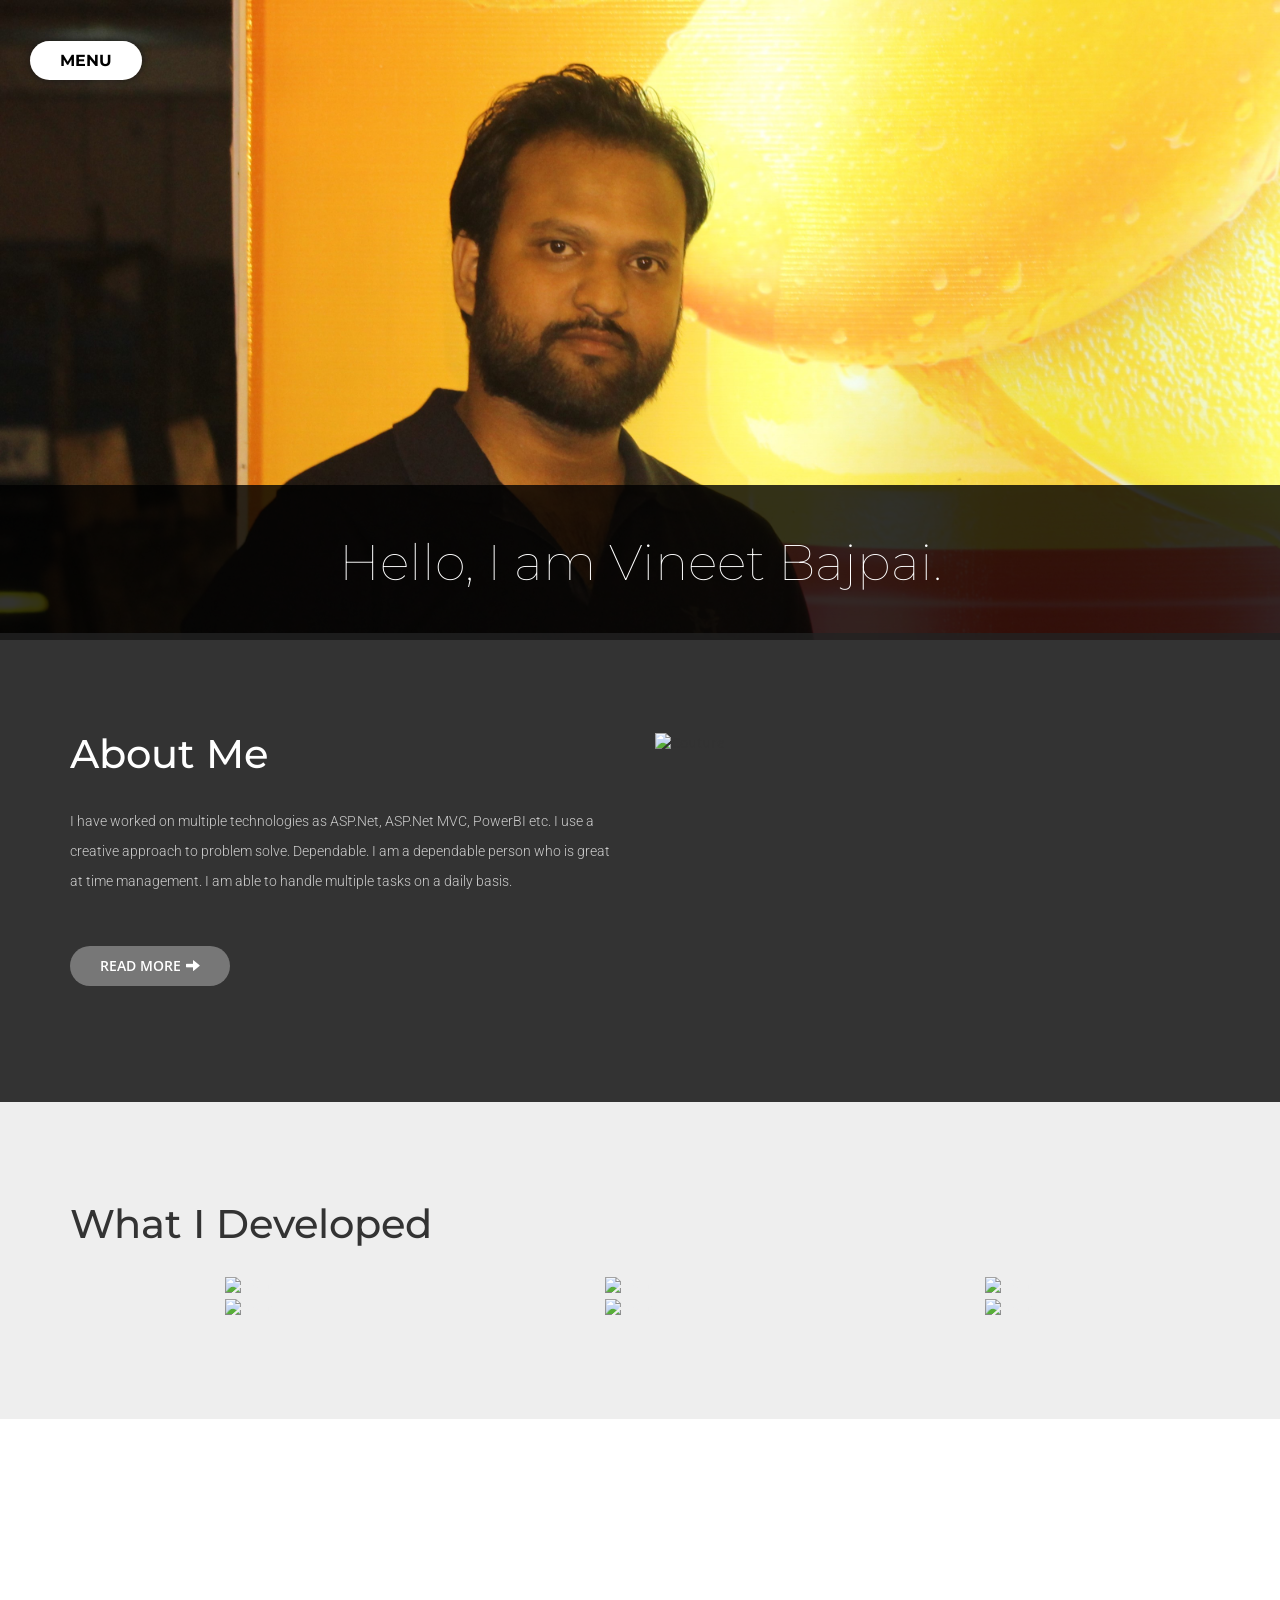
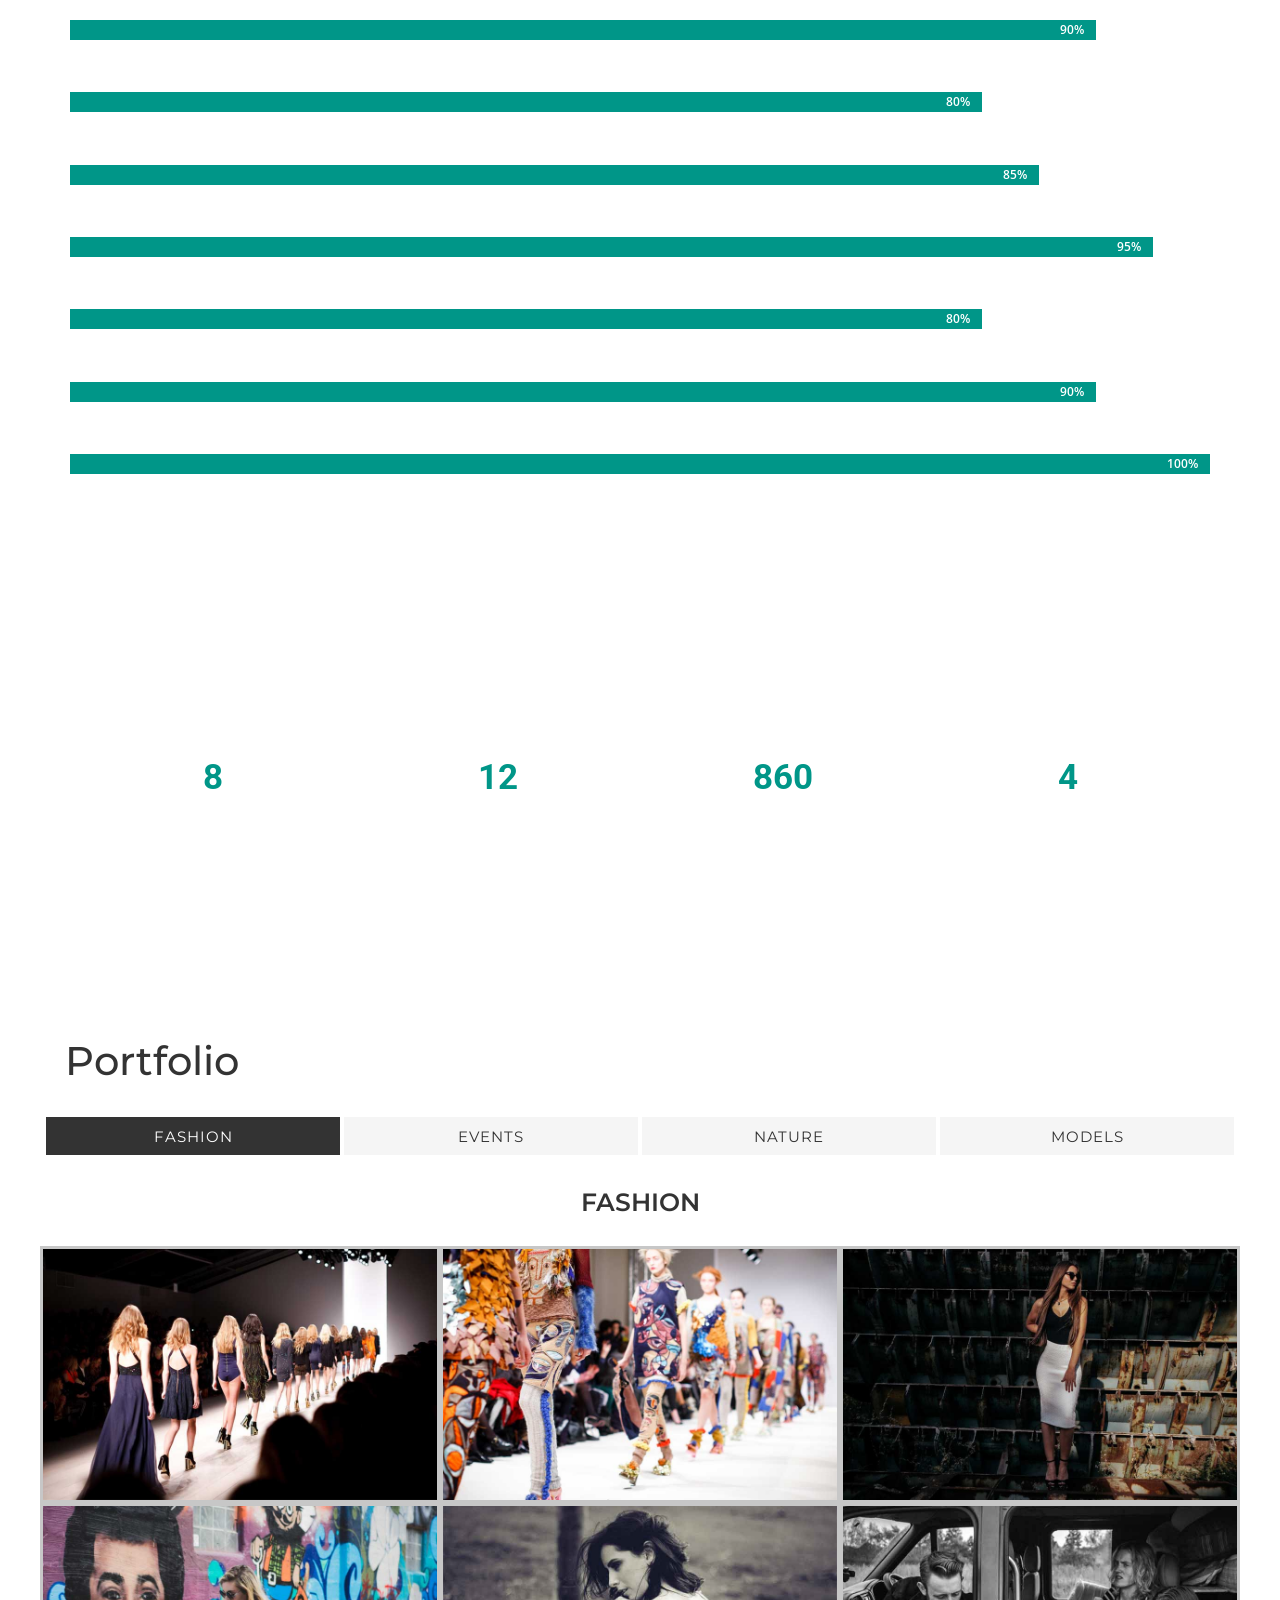
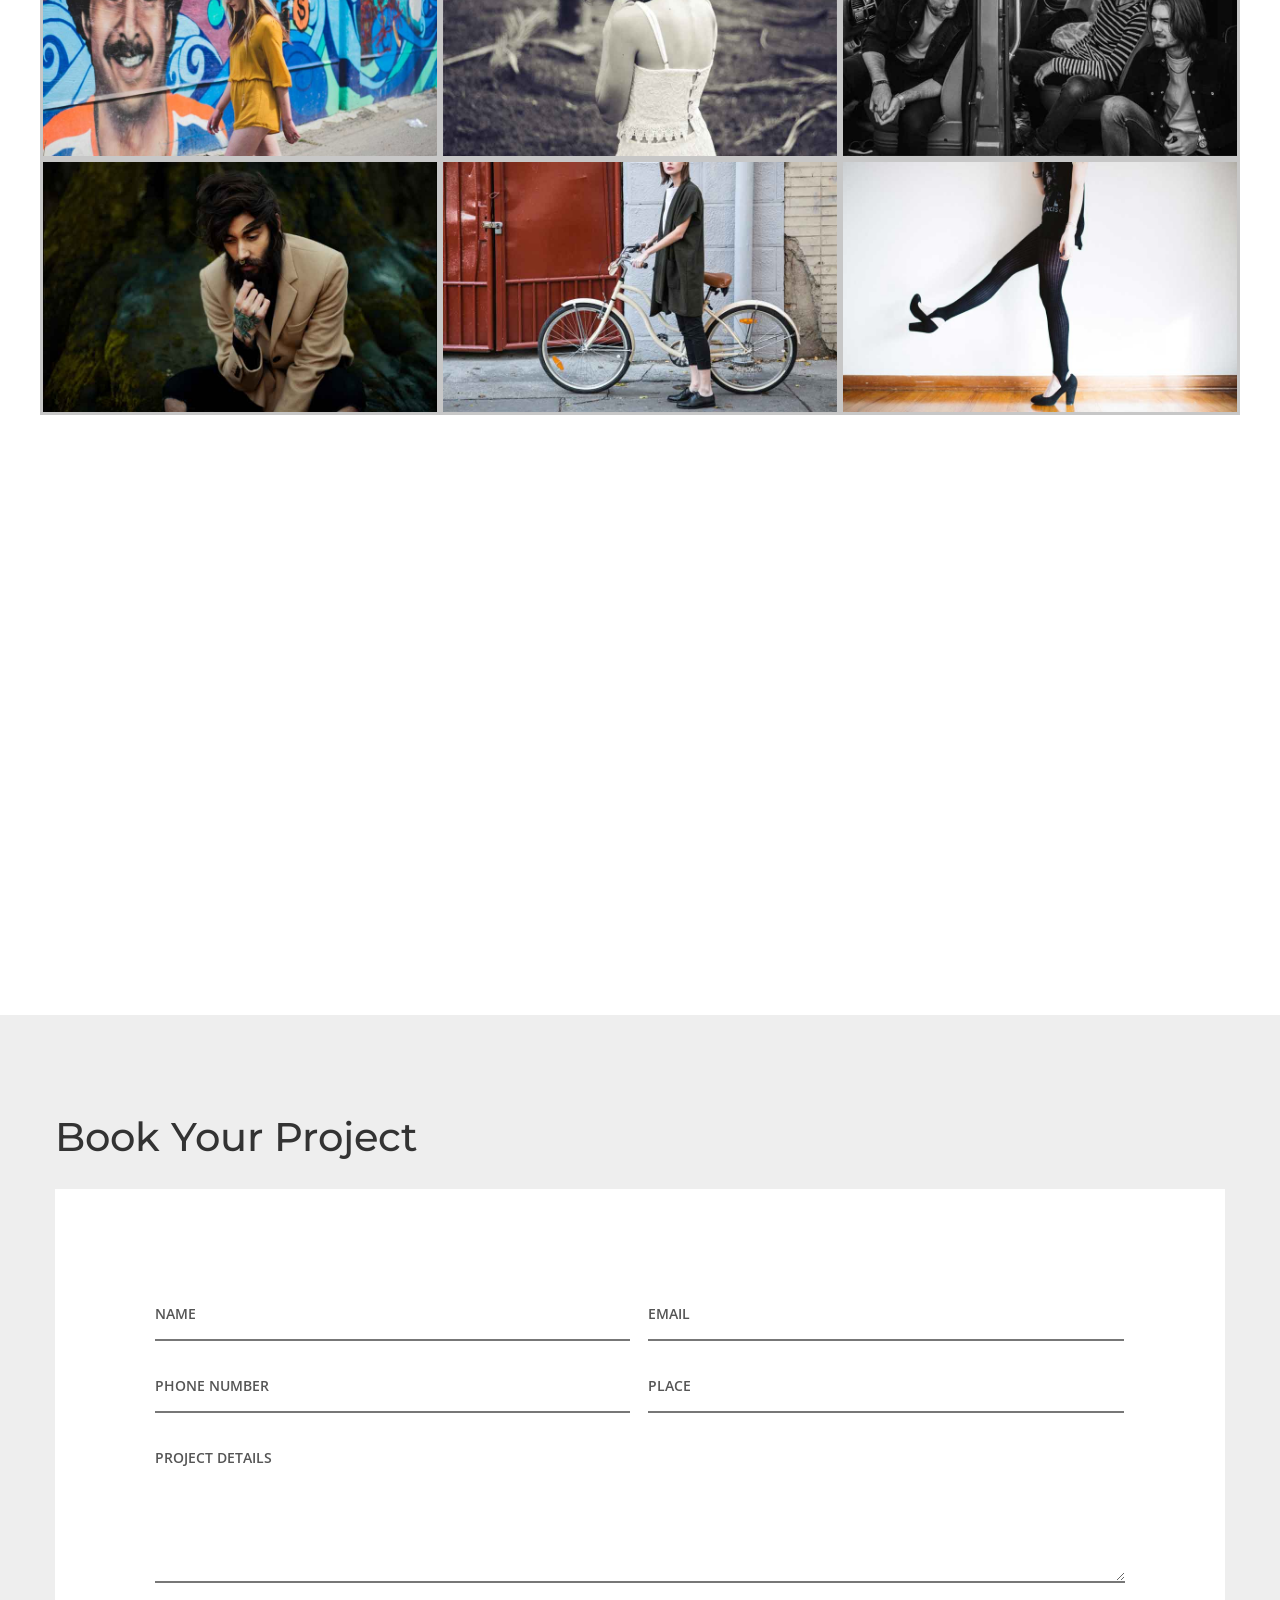
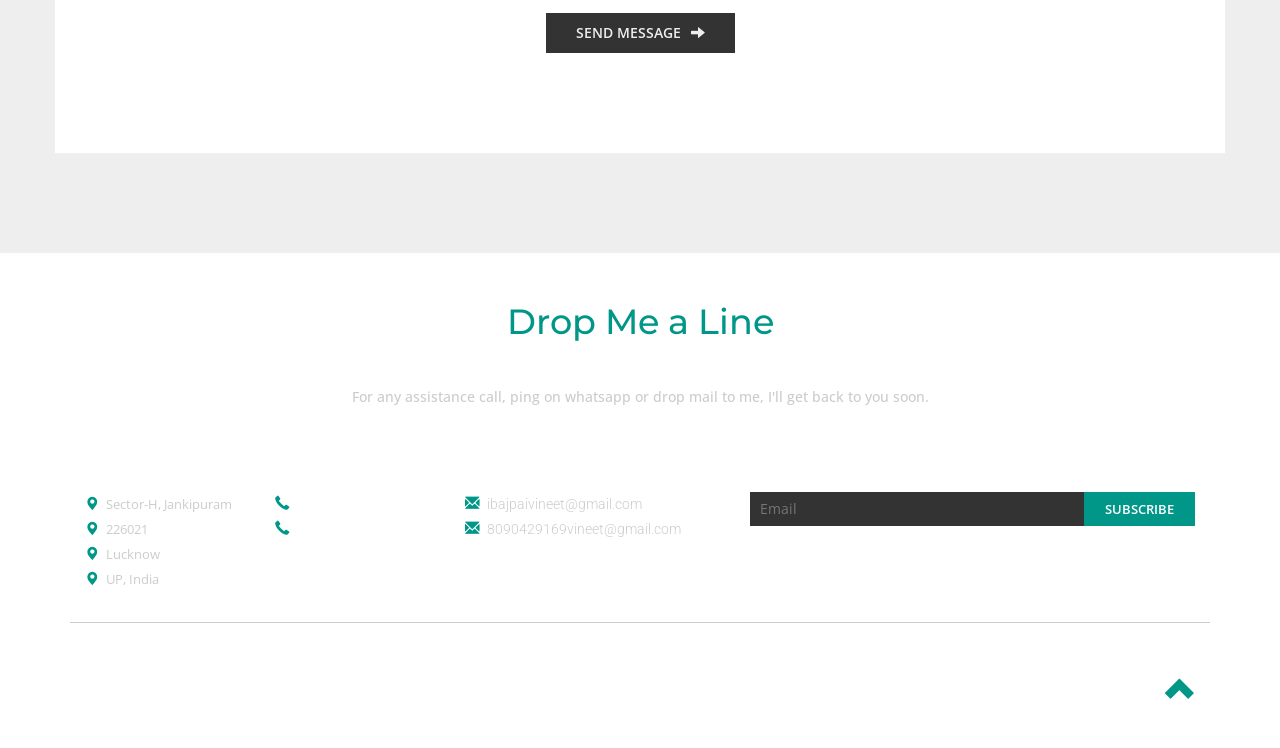
==== web/index.html @ 91900abe "Commit" ====
<!DOCTYPE html>
<html>

<!-- Head -->
<head>

<title>Er. Vineet Bajpai</title>

<!-- Meta-Tags -->
<meta name="viewport" content="width=device-width, initial-scale=1">
<meta http-equiv="Content-Type" content="text/html; charset=utf-8">
<meta name="keywords" content="Photographer Portfolio a Responsive Web Template, Bootstrap Web Templates, Flat Web Templates, Android Compatible Web Template, Smartphone Compatible Web Template, Free Webdesigns for Nokia, Samsung, LG, Sony Ericsson, Motorola Web Design">
<script type="application/x-javascript"> addEventListener("load", function() { setTimeout(hideURLbar, 0); }, false); function hideURLbar(){ window.scrollTo(0,1); } </script>
<!-- //Meta-Tags -->

<!-- Custom-Stylesheet-Links -->
<!-- Bootstrap-CSS -->  <link rel="stylesheet" href="css/bootstrap.min.css" 		 type="text/css" media="all">
<!-- Insex-Page.CSS --> <link rel="stylesheet" href="css/style.css" 				 type="text/css" media="all">
<!-- Slider-CSS --> 	<link rel="stylesheet" href="css/camera.css" id="camera-css" type="text/css" media="all">
<!-- Portfolio-CSS -->	<link rel="stylesheet" href="css/swipebox.css"				 type="text/css" media="all">
<!-- //Custom-Stylesheet-Links -->

<!-- Fonts -->
<link rel="stylesheet" href="//fonts.googleapis.com/css?family=Open+Sans:400,300,600,700"	   type="text/css" media="all">
<link rel="stylesheet" href="//fonts.googleapis.com/css?family=Montserrat:400,700"			   type="text/css" media="all">
<link rel="stylesheet" href="//fonts.googleapis.com/css?family=Roboto:400,100,300,500,700,900" type="text/css" media="all">
<!-- //Fonts -->

<!-- Supportive-JavaScript -->
<script src="js/modernizr.js"></script>
<!-- //Supportive-JavaScript -->

</head>
<!-- //Head -->



<!-- Body -->
<body id="myPage" data-spy="scroll" data-target=".navbar" data-offset="60">



	<!-- Header -->
	<div class="agileheaderw3ls" id="agilehomewthree">

		<!-- Navigation -->
		<section class="cd-section">
			<a class="cd-bouncy-nav-trigger" href="#0">MENU</a>
		</section>
		<div class="cd-bouncy-nav-modal">
			<nav>
				<ul class="cd-bouncy-nav">
					<li><a class="scroll" href="#agilehomewthree">HOME</a></li>
					<li><a class="scroll" href="#agileaboutaitsabout">ABOUT</a></li>
					<li><a class="scroll" href="#w3threespecialityw3ls">WORK</a></li>
					<li><a class="scroll" href="#skills">SKILLS</a></li>
					<li><a class="scroll" href="#portfolio">PORTFOLIO</a></li>
					<li><a class="scroll" href="#contact">CONTACT</a></li>
				</ul>
			</nav>
			<a href="#0" class="cd-close">Close modal</a>
		</div>
		<!-- //Navigation -->

		<!-- Slider -->
		<div class="w3slideraits">
			<div class="camera_wrap w3layouts agileits camera_magenta_skin" id="camera_wrap_2">
				<div data-src="images/slide-1.jpg" class="w3layouts agileits">
					<div class="camera_caption w3layouts agileits fadeFromBottom">
						<h3 class="w3layouts agileits">Hello, I am Vineet Bajpai.</h3>
					</div>
				</div>
				<div class="w3layouts agileits" data-src="images/IMG_0206.jpg">
					<div class="camera_caption w3layouts agileits fadeFromBottom">
						<h3 class="w3layouts agileits">I am a Software Developer</h3>
					</div>
				</div>
				<div data-src="images/IMG_0113.jpg" class="w3layouts agileits">
					<div class="camera_caption w3layouts agileits fadeFromBottom">
						<h3 class="w3layouts agileits">I Code in multiple technologies</h3>
					</div>
				</div>
				<div class="w3layouts agileits" data-src="images/IMG_0212.jpg">
					<div class="camera_caption w3layouts agileits fadeFromBottom">
						<h3 class="w3layouts agileits">I Love Programming</h3>
					</div>
				</div>
				<div data-src="images/IMG_0220.jpg" class="w3layouts agileits">
					<div class="camera_caption w3layouts agileits fadeFromBottom">
						<h3 class="w3layouts agileits">Check Out My <a class="scroll" href="#portfolio">Portfolio</a> Below</h3>
					</div>
				</div>
			</div>
		</div>
		<!-- //Slider -->

	</div>
	<!-- //Header -->



	<!-- About -->
	<div class="agileaboutaitsabout" id="agileaboutaitsabout">
		<div class="agileaboutaits">
			<div class="container">

				<div class="col-md-6 col-sm-6 agileaboutaits-grid agileaboutaits-info">
					<h1>About Me</h1>
					<P> I have worked on multiple technologies as ASP.Net, ASP.Net MVC, PowerBI etc. I use a creative approach to problem solve.
Dependable. I am a dependable person who is great at time management. I am able to handle multiple tasks on a daily basis.</P>
					<button class="btn btn-primary" data-toggle="modal" data-target="#myModal">READ MORE<span class="glyphicon glyphicon-arrow-right" aria-hidden="true"></span></button>
				</div>

				<div class="col-md-6 col-sm-6 agileaboutaits-grid agileaboutaits-image">
					<div class="agileaboutaits-image-1">
						<img src="images/IMG_0212.jpg" alt="Couture">
					</div>
					<!-- <div class="agileaboutaits-image-2">
						<img src="images/about-2.jpg" alt="Couture">
					</div> -->
					<div class="clearfix"></div>
				</div>
				<div class="clearfix"></div>

				<!-- Tooltip -->
				<div class="tooltip-content">

					<div class="modal fade features-modal" id="myModal" tabindex="-1" role="dialog" aria-hidden="true">
						<div class="modal-dialog modal-lg">
							<div class="modal-content">
								<div class="modal-header">
									<button type="button" class="close" data-dismiss="modal" aria-hidden="true">&times;</button>
									<h4 class="modal-title">Vineet Bajpai</h4>
								</div>
								<div class="modal-body">
									<img src="images/about-1.jpg" alt="Hitech Info">
									<p>Contrary to popular belief, Lorem Ipsum is not simply random text. It has roots in a piece of classical Latin literature from 45 BC, making it over 2000 years old. Richard McClintock, a Latin professor at Hampden-Sydney College in Virginia, looked up one of the more obscure Latin words, consectetur, from a Lorem Ipsum passage, and going through the cites of the word in classical literature, discovered the undoubtable source.</p>
								</div>
							</div>
						</div>
					</div>

				</div>
				<!-- //Tooltip -->

			</div>
		</div>
	</div>
	<!-- //About -->



	<!-- Speciality -->
	<div class="w3threespecialityw3ls" id="w3threespecialityw3ls">
		<div class="container">

			<h2>What I Developed</h2>
			<div class="grid cs-style-3">
				<div class="col-md-4 col-sm-4 w3threespecialityw3ls-grid grid1">
					<figure>
						<div class="w3threespecialityw3ls-info">
							<img src="images/special-1.png" alt="Couture" style="height:180px;">
						</div>
						<figcaption>
							<h3>College Projects</h3>
						</figcaption>
					</figure>
				</div>
				<div class="col-md-4 col-sm-4 w3threespecialityw3ls-grid grid2">
					<figure>
						<div class="w3threespecialityw3ls-info">
							<img src="images/special-2.png" alt="Couture" style="height:180px;">
						</div>
						<figcaption>
							<h3>NGO Projects</h3>
						</figcaption>
					</figure>
				</div>
				<div class="col-md-4 col-sm-4 w3threespecialityw3ls-grid grid3">
					<figure>
						<div class="w3threespecialityw3ls-info">
							<img src="images/special-3.png" alt="Couture" style="height:180px;">
						</div>
						<figcaption>
							<h3>Event planner Website</h3>
						</figcaption>
					</figure>
				</div>
				<div class="col-md-4 col-sm-4 w3threespecialityw3ls-grid grid4">
					<figure>
						<div class="w3threespecialityw3ls-info">
							<img src="images/powerbi.png" alt="Couture" style="height:180px;">
						</div>
						<figcaption>
							<h3>Data Analytics</h3>
						</figcaption>
					</figure>
				</div>
				<div class="col-md-4 col-sm-4 w3threespecialityw3ls-grid grid5">
					<figure>
						<div class="w3threespecialityw3ls-info">
							<img src="images/special-5.png" alt="Couture" style="height:180px;">
						</div>
						<figcaption>
							<h3>College Management</h3>
						</figcaption>
					</figure>
				</div>
				<div class="col-md-4 col-sm-4 w3threespecialityw3ls-grid grid6">
					<figure>
						<div class="w3threespecialityw3ls-info">
							<img src="images/special-6.png" alt="Couture" style="height:180px;">
						</div>
						<figcaption>
							<h3>College Management</h3>
						</figcaption>
					</figure>
				</div>
				<div class="clearfix"></div>
			</div>
			<div class="clearfix"></div>

		</div>
	</div>
	<!-- //Speciality -->

	<!-- Progressive-Effects -->
	<div class="progressive-effects" id="skills">
		<div class="container">

			<!-- Skills -->
			<div id="about-us" class="parallax">
				<h3>Skills</h3>

				<div class="our-skills wow fadeInDown" data-wow-duration="1000ms" data-wow-delay="300ms">
					<div class="single-skill wow fadeInDown" data-wow-duration="1000ms" data-wow-delay="300ms">
						<p class="lead">ASP.Net</p>
						<div class="progress">
							<div class="progress-bar progress-bar-primary six-sec-ease-in-out" role="progressbar" aria-valuetransitiongoal="90">90%</div>
						</div>
					</div>
					<div class="single-skill wow fadeInDown" data-wow-duration="1000ms" data-wow-delay="400ms">
						<p class="lead">ASP.Net MVC</p>
						<div class="progress">
							<div class="progress-bar progress-bar-primary six-sec-ease-in-out" role="progressbar" aria-valuetransitiongoal="80">80%</div>
						</div>
					</div>
					<div class="single-skill wow fadeInDown" data-wow-duration="1000ms" data-wow-delay="500ms">
						<p class="lead">SQL Server</p>
						<div class="progress">
							<div class="progress-bar progress-bar-primary six-sec-ease-in-out" role="progressbar" aria-valuetransitiongoal="85">85%</div>
						</div>
					</div>
					<div class="single-skill wow fadeInDown" data-wow-duration="1000ms" data-wow-delay="600ms">
						<p class="lead">Python</p>
						<div class="progress">
							<div class="progress-bar progress-bar-primary six-sec-ease-in-out" role="progressbar" aria-valuetransitiongoal="95">95%</div>
						</div>
					</div>
					<div class="single-skill wow fadeInDown" data-wow-duration="1000ms" data-wow-delay="600ms">
						<p class="lead">PowerBI</p>
						<div class="progress">
							<div class="progress-bar progress-bar-primary six-sec-ease-in-out" role="progressbar" aria-valuetransitiongoal="80">80%</div>
						</div>
					</div>
					<div class="single-skill wow fadeInDown" data-wow-duration="1000ms" data-wow-delay="600ms">
						<p class="lead">jQuery & JavaScript</p>
						<div class="progress">
							<div class="progress-bar progress-bar-primary six-sec-ease-in-out" role="progressbar" aria-valuetransitiongoal="90">90%</div>
						</div>
					</div>
					<div class="single-skill wow fadeInDown" data-wow-duration="1000ms" data-wow-delay="600ms">
						<p class="lead">HTML, CSS & Bootstrap</p>
						<div class="progress">
							<div class="progress-bar progress-bar-primary six-sec-ease-in-out" role="progressbar" aria-valuetransitiongoal="100">100%</div>
						</div>
					</div>
				</div>
			</div>
			<!-- //Skills -->

			<!-- Stats -->
			<div class="stats">
				<h3>Stats</h3>

				<div class="stats-info">
					<div class="col-md-3 col-sm-3 stats-grid stats-grid-1">
						<div class="stats-img">
							<img src="images/s1.png" alt="Corsa Racer">
						</div>
						<div class='numscroller counter numscroller-big-bottom' data-slno='1' data-min='0' data-max='10' data-delay='.5' data-increment=4>10</div>
						<p>Happy Clients</p>
					</div>
					<div class="col-md-3 col-sm-3 stats-grid stats-grid-2">
						<div class="stats-img">
							<img src="images/s2.png" alt="Corsa Racer">
						</div>
						<div class='numscroller counter numscroller-big-bottom' data-slno='1' data-min='0' data-max='15' data-delay='8' data-increment="1">15</div>
						<p>Projects</p>
					</div>
					<div class="col-md-3 col-sm-3 stats-grid stats-grid-3">
						<div class="stats-img">
							<img src="images/s3.png" alt="Corsa Racer">
						</div>
						<div class='numscroller counter numscroller-big-bottom' data-slno='1' data-min='0' data-max='1000' data-delay='.5' data-increment="11">1000</div>
						<p>Followers</p>
					</div>
					<div class="col-md-3 col-sm-3 stats-grid stats-grid-4">
						<div class="stats-img">
							<img src="images/s4.png" alt="Corsa Racer">
						</div>
						<div class='numscroller counter numscroller-big-bottom' data-slno='1' data-min='0' data-max='5' data-delay='8' data-increment="1">5</div>
						<p>Awards</p>
					</div>
					<div class="clearfix"></div>
				</div>

			</div>
			<!-- //Stats -->

		</div>
	</div>
	<!-- //Progressive-Effects -->



	<!-- Portfolio -->
	<div class="portfolio" id="portfolio">
		<h3>Portfolio</h3>

		<div class="tabs tabs-style-bar">
			<nav>
				<ul>
					<li><a href="#section-bar-1" class="icon icon-box"><span>FASHION</span></a></li>
					<li><a href="#section-bar-2" class="icon icon-display"><span>EVENTS</span></a></li>
					<li><a href="#section-bar-3" class="icon icon-upload"><span>NATURE</span></a></li>
					<li><a href="#section-bar-4" class="icon icon-tools"><span>MODELS</span></a></li>
				</ul>
			</nav>

			<div class="content-wrap">

				<!-- Tab-1 -->
				<section id="section-bar-1" class="agileits w3layouts">
					<h4>FASHION</h4>
					<div class="gallery-grids">
						<div class="col-md-4 col-sm-4 gallery-top">
							<a href="images/fashion-1.jpg" class="swipebox">
								<figure class="effect-bubba">
									<img src="images/fashion-1.jpg" alt="" class="img-responsive">
									<figcaption>
										<h4>Photography</h4>
									</figcaption>
								</figure>
							</a>
						</div>
						<div class="col-md-4 col-sm-4 gallery-top">
							<a href="images/fashion-2.jpg" class="swipebox">
								<figure class="effect-bubba">
									<img src="images/fashion-2.jpg" alt="" class="img-responsive">
									<figcaption>
										<h4>Photography</h4>
									</figcaption>
								</figure>
							</a>
						</div>
						<div class="col-md-4 col-sm-4 gallery-top">
							<a href="images/fashion-3.jpg" class="swipebox">
								<figure class="effect-bubba">
									<img src="images/fashion-3.jpg" alt="" class="img-responsive">
									<figcaption>
										<h4>Photography</h4>
									</figcaption>
								</figure>
							</a>
						</div>
						<div class="col-md-4 col-sm-4 gallery-top">
							<a href="images/fashion-4.jpg" class="swipebox">
								<figure class="effect-bubba">
									<img src="images/fashion-4.jpg" alt="" class="img-responsive">
									<figcaption>
										<h4>Photography</h4>
									</figcaption>
								</figure>
							</a>
						</div>
						<div class="col-md-4 col-sm-4 gallery-top">
							<a href="images/fashion-5.jpg" class="swipebox">
								<figure class="effect-bubba">
									<img src="images/fashion-5.jpg" alt="" class="img-responsive">
									<figcaption>
										<h4>Photography</h4>
									</figcaption>
								</figure>
							</a>
						</div>
						<div class="col-md-4 col-sm-4 gallery-top">
							<a href="images/fashion-6.jpg" class="swipebox">
								<figure class="effect-bubba">
									<img src="images/fashion-6.jpg" alt="" class="img-responsive">
									<figcaption>
										<h4>Photography</h4>
									</figcaption>
								</figure>
							</a>
						</div>
						<div class="col-md-4 col-sm-4 gallery-top">
							<a href="images/fashion-7.jpg" class="swipebox">
								<figure class="effect-bubba">
									<img src="images/fashion-7.jpg" alt="" class="img-responsive">
									<figcaption>
										<h4>Photography</h4>
									</figcaption>
								</figure>
							</a>
						</div>
						<div class="col-md-4 col-sm-4 gallery-top">
							<a href="images/fashion-8.jpg" class="swipebox">
								<figure class="effect-bubba">
									<img src="images/fashion-8.jpg" alt="" class="img-responsive">
									<figcaption>
										<h4>Photography</h4>
									</figcaption>
								</figure>
							</a>
						</div>
						<div class="col-md-4 col-sm-4 gallery-top">
							<a href="images/fashion-9.jpg" class="swipebox">
								<figure class="effect-bubba">
									<img src="images/fashion-9.jpg" alt="" class="img-responsive">
									<figcaption>
										<h4>Photography</h4>
									</figcaption>
								</figure>
							</a>
						</div>
						<div class="clearfix"></div>
					</div>
				</section>
				<!-- //Tab-1 -->

				<!-- Tab-2 -->
				<section id="section-bar-2" class="agileits w3layouts">
					<h4>EVENTS</h4>
					<div class="gallery-grids">
						<div class="col-md-4 col-sm-4 gallery-top">
							<a href="images/event-1.jpg" class="swipebox">
								<figure class="effect-bubba">
									<img src="images/event-1.jpg" alt="" class="img-responsive">
									<figcaption>
										<h4>Photography</h4>
									</figcaption>
								</figure>
							</a>
						</div>
						<div class="col-md-4 col-sm-4 gallery-top">
							<a href="images/event-2.jpg" class="swipebox">
								<figure class="effect-bubba">
									<img src="images/event-2.jpg" alt="" class="img-responsive">
									<figcaption>
										<h4>Photography</h4>
									</figcaption>
								</figure>
							</a>
						</div>
						<div class="col-md-4 col-sm-4 gallery-top">
							<a href="images/event-3.jpg" class="swipebox">
								<figure class="effect-bubba">
									<img src="images/event-3.jpg" alt="" class="img-responsive">
									<figcaption>
										<h4>Photography</h4>
									</figcaption>
								</figure>
							</a>
						</div>
						<div class="col-md-4 col-sm-4 gallery-top">
							<a href="images/event-4.jpg" class="swipebox">
								<figure class="effect-bubba">
									<img src="images/event-4.jpg" alt="" class="img-responsive">
									<figcaption>
										<h4>Photography</h4>
									</figcaption>
								</figure>
							</a>
						</div>
						<div class="col-md-4 col-sm-4 gallery-top">
							<a href="images/event-5.jpg" class="swipebox">
								<figure class="effect-bubba">
									<img src="images/event-5.jpg" alt="" class="img-responsive">
									<figcaption>
										<h4>Photography</h4>
									</figcaption>
								</figure>
							</a>
						</div>
						<div class="col-md-4 col-sm-4 gallery-top">
							<a href="images/event-6.jpg" class="swipebox">
								<figure class="effect-bubba">
									<img src="images/event-6.jpg" alt="" class="img-responsive">
									<figcaption>
										<h4>Photography</h4>
									</figcaption>
								</figure>
							</a>
						</div>
						<div class="col-md-4 col-sm-4 gallery-top">
							<a href="images/event-7.jpg" class="swipebox">
								<figure class="effect-bubba">
									<img src="images/event-7.jpg" alt="" class="img-responsive">
									<figcaption>
										<h4>Photography</h4>
									</figcaption>
								</figure>
							</a>
						</div>
						<div class="col-md-4 col-sm-4 gallery-top">
							<a href="images/event-8.jpg" class="swipebox">
								<figure class="effect-bubba">
									<img src="images/event-8.jpg" alt="" class="img-responsive">
									<figcaption>
										<h4>Photography</h4>
									</figcaption>
								</figure>
							</a>
						</div>
						<div class="col-md-4 col-sm-4 gallery-top">
							<a href="images/event-9.jpg" class="swipebox">
								<figure class="effect-bubba">
									<img src="images/event-9.jpg" alt="" class="img-responsive">
									<figcaption>
										<h4>Photography</h4>
									</figcaption>
								</figure>
							</a>
						</div>
						<div class="clearfix"></div>
					</div>
				</section>
				<!-- //Tab-2 -->

				<!-- Tab-3 -->
				<section id="section-bar-3" class="agileits w3layouts">
					<h4>NATURE</h4>
					<div class="gallery-grids">
						<div class="col-md-4 col-sm-4 gallery-top">
							<a href="images/nature-1.jpg" class="swipebox">
								<figure class="effect-bubba">
									<img src="images/nature-1.jpg" alt="" class="img-responsive">
									<figcaption>
										<h4>Photography</h4>
									</figcaption>
								</figure>
							</a>
						</div>
						<div class="col-md-4 col-sm-4 gallery-top">
							<a href="images/nature-2.jpg" class="swipebox">
								<figure class="effect-bubba">
									<img src="images/nature-2.jpg" alt="" class="img-responsive">
									<figcaption>
										<h4>Photography</h4>
									</figcaption>
								</figure>
							</a>
						</div>
						<div class="col-md-4 col-sm-4 gallery-top">
							<a href="images/nature-3.jpg" class="swipebox">
								<figure class="effect-bubba">
									<img src="images/nature-3.jpg" alt="" class="img-responsive">
									<figcaption>
										<h4>Photography</h4>
									</figcaption>
								</figure>
							</a>
						</div>
						<div class="col-md-4 col-sm-4 gallery-top">
							<a href="images/nature-4.jpg" class="swipebox">
								<figure class="effect-bubba">
									<img src="images/nature-4.jpg" alt="" class="img-responsive">
									<figcaption>
										<h4>Photography</h4>
									</figcaption>
								</figure>
							</a>
						</div>
						<div class="col-md-4 col-sm-4 gallery-top">
							<a href="images/nature-5.jpg" class="swipebox">
								<figure class="effect-bubba">
									<img src="images/nature-5.jpg" alt="" class="img-responsive">
									<figcaption>
										<h4>Photography</h4>
									</figcaption>
								</figure>
							</a>
						</div>
						<div class="col-md-4 col-sm-4 gallery-top">
								<a href="images/nature-6.jpg" class="swipebox">
									<figure class="effect-bubba">
										<img src="images/nature-6.jpg" alt="" class="img-responsive">
										<figcaption>
											<h4>Photography</h4>
										</figcaption>
									</figure>
								</a>
						</div>
						<div class="col-md-4 col-sm-4 gallery-top">
							<a href="images/nature-7.jpg" class="swipebox">
								<figure class="effect-bubba">
									<img src="images/nature-7.jpg" alt="" class="img-responsive">
									<figcaption>
										<h4>Photography</h4>
									</figcaption>
								</figure>
							</a>
						</div>
						<div class="col-md-4 col-sm-4 gallery-top">
							<a href="images/nature-8.jpg" class="swipebox">
								<figure class="effect-bubba">
									<img src="images/nature-8.jpg" alt="" class="img-responsive">
									<figcaption>
										<h4>Photography</h4>
									</figcaption>
								</figure>
							</a>
						</div>
						<div class="col-md-4 col-sm-4 gallery-top">
							<a href="images/nature-9.jpg" class="swipebox">
								<figure class="effect-bubba">
									<img src="images/nature-9.jpg" alt="" class="img-responsive">
									<figcaption>
										<h4>Photography</h4>
									</figcaption>
								</figure>
							</a>
						</div>
						<div class="clearfix"></div>
					</div>
				</section>
				<!-- //Tab-3 -->

				<!-- Tab-4 -->
				<section id="section-bar-4" class="agileits w3layouts">
					<h4>MODELS</h4>
					<div class="gallery-grids">
						<div class="col-md-4 col-sm-4 gallery-top">
							<a href="images/model-1.jpg" class="swipebox">
								<figure class="effect-bubba">
									<img src="images/model-1.jpg" alt="" class="img-responsive">
									<figcaption>
										<h4>Photography</h4>
									</figcaption>
								</figure>
							</a>
						</div>
						<div class="col-md-4 col-sm-4 gallery-top">
							<a href="images/model-2.jpg" class="swipebox">
								<figure class="effect-bubba">
									<img src="images/model-2.jpg" alt="" class="img-responsive">
									<figcaption>
										<h4>Photography</h4>
									</figcaption>
								</figure>
							</a>
						</div>
						<div class="col-md-4 col-sm-4 gallery-top">
							<a href="images/model-3.jpg" class="swipebox">
								<figure class="effect-bubba">
									<img src="images/model-3.jpg" alt="" class="img-responsive">
									<figcaption>
										<h4>Photography</h4>
									</figcaption>
								</figure>
							</a>
						</div>
						<div class="col-md-4 col-sm-4 gallery-top">
							<a href="images/model-4.jpg" class="swipebox">
								<figure class="effect-bubba">
									<img src="images/model-4.jpg" alt="" class="img-responsive">
									<figcaption>
										<h4>Photography</h4>
									</figcaption>
								</figure>
							</a>
						</div>
						<div class="col-md-4 col-sm-4 gallery-top">
							<a href="images/model-5.jpg" class="swipebox">
								<figure class="effect-bubba">
									<img src="images/model-5.jpg" alt="" class="img-responsive">
									<figcaption>
										<h4>Photography</h4>
									</figcaption>
								</figure>
							</a>
						</div>
						<div class="col-md-4 col-sm-4 gallery-top">
							<a href="images/model-6.jpg" class="swipebox">
								<figure class="effect-bubba">
									<img src="images/model-6.jpg" alt="" class="img-responsive">
									<figcaption>
										<h4>Photography</h4>
									</figcaption>
								</figure>
							</a>
						</div>
						<div class="col-md-4 col-sm-4 gallery-top">
							<a href="images/model-7.jpg" class="swipebox">
								<figure class="effect-bubba">
									<img src="images/model-7.jpg" alt="" class="img-responsive">
									<figcaption>
										<h4>Photography</h4>
									</figcaption>
								</figure>
							</a>
						</div>
						<div class="col-md-4 col-sm-4 gallery-top">
							<a href="images/model-8.jpg" class="swipebox">
								<figure class="effect-bubba">
									<img src="images/model-8.jpg" alt="" class="img-responsive">
									<figcaption>
										<h4>Photography</h4>
									</figcaption>
								</figure>
							</a>
						</div>
						<div class="col-md-4 col-sm-4 gallery-top">
							<a href="images/model-9.jpg" class="swipebox">
								<figure class="effect-bubba">
									<img src="images/model-9.jpg" alt="" class="img-responsive">
									<figcaption>
										<h4>Photography</h4>
									</figcaption>
								</figure>
							</a>
						</div>
						<div class="clearfix"></div>
					</div>
				</section>
				<!-- //Tab-4 -->
				
			</div><!-- //Content -->
		</div><!-- //Tabs -->
	</div>
	
	
	<!-- //Portfolio -->



	<!-- Map -->
		<div id="map"></div>
	<!-- //Map -->



	<!-- Booking -->
	<div class="w3layoutsbooking" id="contact">
		<div class="container">

			<h3>Book Your Project</h3>

			<div class="booking-form-aits">
				<form action="#" method="post">
					<input type="text" class="margin-right" Name="Name" placeholder="NAME" required="">
					<input type="email" Name="Email" placeholder="EMAIL" required="">
					<input type="text" class="margin-right" Name="Phone Number" placeholder="PHONE NUMBER" required="">
					<input type="text" Name="Place" placeholder="PLACE" required="">
					<textarea name="Message" placeholder="PROJECT DETAILS" required=""></textarea>
					<div class="send-button agileits w3layouts">
						<button class="btn btn-primary">SEND MESSAGE<span class="glyphicon glyphicon-arrow-right" aria-hidden="true"></span></button>
					</div>
				</form>
			</div>

		</div>
	</div>
	<!-- //Booking -->



	<!-- Footer -->
	<div class="footer">
		<div class="container">

			<h3>Drop Me a Line</h3>
			<h5>For any assistance call, ping on whatsapp or drop mail to me, I'll get back to you soon.</h5>

			<div class="footer-grids">

				<div class="col-md-2 col-sm-3 footer-grid footer-grid-1 address">
					<h4>Address</h4>
					<address>
						<ul>
							<li><span class="glyphicon glyphicon-map-marker" aria-hidden="true"></span> Sector-H, Jankipuram</li>
							<li><span class="glyphicon glyphicon-map-marker" aria-hidden="true"></span> 226021</li>
							<li><span class="glyphicon glyphicon-map-marker" aria-hidden="true"></span> Lucknow</li>
							<li><span class="glyphicon glyphicon-map-marker" aria-hidden="true"></span> UP, India</li>
						</ul>
					</address>
				</div>

				<div class="col-md-2 col-sm-2 footer-grid footer-grid-2 phone">
					<h4>Phone</h4>
					<p><span class="glyphicon glyphicon-earphone" aria-hidden="true"></span> +91 8090429169</p>
					<p><span class="glyphicon glyphicon-earphone" aria-hidden="true"></span> +91 8799599990</p>
				</div>

				<div class="col-md-3 col-sm-2 footer-grid footer-grid-3 email">
					<h4>Email</h4>
					<p><span class="glyphicon glyphicon-envelope" aria-hidden="true"></span> <a href="mailto:ibajpaivineet@gmail.com">ibajpaivineet@gmail.com</a></p>
					<p><span class="glyphicon glyphicon-envelope" aria-hidden="true"></span> <a href="mailto:8090429169vineet@gmail.com">8090429169vineet@gmail.com</a></p>
				</div>

				<!-- Newsletter -->
				<div class="col-md-5 col-sm-5 footer-grid footer-grid-4 newsletter">
					<h4>Newsletter</h4>
					<form action="#" method="post">
						<input type="text" placeholder="Email" name="Email" required="">
						<input type="submit" value="SUBSCRIBE">
					</form>
				</div>
				<!-- //Newsletter -->
				<div class="clearfix"></div>
				
			</div>

			<!-- Copyright -->
			<div class="copyright">
				<p>&copy; 2019 Vineet Bajpai. All Rights Reserved | Design by <a href="http://webwalker.co.in/" target="_blank"> WebWalker </a><a href="#agilehomewthree" class="to-top scroll" title="To Top"><span class="glyphicon glyphicon-chevron-up"></span></a></p>
			</div>
			<!-- //Copyright -->

		</div>
	</div>
	<!-- //Footer -->



	<!-- Custom-JavaScript-File-Links -->

		<!-- Default-JavaScript -->   <script type="text/javascript" src="js/jquery.min.js"></script>
		<!-- Bootstrap-JavaScript --> <script type="text/javascript" src="js/bootstrap.min.js"></script>

		<!-- Slider-JavaScript-Files -->
			<script type="text/javascript" src="js/jquery.easing.1.3.js"></script>
			<script type="text/javascript" src="js/jquery.mobile.customized.min.js"></script>
			<script type="text/javascript" src="js/camera.js"></script>
			<script>
				jQuery(function(){
					jQuery('#camera_wrap_2').camera({
						loader: 'bar',
						speed: 1000,
						pagination: false,
						thumbnails: false,
					});
				});
			</script>
		<!-- //Slider-JavaScript-Files -->

		<!-- Navigation-JavaScript -->
			<script src="js/nav.js"></script>
		<!-- //Navigation-JavaScript -->

		<!-- Progressive-Effects-Animation-JavaScript -->
			<script type="text/javascript" src="js/jquery.inview.min.js"></script>
			<script type="text/javascript" src="js/wow.min.js"></script>
			<script type="text/javascript" src="js/mousescroll.js"></script>
			<script type="text/javascript" src="js/main.js"></script>
		<!-- //Progressive-Effects-Animation-JavaScript -->

		<!-- Stats-Number-Scroller-Animation-JavaScript -->
			<script src="js/waypoints.min.js"></script> 
			<script src="js/counterup.min.js"></script> 
			<script>
				jQuery(document).ready(function( $ ) {
					$('.counter').counterUp({
						delay: 10,
						time: 1000
					});
				});
			</script>
		<!-- //Stats-Number-Scroller-Animation-JavaScript -->

		<!-- Gallery-Tab-JavaScript -->
			<script src="js/cbpFWTabs.js"></script>
			<script>
				(function() {
					[].slice.call( document.querySelectorAll( '.tabs' ) ).forEach( function( el ) {
						new CBPFWTabs( el );
					});
				})();
			</script>
		<!-- //Gallery-Tab-JavaScript -->

		<!-- Swipe-Box-JavaScript -->
			<script src="js/jquery.swipebox.min.js"></script> 
				<script type="text/javascript">
					jQuery(function($) {
						$(".swipebox").swipebox();
					});
			</script>
		<!-- //Swipe-Box-JavaScript -->

		<!-- Map-JavaScript -->
			<script type="text/javascript" src="https://maps.googleapis.com/maps/api/js"></script>        
			<script type="text/javascript">
				google.maps.event.addDomListener(window, 'load', init);
				function init() {
					var mapOptions = {
						zoom: 11,
						center: new google.maps.LatLng(40.6700, -73.9400),
						styles: [{"featureType":"all","elementType":"labels.text.fill","stylers":[{"saturation":36},{"color":"#000000"},{"lightness":40}]},{"featureType":"all","elementType":"labels.text.stroke","stylers":[{"visibility":"on"},{"color":"#000000"},{"lightness":16}]},{"featureType":"all","elementType":"labels.icon","stylers":[{"visibility":"off"}]},{"featureType":"administrative","elementType":"geometry.fill","stylers":[{"color":"#000000"},{"lightness":20}]},{"featureType":"administrative","elementType":"geometry.stroke","stylers":[{"color":"#000000"},{"lightness":17},{"weight":1.2}]},{"featureType":"landscape","elementType":"geometry","stylers":[{"color":"#000000"},{"lightness":20}]},{"featureType":"poi","elementType":"geometry","stylers":[{"color":"#000000"},{"lightness":21}]},{"featureType":"road.highway","elementType":"geometry.fill","stylers":[{"color":"#000000"},{"lightness":17}]},{"featureType":"road.highway","elementType":"geometry.stroke","stylers":[{"color":"#000000"},{"lightness":29},{"weight":0.2}]},{"featureType":"road.arterial","elementType":"geometry","stylers":[{"color":"#000000"},{"lightness":18}]},{"featureType":"road.local","elementType":"geometry","stylers":[{"color":"#000000"},{"lightness":16}]},{"featureType":"transit","elementType":"geometry","stylers":[{"color":"#000000"},{"lightness":19}]},{"featureType":"water","elementType":"geometry","stylers":[{"color":"#000000"},{"lightness":17}]}]
					};
					var mapElement = document.getElementById('map');
					var map = new google.maps.Map(mapElement, mapOptions);
					var marker = new google.maps.Marker({
						position: new google.maps.LatLng(40.6700, -73.9400),
						map: map,
					});
				}
			</script>
		<!-- //Map-JavaScript -->

		<!-- Smooth-Scrolling-JavaScript -->
			<script type="text/javascript" src="js/move-top.js"></script>
			<script type="text/javascript" src="js/easing.js"></script>
			<script type="text/javascript">
					jQuery(document).ready(function($) {
						$(".scroll, .navbar li a, .footer li a").click(function(event){
							$('html,body').animate({scrollTop:$(this.hash).offset().top},1000);
						});
					});
			</script>
		<!-- //Smooth-Scrolling-JavaScript -->

	<!-- //Custom-JavaScript-File-Links -->



</body>
<!-- //Body -->



</html>
---- web/css/style.css ----
/*--
	Author: W3Layouts
	Author URL: http://w3layouts.com
	License: Creative Commons Attribution 3.0 Unported
	License URL: http://creativecommons.org/licenses/by/3.0/
--*/



/*-- Reset-Code --*/

body {
	padding: 0;
	margin: 0;
	background: #FFF;
	font-family: 'Open Sans', sans-serif;
}

body a {
	transition: 0.5s all;
	-webkit-transition: 0.5s all;
	-moz-transition: 0.5s all;
	-o-transition: 0.5s all;
	-ms-transition: 0.5s all;
	text-decoration: none;
}

body a:hover {
	text-decoration: none;
}

body a:focus, a:hover {
	text-decoration: none;
}

input[type="button"], input[type="submit"], button.btn, button.btn:hover {
	transition: 0.5s all;
	-webkit-transition: 0.5s all;
	-moz-transition: 0.5s all;
	-o-transition: 0.5s all;
	-ms-transition: 0.5s all;
}

h1, h2, h3, h4, h5, h6 {
	margin: 0;
	padding: 0;
	text-align: center;
	font-family: 'Montserrat', sans-serif;
}

p {
	margin: 0;
	font-family: 'Roboto', sans-serif;
	font-weight: 300;
	font-size: 14px;
}

ul {
	margin: 0;
	padding: 0;
}

label {
	margin: 0;
}

img {
	width: 100%;
}

a:focus, a:hover {
	text-decoration: none;
	outline: none;
}

/*-- //Reset-Code --*/





/*-- Index-Page-Styling --*/



/*-- Header --*/

.agileheaderw3ls {
	padding-bottom: 800px;
}

/*-- //Header --*/



/*-- Slider --*/

.camera_caption h3 {
	font-weight: 100;
	/*--w3layouts--*/
	/*--agileits--*/
	font-size: 50px;
}

.camera_caption h3 a {
	color: #009688;
}

/*-- //Slider --*/



/*-- Navigation --*/

section.cd-section {
	position: fixed;
	z-index: 99999;
	margin-top: 50px;
	margin-left: 30px;
}

.cd-bouncy-nav-trigger {
	background: #FFF;
	color: #000;
	padding: 10px 30px;
	font-family: 'Montserrat', sans-serif;
	font-size: 16px;
	font-weight: bold;
	border-radius: 10em;
	box-shadow: inset 0 1px 0 rgba(255, 255, 255, 0.3), 0 0 10px #171718;
}

.no-touch .cd-bouncy-nav-trigger:hover {
	background: #009688;
	color: #FFF;
}

.cd-bouncy-nav-modal {
	position: fixed;
	z-index: 1;
	top: 0;
	left: 0;
	width: 100%;
	height: 100%;
	background-color: rgba(36, 35, 37, 0.9);
	opacity: 0;
	visibility: hidden;
	-webkit-transition: opacity 0.3s 0.6s, visibility 0s 0.9s;
	-moz-transition: opacity 0.3s 0.6s, visibility 0s 0.9s;
	/*--w3layouts--*/
	/*--agileits--*/
	transition: opacity 0.3s 0.6s, visibility 0s 0.9s;
}

.cd-bouncy-nav-modal.fade-in {
	visibility: visible;
	opacity: 1;
	-webkit-transition: opacity 0.1s 0s, visibility 0s 0s;
	-moz-transition: opacity 0.1s 0s, visibility 0s 0s;
	transition: opacity 0.1s 0s, visibility 0s 0s;
}

.cd-bouncy-nav-modal .cd-close {
	display: block;
	position: fixed;
	top: 20px;
	right: 5%;
	width: 44px;
	height: 44px;
	overflow: hidden;
	text-indent: 100%;
	white-space: nowrap;
	background: url("../images/cd-icon-close.svg") no-repeat center center;
	-webkit-transform: scale(0) translateZ(0);
	-moz-transform: scale(0) translateZ(0);
	-ms-transform: scale(0) translateZ(0);
	-o-transform: scale(0) translateZ(0);
	transform: scale(0) translateZ(0);
	-webkit-transition: -webkit-transform 0.3s 0s, visibility 0s 0.3s;
	-moz-transition: -moz-transform 0.3s 0s, visibility 0s 0.3s;
	transition: transform 0.3s 0s, visibility 0s 0.3s;
}

.cd-bouncy-nav-modal.fade-in .cd-close {
	-webkit-transform: scale(1);
	-moz-transform: scale(1);
	-ms-transform: scale(1);
	-o-transform: scale(1);
	transform: scale(1);
	/*--w3layouts--*/
	/*--agileits--*/
	-webkit-transition: -webkit-transform 0.3s 0s, visibility 0.3s 0s;
	-moz-transition: -moz-transform 0.3s 0s, visibility 0.3s 0s;
	transition: transform 0.3s 0s, visibility 0.3s 0s;
}

@media only screen and (min-width: 1170px) {
	.cd-bouncy-nav-modal .cd-close {
		top: 60px;
	}
}

.cd-bouncy-nav {
	position: absolute;
	left: 50%;
	top: 50vh;
	-webkit-transform: translateX(-50%) translateY(-50%);
	-moz-transform: translateX(-50%) translateY(-50%);
	-ms-transform: translateX(-50%) translateY(-50%);
	-o-transform: translateX(-50%) translateY(-50%);
	transform: translateX(-50%) translateY(-50%);
	width: 90%;
	max-width: 300px;
}

.cd-bouncy-nav li {
	width: 50%;
	float: left;
	-webkit-transform: translateZ(0);
	-moz-transform: translateZ(0);
	-ms-transform: translateZ(0);
	-o-transform: translateZ(0);
	transform: translateZ(0);
	/*--w3layouts--*/
	/*--agileits--*/
	-webkit-transform: translateY(100vh);
	-moz-transform: translateY(100vh);
	-ms-transform: translateY(100vh);
	-o-transform: translateY(100vh);
	transform: translateY(100vh);
	text-align: center;
}

.is-visible .cd-bouncy-nav li {
	-webkit-transform: translateY(0);
	-moz-transform: translateY(0);
	-ms-transform: translateY(0);
	-o-transform: translateY(0);
	transform: translateY(0);
}

.fade-in .cd-bouncy-nav li {
	-webkit-animation: cd-move-in 0.4s;
	-moz-animation: cd-move-in 0.4s;
	animation: cd-move-in 0.4s;
}

.fade-out .cd-bouncy-nav li {
	-webkit-animation: cd-move-out 0.4s;
	-moz-animation: cd-move-out 0.4s;
	animation: cd-move-out 0.4s;
}

.fade-in .cd-bouncy-nav li, .fade-out .cd-bouncy-nav li {
	-webkit-animation-fill-mode: forwards;
	-moz-animation-fill-mode: forwards;
	animation-fill-mode: forwards;
	    list-style: none;
}

.fade-in .cd-bouncy-nav li:nth-of-type(2), .fade-out .cd-bouncy-nav li:nth-of-type(2) {
	-webkit-animation-delay: 0.1s;
	-moz-animation-delay: 0.1s;
	animation-delay: 0.1s;
	/*--w3layouts--*/
	/*--agileits--*/
}

.fade-in .cd-bouncy-nav li:nth-of-type(3), .fade-out .cd-bouncy-nav li:nth-of-type(3) {
	-webkit-animation-delay: 0.15s;
	-moz-animation-delay: 0.15s;
	animation-delay: 0.15s;
}

.fade-in .cd-bouncy-nav li:nth-of-type(4), .fade-out .cd-bouncy-nav li:nth-of-type(4) {
	-webkit-animation-delay: 0.25s;
	-moz-animation-delay: 0.25s;
	animation-delay: 0.25s;
}

.fade-in .cd-bouncy-nav li:nth-of-type(5), .fade-out .cd-bouncy-nav li:nth-of-type(5) {
	-webkit-animation-delay: 0.3s;
	-moz-animation-delay: 0.3s;
	animation-delay: 0.3s;
}

.fade-in .cd-bouncy-nav li:nth-of-type(6), .fade-out .cd-bouncy-nav li:nth-of-type(6) {
	-webkit-animation-delay: 0.4s;
	-moz-animation-delay: 0.4s;
	animation-delay: 0.4s;
}

.cd-bouncy-nav a {
	display: inline-block;
	min-width: 80px;
	position: relative;
	padding: 90px 20px 0;
	color: #ffffff;
	font-family: 'Montserrat', sans-serif;
	font-size: 16px;
}

.cd-bouncy-nav a::before {
	content: '';
	display: block;
	position: absolute;
	top: 0;
	left: 50%;
	right: auto;
	/*--w3layouts--*/
	/*--agileits--*/
	-webkit-transform: translateX(-50%);
	-moz-transform: translateX(-50%);
	-ms-transform: translateX(-50%);
	-o-transform: translateX(-50%);
	transform: translateX(-50%);
	height: 80px;
	width: 80px;
	border-radius: 50%;
	background-color: #555;
	background-image: url("../images/cd-category-icons.svg");
	background-repeat: no-repeat;
	background-position: 0 0;
	transition: 0.5s all;
	-webkit-transition: 0.5s all;
	-moz-transition: 0.5s all;
	-o-transition: 0.5s all;
	-ms-transition: 0.5s all;
}

.no-touch .cd-bouncy-nav a:hover::before {
	background-color: #333;
	transition: 0.5s all;
	-webkit-transition: 0.5s all;
	-moz-transition: 0.5s all;
	-o-transition: 0.5s all;
	-ms-transition: 0.5s all;
}

.cd-bouncy-nav li:nth-of-type(2) a::before {
	background-position: -80px 0;
}

.cd-bouncy-nav li:nth-of-type(3) a::before {
	background-position: -160px 0;
}

.cd-bouncy-nav li:nth-of-type(4) a::before {
	background-position: -240px 0;
}

.cd-bouncy-nav li:nth-of-type(5) a::before {
	background-position: -320px 0;
}

.cd-bouncy-nav li:nth-of-type(6) a::before {
	background-position: -400px 0;
}

@media only screen and (min-width: 768px) {
	.cd-bouncy-nav {
		max-width: 450px;
	}
	.cd-bouncy-nav li {
		width: 33.33%;
		/*--w3layouts--*/
		/*--agileits--*/
		float: left;
	}
	.fade-in .cd-bouncy-nav li:nth-of-type(1), .fade-out .cd-bouncy-nav li:nth-of-type(1) {
		-webkit-animation-delay: 0.1s;
		-moz-animation-delay: 0.1s;
		animation-delay: 0.1s;
	}
	.fade-in .cd-bouncy-nav li:nth-of-type(2), .fade-out .cd-bouncy-nav li:nth-of-type(2) {
		-webkit-animation-delay: 0s;
		-moz-animation-delay: 0s;
		animation-delay: 0s;
	}
	.fade-in .cd-bouncy-nav li:nth-of-type(4), .fade-out .cd-bouncy-nav li:nth-of-type(4) {
		-webkit-animation-delay: 0.3s;
		-moz-animation-delay: 0.3s;
		animation-delay: 0.3s;
	}
	.fade-in .cd-bouncy-nav li:nth-of-type(5), .fade-out .cd-bouncy-nav li:nth-of-type(5) {
		-webkit-animation-delay: 0.25s;
		-moz-animation-delay: 0.25s;
		animation-delay: 0.25s;
	}
	.cd-bouncy-nav a {
		margin-bottom: 50px;
	}
}

@-webkit-keyframes cd-move-in {
	0% {
		-webkit-transform: translateY(100vh);
	}
	65% {
		-webkit-transform: translateY(-1.5vh);
	}
	100% {
		-webkit-transform: translateY(0vh);
	}
}

@-moz-keyframes cd-move-in {
	0% {
		-moz-transform: translateY(100vh);
	}
	65% {
		-moz-transform: translateY(-1.5vh);
	}
	100% {
		-moz-transform: translateY(0vh);
	}
}

@keyframes cd-move-in {
	0% {
		-webkit-transform: translateY(100vh);
		-moz-transform: translateY(100vh);
		/*--w3layouts--*/
		/*--agileits--*/
		-ms-transform: translateY(100vh);
		-o-transform: translateY(100vh);
		transform: translateY(100vh);
	}
	65% {
		-webkit-transform: translateY(-1.5vh);
		-moz-transform: translateY(-1.5vh);
		-ms-transform: translateY(-1.5vh);
		-o-transform: translateY(-1.5vh);
		transform: translateY(-1.5vh);
	}
	100% {
		-webkit-transform: translateY(0vh);
		-moz-transform: translateY(0vh);
		-ms-transform: translateY(0vh);
		-o-transform: translateY(0vh);
		transform: translateY(0vh);
	}
}

@-webkit-keyframes cd-move-out {
	0% {
		-webkit-transform: translateY(0vh);
	}
	100% {
		-webkit-transform: translateY(-100vh);
	}
}

@-moz-keyframes cd-move-out {
	0% {
		-moz-transform: translateY(0vh);
	}
	100% {
		-moz-transform: translateY(-100vh);
	}
}

@keyframes cd-move-out {
	0% {
		-webkit-transform: translateY(0vh);
		-moz-transform: translateY(0vh);
		-ms-transform: translateY(0vh);
		-o-transform: translateY(0vh);
		transform: translateY(0vh);
	}
	100% {
		-webkit-transform: translateY(-100vh);
		-moz-transform: translateY(-100vh);
		-ms-transform: translateY(-100vh);
		-o-transform: translateY(-100vh);
		transform: translateY(-100vh);
	}
}

/*-- //Navigation --*/



/*-- About --*/

.agileaboutaitsabout {
	padding: 100px 0;
	/*--w3layouts--*/
	/*--agileits--*/
	background-color: #333;
}

.agileaboutaits-info {
	padding-left: 0;
}

.agileaboutaits-image-1 {
	width: 75%;
	position: relative;
	float: left;
	height:270px;
}

.agileaboutaits-image-2 {
	width: 45%;
	position: absolute;
	top: 0%;
	right: 0;
	height:270px;
}

.agileaboutaits h1 {
	text-align: left;
	color: #FFF;
	margin-bottom: 30px;
	font-size: 40px;
}

.agileaboutaits p {
	line-height: 30px;
	color: #CCC;
	margin-bottom: 50px;
}

.agileaboutaits button.btn {
	padding: 10px 30px;
	background-color: #777;
	color: #FFF;
	/*--w3layouts--*/
	/*--agileits--*/
	border-radius: 30px;
	font-weight: 600;
	border: none;
	outline: none;
}

.agileaboutaits button.btn:hover {
	background-color: #009688;
	color: #FFF;
}

.agileaboutaits button.btn .glyphicon {
	margin-left: 5px;
}

.modal-title {
	font-size: 30px;
}

.modal-body p {
	margin: 25px 0 10px;
	color: #000;
}

/*-- //About --*/



/*-- Speciality --*/

.w3threespecialityw3ls {
	background-color: #EEE;
	padding: 100px 0;
}

.w3threespecialityw3ls h2 {
	text-align: left;
	margin-bottom: 30px;
	font-size: 40px;
}

.grid {
	margin: 0 auto;
	list-style: none;
	text-align: center;
}

.w3threespecialityw3ls-grid {
	padding: 0;
	text-align: left;
}

.w3threespecialityw3ls .grid figure {
	margin: 0;
	position: relative;
}

.w3threespecialityw3ls .grid figure .w3threespecialityw3ls-info {
	max-width: 100%;
	display: block;
	position: relative;
}

.grid figcaption {
	position: absolute;
	top: 0;
	left: 0;
	padding: 40px 0;
	/*--w3layouts--*/
	/*--agileits--*/
	color: #EEE;
	text-align: center;
}

.w3threespecialityw3ls figcaption {
	background-color: #1e1e1e;
}

.grid figcaption h3 {
	margin: 0;
	padding: 0;
	color: #fff;
}

.grid figcaption span:before {
	content: 'by ';
}

.cs-style-3 figure {
	overflow: hidden;
}

.cs-style-3 figure .w3threespecialityw3ls-info {
	-webkit-transition: -webkit-transform 0.4s;
	-moz-transition: -moz-transform 0.4s;
	transition: transform 0.4s;
}

.no-touch .cs-style-3 figure:hover .w3threespecialityw3ls-info, .cs-style-3 figure.cs-hover .w3threespecialityw3ls-info {
	-webkit-transform: translateY(-50px);
	-moz-transform: translateY(-50px);
	-ms-transform: translateY(-50px);
	/*--w3layouts--*/
	/*--agileits--*/
	transform: translateY(-50px);
}

.cs-style-3 figcaption {
	height: 100px;
	width: 100%;
	top: auto;
	bottom: 0;
	opacity: 0;
	-webkit-transform: translateY(100%);
	-moz-transform: translateY(100%);
	-ms-transform: translateY(100%);
	transform: translateY(100%);
	-webkit-transition: -webkit-transform 0.4s, opacity 0.1s 0.3s;
	-moz-transition: -moz-transform 0.4s, opacity 0.1s 0.3s;
	transition: transform 0.4s, opacity 0.1s 0.3s;
}

.no-touch .cs-style-3 figure:hover figcaption, .cs-style-3 figure.cs-hover figcaption {
	opacity: 1;
	-webkit-transform: translateY(0px);
	-moz-transform: translateY(0px);
	-ms-transform: translateY(0px);
	transform: translateY(0px);
	-webkit-transition: -webkit-transform 0.4s, opacity 0.1s;
	-moz-transition: -moz-transform 0.4s, opacity 0.1s;
	transition: transform 0.4s, opacity 0.1s;
}

.w3threespecialityw3ls-info {
	text-align: center;
	color: #EEE;
	height: 100%;
}

.w3threespecialityw3ls-info h3 {
	margin-top: 20px;
	color: #009688;
}

/*-- //Speciality --*/



/*-- Progressive-Effects --*/

.progressive-effects {
	background: url("../images/progress.jpg");
	background-repeat: no-repeat;
	background-attachment: fixed;
	background-position: center;
	background-size: cover;
	/*--w3layouts--*/
	/*--agileits--*/
	-webkit-background-size: cover;
	-moz-background-size: cover;
	-o-background-size: cover;
	padding: 100px 0;
}

#skills h3 {
	text-align: left;
	margin-bottom: 30px;
	font-size: 40px;
	color: #FFF;
}

	/*-- Progress-Bar --*/

	#about-us .lead {
		font-family: 'Montserrat', sans-serif;
		font-size: 16px;
		margin-bottom: 5px;
		text-align: left;
		color: #FFF;
	}

	.progress{
		height: 20px;
		background-color: #fff;
		border-radius: 0;
		box-shadow: none;
		-webkit-box-shadow: none;
		margin-bottom: 25px;
	}

	.progress-bar{
		box-shadow: none;
		-webkit-box-shadow: none;
		text-align: right;
		padding-right: 12px;
		background-color: #009688;
		font-size: 12px;
		/*--w3layouts--*/
		/*--agileits--*/
		font-weight: 600;
	}

	.progress .progress-bar.six-sec-ease-in-out {
		-webkit-transition: width 2s ease-in-out;
		transition: width 2s ease-in-out;
	}

	/*-- //Progress-Bar --*/

	/*-- Stats --*/

	.stats {
		padding-top: 50px;
	}

	.stats-info {
		text-align: center;
	}

	.stats-img img {
		width: 100px;
	}

	.stats-img {
		margin-bottom: 30px;
	}

	.numscroller {
		font-family: 'Roboto', sans-serif;
		font-size: 35px;
		font-weight: 700;
		color: #009688;
		margin-bottom: 10px;
	}

	.stats-info p {
		font-family: 'Montserrat', sans-serif;
		font-size: 18px;
		color: #FFF;
	}

	/*-- //Stats --*/

/*-- Progressive-Effects --*/



/*-- Portfolio --*/

.portfolio {
	padding: 100px 0;
}

.portfolio h3 {
	text-align: left;
	margin-bottom: 30px;
	font-size: 40px;
	margin-left: 345px;
}

	/*-- Tabs --*/

	.tabs {
		position: relative;
		overflow: hidden;
		margin: 0 auto;
		width: 100%;
	}

	.tabs nav {
		text-align: center;
	}

	.tabs nav ul {
		position: relative;
		display: -ms-flexbox;
		display: -webkit-flex;
		display: -moz-flex;
		display: -ms-flex;
		display: flex;
		margin: 0 auto;
		padding: 0;
		max-width: 1200px;
		/*--w3layouts--*/
		/*--agileits--*/
		list-style: none;
		-ms-box-orient: horizontal;
		-ms-box-pack: center;
		-webkit-flex-flow: row wrap;
		-moz-flex-flow: row wrap;
		-ms-flex-flow: row wrap;
		flex-flow: row wrap;
		-webkit-justify-content: center;
		-moz-justify-content: center;
		-ms-justify-content: center;
		justify-content: center;
	}

	.tabs nav ul li {
		position: relative;
		z-index: 1;
		display: block;
		margin: 0;
		text-align: center;
		-webkit-flex: 1;
		-moz-flex: 1;
		-ms-flex: 1;
		flex: 1;
	}

	.tabs nav a {
		position: relative;
		display: block;
		overflow: hidden;
		text-overflow: ellipsis;
		white-space: nowrap;
		line-height: 2.5;
	}

	.tabs nav a span {
		vertical-align: middle;
		font-size: 0.75em;
	}

	.tabs nav li.tab-current a {
		color: #74777b;
	}

	.tabs nav a:focus {
		outline: none;
	}

	.portfolio h4 {
		margin: 30px 0;
		font-size: 25px;
		font-weight: 600;
	}

		/*-- Tabs-Content --*/

		.content-wrap {
			position: relative;
		}

		.content-wrap section {
			display: none;
			margin: 0 auto;
			padding: 0;
			max-width: 1200px;
			text-align: center;
		}

		.content-wrap section.content-current {
			display: block;
		}

		.content-wrap section p {
			margin: 0;
			padding: 0.75em 0;
			color: rgba(40,44,42,0.05);
			font-weight: 900;
			/*--w3layouts--*/
			/*--agileits--*/
			font-size: 4em;
			line-height: 1;
		}

		/*-- //Tabs-Content --*/

		/*-- Fallback --*/

		.no-js .content-wrap section {
			display: block;
			padding-bottom: 2em;
			border-bottom: 1px solid rgba(255,255,255,0.6);
		}
		
		.no-flexbox nav ul {
			display: block;
		}
		
		.no-flexbox nav ul li {
			min-width: 15%;
			display: inline-block;
		}
		
		/*-- //Fallback --*/

		/*-- Tabs-Styling --*/

		.tabs-style-bar nav ul {
			border: 4px solid transparent;
		}

		.tabs-style-bar nav ul li a {
			margin: 0 2px;
			background-color: #F5F5F5;
			color: #333;
			transition: background-color 0.2s, color 0.2s;
		}

		.tabs-style-bar nav ul li a:hover, .tabs-style-bar nav ul li a:focus {
			color: #000;
		}

		.tabs-style-bar nav ul li a span {
			font-family: 'Montserrat', sans-serif;
			letter-spacing: 1px;
			/*--w3layouts--*/
			/*--agileits--*/
			font-size: 15px;
		}

		.tabs-style-bar nav ul li.tab-current a {
			background: #333;
			color: #fff;
		}

		/*-- //Tabs-Styling --*/

		/*-- Tab-Images --*/

		.gallery-top {
			padding: 0;
		}

		.gallery-grids figure {
			position: relative;
			float: left;
			overflow: hidden;
			text-align: center;
			width: 100%;
		}

		.gallery-grids figure.effect-bubba:hover {
			background-color: #000;
		}

		.gallery-grids figure img {
			position: relative;
			display: block;
			width: 100%;
			border: 3px solid #C7C7C7;
		}

		.gallery-bottom {
			margin: 2.5em 0;
		}

		.gallery-grids figure figcaption {
			padding: 2em;
			color: #fff;
			/*--w3layouts--*/
			/*--agileits--*/
			-webkit-backface-visibility: hidden;
			-moz-backface-visibility: hidden;
			-o-backface-visibility: hidden;
			-ms-backface-visibility: hidden;
			backface-visibility: hidden;
		}

		.gallery-grids figure figcaption::before, .gallery-grids figure figcaption::after {
			pointer-events: none;
		}

		.gallery-grids figure figcaption{
			position: absolute;
			top: 0;
			left: 0;
			width: 100%;
			height: 100%;
		}

		figure.effect-bubba:hover img {
			opacity: 0.3;
		}

		figure.effect-bubba figcaption::before, figure.effect-bubba figcaption::after {
			position: absolute;
			top: 30px;
			right: 30px;
			bottom: 30px;
			left: 30px;
			content: '';
			opacity: 0;
			-webkit-transition: opacity 0.35s,-webkit-transform 0.35s;
			-moz-transition: opacity 0.35s, -moz-transform 0.35s;
			-o-transition: opacity 0.35s, -o-transform 0.35s;
			-ms-transition: opacity 0.35s, -ms-transform 0.35s;
			transition: opacity 0.35s, transform 0.35s;
		}

		figure.effect-bubba figcaption::before {
			border-top: 1px solid #fff;
			border-bottom: 1px solid #fff;
			-webkit-transform: scale(0,1);
			-moz-transform: scale(0,1); 
			-o-transform: scale(0,1);
			-ms-transform: scale(0,1);
			transform: scale(0,1);
		}

		figure.effect-bubba figcaption::after {
			border-right: 1px solid #fff;
			border-left: 1px solid #fff;
			-webkit-transform: scale(1,0);
			-moz-transform: scale(1,0);
			-o-transform: scale(1,0);
			-ms-transform: scale(1,0);
			transform: scale(1,0);
		}

		figure.effect-bubba h4 {
			padding-top: 11%;
			-webkit-transition: transform 0.35s;
			-moz-transition: transform 0.35s;
			-o-transition: -o-transform 0.35s;
			-ms-transition: -ms-transform 0.35s;
			transition: transform 0.35s;
			/*--w3layouts--*/
			/*--agileits--*/
			-webkit-transform: translate3d(0,-20px,0);
			-moz-transform: translate3d(0,-20px,0);
			-o-transform: translate3d(0,-20px,0);
			-ms-transform: translate3d(0,-20px,0);
			transform: translate3d(0,-20px,0);
			opacity:0;
		}

		.gallery-top figure.effect-bubba h4{
			padding-top: 18%;
		}

		figure.effect-bubba:hover figcaption::before, figure.effect-bubba:hover figcaption::after {
			opacity: 1;
			-webkit-transform: scale(1);
			-moz-transform: scale(1);
			-o-transform: scale(1);
			-ms-transform: scale(1);
			transform: scale(1);
		}

		figure.effect-bubba:hover h4 {
			opacity: 1;
			-webkit-transform: translate3d(0,0,0);
			-moz-transform: translate3d(0,0,0);
			-o-transform: translate3d(0,0,0);
			-ms-transform: translate3d(0,0,0);
			transform: translate3d(0,0,0);
		}
		/*-- //Tab-Images --*/

	/*-- //Tabs --*/

/*-- //Portfolio --*/



/*-- Map --*/

#map {
	width: 100%;
	height: 500px;
}

/*-- //Map --*/



/*-- Booking --*/

.w3layoutsbooking {
	padding: 100px 0;
	background-color: #EEE;
}

.w3layoutsbooking h3 {
	text-align: left;
	margin-bottom: 30px;
	font-size: 40px;
}

.w3layoutsbooking .container {
	padding: 0;
}

.booking-form-aits {
	background-color: #FFF;
	padding: 100px;
}

.booking-form-aits input[type="text"], .booking-form-aits input[type="email"], .booking-form-aits textarea {
	width: 49%;
	float: left;
	padding: 15px 0;
	margin-bottom: 20px;
	border: none;
	/*--w3layouts--*/
	/*--agileits--*/
	color: #000;
	border-bottom: 2px solid #777;
	font-weight: 600;
	outline: none;
}

input.margin-right {
	margin-right: 18px;
}

.booking-form-aits textarea {
	width: 100%;
	height: 150px;
	margin-bottom: 30px;
}

.send-button button.btn {
	font-weight: 600;
	color: #EEE;
	padding: 10px 30px;
	border: none;
	outline: none;
	background-color: #333;
	border-radius: 0;
}

.send-button button.btn:hover {
	color: #FFF;
	background-color: #000;
}

.send-button button.btn .glyphicon {
	margin-left: 10px;
}

.booking-form-aits ::-webkit-input-placeholder {
	color: #555;
}

.booking-form-aits ::-moz-placeholder {
	color: #555;
}

.booking-form-aits ::-moz-placeholder {
	color: #555;
}

.booking-form-aits ::-ms-input-placeholder {
	color: #555;
}

.send-button.agileits.w3layouts {
	text-align: center;
}

/*-- //Booking --*/



/*-- Footer --*/

.footer {
	background: url("../images/footer.jpg");
	background-repeat: no-repeat;
	background-attachment: fixed;
	background-position: center;
	background-size: cover;
	-webkit-background-size: cover;
	-moz-background-size: cover;
	-o-background-size: cover;
	color: #FFF;
	padding-top: 50px;
}

.footer h3 {
	color: #009688;
	font-size: 35px;
	margin-bottom: 40px;
}

.footer-grids {
	margin: 40px 0 30px;
}

.footer h5 {
	width: 65%;
	margin: 0 auto;
	/*--w3layouts--*/
	/*--agileits--*/
	line-height: 30px;
	color: #CCC;
	font-family: 'Open Sans', sans-serif;
}

.footer-grid {
	text-align: left;
}

.footer h4 {
	font-size: 18px;
	text-align: left;
	margin-bottom: 20px;
}

address {
	margin-bottom: 0;
}

.address ul li {
	text-align: left;
	display: block;
	font-size: 13px;
	line-height: 25px;
	color: #CCC;
}

.footer-grid-1 p {
	font-size: 13px;
	line-height: 25px;
	color: #CCC;
}

.footer span.glyphicon {
	font-weight: bold;
	margin-right: 5px;
	color: #009688;
}

.email a {
	color: #CCC;
}

.email a:hover {
	color: #1a5651;
}

.newsletter input[type="text"] {
	width: 75%;
	padding: 7px 10px;
	border: none;
	outline: none;
	background-color: #333;
	color: #FFF;
	margin-bottom: 10px;
}

.newsletter input[type="submit"] {
	background-color: #009688;
	border: none;
	outline: none;
	padding: 8px 21px;
	float: right;
	/*--w3layouts--*/
	/*--agileits--*/
	font-weight: 600;
	font-size: 13px;
}

.newsletter input[type="submit"]:hover {
	background-color: #1a5651;
}

.footer-grids p {
	line-height: 25px;
}

.copyright {
	padding: 50px 10px;
	text-align: center;
	border-top: 1px solid #CCC;
	color: #FFF;
}

.copyright p {
	line-height: 25px;
}

.copyright a {
	font-family: 'Montserrat', sans-serif;
	color: #FFF;
	font-weight: 600;
}

.copyright a:hover {
	color: #009688;
}

a.to-top {
	float: right;
	font-size: 30px;
}

/*-- //Footer --*/



/*-- Text-Selection-Background-Color --*/

	/*-- Works on common browsers --*/
	::selection {
		background-color: #1e1e1e;
		color: #fff;
	}

	/*-- Mozilla based browsers --*/
	::-moz-selection {
		background-color: #1e1e1e;
		color: #fff;
	}

	/*-- For Other Browsers --*/
	::-o-selection {
		background-color: #1e1e1e;
		color: #fff;
	}

	::-ms-selection {
		background-color: #1e1e1e;
		color: #fff;
	}

	/*-- For Webkit --*/
	::-webkit-selection {
		background-color: #1e1e1e;
		color: #fff;
	}

/*-- //Text-Selection-Background-Color --*/



/*-- //Index-Page-Styling --*/










/*-- Responsive-Code --*/





@media screen and (max-width: 1920px) {
	.agileheaderw3ls {
		padding-bottom: 952px;
	}
}

@media screen and (max-width: 1680px) {
	.agileheaderw3ls {
		padding-bottom: 832px;
	}
	.portfolio h3 {
		margin-left: 225px;
	}
}

@media screen and (max-width: 1600px) {
	.agileheaderw3ls {
		padding-bottom: 792px;
	}
	.portfolio h3 {
		margin-left: 185px;
	}
}

@media screen and (max-width: 1440px) {
	.agileheaderw3ls {
		padding-bottom: 712px;
	}
	.portfolio h3 {
		margin-left: 105px;
	}
}

@media screen and (max-width: 1366px) {
	.agileheaderw3ls {
		padding-bottom: 675px;
	}
	.portfolio h3 {
		margin-left: 65px;
	}
}

@media screen and (max-width: 1280px) {
	.agileheaderw3ls {
		padding-bottom: 632px;
	}
}

@media screen and (max-width: 1080px) {
	.agileheaderw3ls {
		padding-bottom: 532px;
	}
	.gallery-top figure.effect-bubba h4 {
		padding-top: 15%;
	}
	.booking-form-aits input[type="text"], .booking-form-aits input[type="email"] {
		width: 48.8%;
	}
	.footer-grid {
		width: 20%;
	}
	.newsletter {
		width: 40%;
	}
	.footer-grids p {
		font-size: 13px;
	}
	.newsletter input[type="text"] {
		width: 67%;
	}
}

@media screen and (max-width: 1024px) {
	.agileheaderw3ls {
		padding-bottom: 504px;
	}
	.camera_caption > div {
		padding: 35px 20px;
	}
	.camera_caption h3 {
		font-size: 40px;
	}
	.agileaboutaitsabout, .w3threespecialityw3ls, .progressive-effects, .portfolio, .w3layoutsbooking {
		padding: 75px 0;
	}
	.agileaboutaits h1 {
		margin-bottom: 15px;
	}
	.agileaboutaits p {
		font-size: 14px;
		line-height: 25px;
		margin-bottom: 20px;
	}
	.grid figcaption h3 {
		font-size: 22px;
	}
	.stats-img {
		margin-bottom: 20px;
	}
	.stats-img img {
		width: 80px;
	}
	.numscroller {
		margin-bottom: 5px;
	}
	.portfolio h3, .w3layoutsbooking h3 {
		margin-left: 15px;
	}
	.gallery-top figure.effect-bubba h4 {
		padding-top: 14%;
	}
	#map {
		height: 400px;
	}
	.booking-form-aits {
		padding: 50px;
	}
	.booking-form-aits input[type="text"], .booking-form-aits input[type="email"] {
		width: 48.9%;
	}
}

@media screen and (max-width: 991px) {
	.agileheaderw3ls {
		padding-bottom: 487px;
	}
	.container {
		width: 100%;
	}
}

@media screen and (max-width: 966px) {
	section.cd-section {
		margin-top: 40px;
	}
	.agileheaderw3ls {
		padding-bottom: 475px;
	}
	.gallery-top figure.effect-bubba h4 {
		padding-top: 12%;
	}
	.footer h5 {
		width: 70%;
	}
}

@media screen and (max-width: 900px) {
	.agileheaderw3ls {
		padding-bottom: 442px;
	}
	.booking-form-aits input[type="text"], .booking-form-aits input[type="email"] {
		width: 48.8%;
	}
	.footer h5 {
		width: 75%;
		line-height: 28px;
	}
	.footer-grid {
		width: 33.3%;
		float: left;
	}
	.newsletter {
		width: 100%;
		margin-top: 20px;
	}
	.newsletter input[type="text"] {
		width: 40%;
		float: left;
		margin: 0;
		margin-right: 5px;
	}
	.newsletter input[type="submit"] {
		float: left;
	}
}

@media screen and (max-width: 853px) {
	section.cd-section {
		margin-top: 20px;
		margin-left: 10px;
	}
	.agileheaderw3ls {
		padding-bottom: 418px;
	}
	.agileaboutaits-image-1 {
		width: 80%;
	}
	.agileaboutaits-image-2 {
		width: 50%;
		top: 60%;
	}
	#about-us .lead {
		font-size: 15px;
	}
	.progress {
		margin-bottom: 15px;
	}
	.gallery-top figure.effect-bubba h4 {
		padding-top: 9%;
	}
	.booking-form-aits input[type="text"], .booking-form-aits input[type="email"] {
		width: 48.7%;
	}
	.footer h5 {
		width: 80%;
		line-height: 26px;
	}
	.footer h4 {
		margin-bottom: 10px;
	}
}

@media screen and (max-width: 800px) {
	.agileheaderw3ls {
		padding-bottom: 392px;
	}
	.cs-style-3 figcaption {
		height: 80px;
	}
	.grid figcaption {
		padding: 30px 0;
	}
	.gallery-top figure.effect-bubba h4 {
		padding-top: 7%;
	}
	.booking-form-aits input[type="text"], .booking-form-aits input[type="email"] {
		width: 48.6%;
	}
	.footer h5 {
		width: 85%;
	}
}

@media screen and (max-width: 768px) {
	.agileheaderw3ls {
		padding-bottom: 376px;
	}
	.camera_caption h3 {
		font-size: 35px;
	}
	.agileaboutaitsabout, .w3threespecialityw3ls, .progressive-effects, .portfolio, .w3layoutsbooking {
		padding: 50px 0;
	}
	.agileaboutaits h1, .w3threespecialityw3ls h2, #skills h3, .portfolio h3, .w3layoutsbooking h3 {
		font-size: 35px;
	}
	.agileaboutaits-info {
		padding: 0;
		width: 100%;
	}
	.agileaboutaits p {
		font-size: 15px;
		line-height: 28px;
	}
	.agileaboutaits-image {
		width: 100%;
		margin-top: 50px;
	}
	.agileaboutaits-image-1 {
		width: 75%;
	}
	.agileaboutaits-image-2 {
		width: 40%;
		top: -10%;
	}
	.w3threespecialityw3ls-grid {
		width: 50%;
		float: left;
	}
	.stats-grid {
		width: 25%;
		float: left;
		padding: 0;
	}
	.gallery-top {
		width: 50%;
		float: left;
	}
	.gallery-top figure.effect-bubba h4 {
		padding-top: 16%;
	}
	#map {
		height: 300px;
	}
	.copyright {
		padding: 30px 10px;
	}
}

@media screen and (max-width: 767px) {
	.agileheaderw3ls {
		padding-bottom: 375px;
	}
	.cd-bouncy-nav {
		width: 100%;
		max-width: 500px;
	}
	.cd-bouncy-nav li {
		width: 33.3%;
		margin: 30px 0;
	}
	.booking-form-aits input[type="text"], .booking-form-aits input[type="email"] {
		width: 48.5%;
	}
	.footer h5 {
		width: 100%;
		font-size: 13px;
	}
	.agileheaderw3ls {
		padding-bottom: 389px;
	}
}

@media screen and (max-width: 736px) {
	.agileheaderw3ls {
		padding-bottom: 360px;
	}
}

@media screen and (max-width: 667px) {
	.agileheaderw3ls {
		padding-bottom: 325px;
	}
	.camera_caption h3 {
		font-size: 30px;
	}
	.gallery-top figure.effect-bubba h4 {
		padding-top: 13%;
	}
	.stats-info p {
		font-size: 17px;
	}
	.booking-form-aits input[type="text"], .booking-form-aits input[type="email"] {
		width: 48.3%;
	}
}

@media screen and (max-width: 640px) {
	.agileheaderw3ls {
		padding-bottom: 312px;
	}
	.cd-bouncy-nav {
		max-width: 450px;
	}
	.cd-bouncy-nav li {
		margin: 10px 0;
	}
	.cd-bouncy-nav a::before {
		left: 40%;
		height: 65px;
		width: 65px;
		background-color: transparent;
	}
	.no-touch .cd-bouncy-nav a:hover::before {
		background-color: transparent;
	}
	.cd-bouncy-nav a {
		padding: 70px 20px 0;
		font-size: 14px;
	}
	.agileaboutaits p {
		font-size: 14px;
		line-height: 25px;
	}
	.stats {
		padding-top: 30px;
	}
	.stats-img img {
		width: 70px;
	}
	.numscroller {
		font-size: 30px;
	}
	.stats-info p {
		font-size: 16px;
	}
	.gallery-top figure.effect-bubba h4 {
		padding-top: 11%;
	}
	.booking-form-aits {
		padding: 30px;
	}
	.booking-form-aits input[type="text"], .booking-form-aits input[type="email"] {
		width: 48.2%;
		padding: 10px 0 5px;
		margin-bottom: 15px;
	}
	.booking-form-aits textarea {
		height: 100px;
	}
	.footer h3 {
		margin-bottom: 25px;
	}
	.newsletter input[type="text"] {
		width: 50%;
	}
}

@media screen and (max-width: 603px) {
	.agileheaderw3ls {
		padding-bottom: 293px;
	}
	.stats-info p {
		font-size: 15px;
	}
}

@media screen and (max-width: 600px) {
	.agileheaderw3ls {
		padding-bottom: 292px;
	}
}

@media screen and (max-width: 568px) {
	.agileheaderw3ls {
		padding-bottom: 276px;
	}
	.agileaboutaitsabout, .w3threespecialityw3ls, .progressive-effects, .portfolio, .w3layoutsbooking {
		padding: 35px 0;
	}
	.agileaboutaits h1, .w3threespecialityw3ls h2, #skills h3, .portfolio h3, .w3layoutsbooking h3, .footer h3 {
		font-size: 30px;
	}
	.agileaboutaits button.btn {
		padding: 8px 20px;
		font-size: 13px;
	}
	.gallery-top figure.effect-bubba h4 {
		padding-top: 8%;
	}
	#map {
		height: 250px;
	}
	.booking-form-aits input[type="text"], .booking-form-aits input[type="email"] {
		width: 48.1%;
	}
	.footer {
		padding-top: 35px;
	}
}

@media screen and (max-width: 533px) {
	.agileheaderw3ls {
		padding-bottom: 258px;
	}
	.camera_caption h3 {
		font-size: 20px;
	}
	.gallery-top figure.effect-bubba h4 {
		padding-top: 6%;
	}
	.booking-form-aits input[type="text"], .booking-form-aits input[type="email"] {
		width: 48%;
		font-size: 13px;
	}
	.footer-grid {
		width: 50%;
		padding: 0;
	}
	.footer-grid-1, .footer-grid-2 {
		height: 150px;
	}
	.newsletter {
		margin-top: 0;
	}
	.newsletter input[type="text"] {
		width: 100%;
		margin: 0;
		margin-bottom: 5px;
	}
	.newsletter input[type="submit"] {
		float: right;
	}
}

@media screen and (max-width: 480px) {
	.agileheaderw3ls {
		padding-bottom: 232px;
	}
	.cd-bouncy-nav-trigger {
		padding: 8px 30px;
		font-size: 15px;
	}
	.modal-title {
		padding-top: 30px;
		font-size: 25px;
	}
	.agileaboutaits p {
		font-size: 13px;
		line-height: 23px;
	}
	.cs-style-3 figcaption {
		height: 60px;
	}
	.grid figcaption {
		padding: 20px 0;
	}
	.grid figcaption h3 {
		font-size: 20px;
	}
	.stats-img img {
		width: 60px;
	}
	figure.effect-bubba figcaption::before, figure.effect-bubba figcaption::after {
		top: 20px;
		right: 20px;
		bottom: 20px;
		left: 20px;
	}
	.gallery-top figure.effect-bubba h4 {
		padding-top: 2%;
	}
	.booking-form-aits input[type="text"], .booking-form-aits input[type="email"] {
		width: 100%;
	}
	.copyright p {
		font-size: 14px;
	}
	.copyright a {
		font-weight: 100;
	}
}

@media screen and (max-width: 414px) {
	.agileheaderw3ls {
		padding-bottom: 200px;
	}
	.agileaboutaits h1, .w3threespecialityw3ls h2, #skills h3, .portfolio h3, .w3layoutsbooking h3, .footer h3 {
		font-size: 25px;
	}
	.w3threespecialityw3ls-grid {
		width: 100%;
	}
	.stats-info p {
		font-size: 13px;
	}
	.tabs-style-bar nav ul li a span {
		letter-spacing: 0;
		font-size: 14px;
	}
	.portfolio h4 {
		margin: 15px 0;
		font-size: 20px;
	}
	.gallery-top {
		width: 100%;
	}
	figure.effect-bubba figcaption::before, figure.effect-bubba figcaption::after {
		top: 50px;
		right: 50px;
		bottom: 50px;
		left: 50px;
	}
	.gallery-top figure.effect-bubba h4 {
		padding-top: 16%;
	}
	.booking-form-aits {
		padding: 30px 20px;
	}
	.footer h5 {
		line-height: 24px;
		text-align: left;
	}
	p {
		font-size: 13px;
	}
}

@media screen and (max-width: 384px) {
	.agileheaderw3ls {
		padding-bottom: 200px;
	}
	.cd-bouncy-nav a {
		padding: 70px 10px 0;
	}
	.stats-grid {
		width: 50%;
	}
	.stats-grid-1, .stats-grid-2 {
		margin-bottom: 40px;
	}
	.stats-img {
		margin-bottom: 5px;
	}
	.numscroller {
		font-size: 25px;
		margin: 0;
	}
	.footer-grid {
		width: 100%;
		height: 100%;
		margin-bottom: 20px;
	}
	.footer-grids {
		margin: 25px 0 10px;
	}
}

@media screen and (max-width: 375px) {
	.gallery-top figure.effect-bubba h4 {
		padding-top: 15%;
	}
	.footer span.glyphicon {
		margin-right: 0;
		font-size: 20px;
	}
}

@media screen and (max-width: 360px) {
	.agileaboutaits-image-2 {
		width: 50%;
		top: -50%;
	}
	.tabs-style-bar nav ul li a span {
		font-size: 13px;
	}
	.gallery-top figure.effect-bubba h4 {
		padding-top: 10%;
	}
}

@media screen and (max-width: 320px) {
	.cd-bouncy-nav a {
		padding: 70px 0 0;
	}
	.agileaboutaits h1, .w3threespecialityw3ls h2, #skills h3, .portfolio h3, .w3layoutsbooking h3, .footer h3 {
		font-size: 23px;
	}
	figure.effect-bubba figcaption::before, figure.effect-bubba figcaption::after {
		top: 25px;
		right: 25px;
		bottom: 25px;
		left: 25px;
	}
}





/*-- //Responsive-Code --*/
---- web/css/camera.css ----
/**************************
*
*	GENERAL
*
**************************/
.camera_wrap a, .camera_wrap img, 
.camera_wrap ol, .camera_wrap ul, .camera_wrap li,
.camera_wrap table, .camera_wrap tbody, .camera_wrap tfoot, .camera_wrap thead, .camera_wrap tr, .camera_wrap th, .camera_wrap td
.camera_thumbs_wrap a, .camera_thumbs_wrap img, 
.camera_thumbs_wrap ol, .camera_thumbs_wrap ul, .camera_thumbs_wrap li,
.camera_thumbs_wrap table, .camera_thumbs_wrap tbody, .camera_thumbs_wrap tfoot, .camera_thumbs_wrap thead, .camera_thumbs_wrap tr, .camera_thumbs_wrap th, .camera_thumbs_wrap td {
	background: none;
	border: 0;
	font: inherit;
	font-size: 100%;
	margin: 0;
	padding: 0;
	vertical-align: baseline;
	list-style: none
}
.camera_wrap {
	display: none;
	float: left;
	position: relative;
	z-index: 0;
}
.camera_wrap img {
	max-width: none!important;
	margin: 0!important
}
.camera_fakehover {
	height: 100%;
	min-height: 60px;
	position: relative;
	width: 100%;
	z-index: 1;
}
.camera_wrap {
	width: 100%;
}
.camera_src {
	display: none;
}
.cameraCont, .cameraContents {
	height: 100%;
	position: relative;
	width: 100%;
	z-index: 1;
}
.cameraSlide {
	bottom: 0;
	left: 0;
	position: absolute;
	right: 0;
	top: 0;
	width: 100%;
}
.cameraContent {
	bottom: 0;
	display: none;
	left: 0;
	position: absolute;
	right: 0;
	top: 0;
	width: 100%;
}
.camera_target {
	bottom: 0;
	height: 100%;
	left: 0;
	overflow: hidden;
	position: absolute;
	right: 0;
	text-align: left;
	top: 0;
	width: 100%;
	z-index: 0;
}
.camera_overlayer {
	bottom: 0;
	height: 100%;
	left: 0;
	overflow: hidden;
	position: absolute;
	right: 0;
	top: 0;
	width: 100%;
	z-index: 0;
}
.camera_target_content {
	bottom: 0;
	left: 0;
	overflow: hidden;
	position: absolute;
	right: 0;
	top: 0;
	z-index: 2;
}
.camera_target_content .camera_link {
    background: url(../images/blank.gif);
	display: block;
	height: 100%;
	text-decoration: none;
}
.camera_loader {
    background: #fff url(../images/camera-loader.gif) no-repeat center;
	background: rgba(255, 255, 255, 0.9) url(../images/camera-loader.gif) no-repeat center;
	border: 1px solid #ffffff;
	-webkit-border-radius: 18px;
	-moz-border-radius: 18px;
	border-radius: 18px;
	height: 36px;
	left: 50%;
	overflow: hidden;
	position: absolute;
	margin: -18px 0 0 -18px;
	top: 50%;
	width: 36px;
	z-index: 3;
}
.camera_bar {
	bottom: 0;
	left: 0;
	overflow: hidden;
	position: absolute;
	right: 0;
	top: 0;
	z-index: 3;
}
.camera_thumbs_wrap.camera_left .camera_bar, .camera_thumbs_wrap.camera_right .camera_bar {
	height: 100%;
	position: absolute;
	width: auto;
}
.camera_thumbs_wrap.camera_bottom .camera_bar, .camera_thumbs_wrap.camera_top .camera_bar {
	height: auto;
	position: absolute;
	width: 100%;
}
.camera_nav_cont {
	height: 65px;
	overflow: hidden;
	position: absolute;
	right: 9px;
	top: 15px;
	width: 120px;
	z-index: 4;
}
.camera_caption {
	bottom: 0;
	display: block;
	position: absolute;
	width: 100%;
}
.camera_caption > div {
	padding: 50px 20px;
}
.camerarelative {
	overflow: hidden;
	position: relative;
}
.imgFake {
	cursor: pointer;
}
.camera_prevThumbs {
	bottom: 4px;
	cursor: pointer;
	left: 0;
	position: absolute;
	top: 4px;
	visibility: hidden;
	width: 30px;
	z-index: 10;
}
.camera_prevThumbs div {
	background: url(../images/camera_skins.png) no-repeat -160px 0;
	display: block;
	height: 40px;
	margin-top: -20px;
	position: absolute;
	top: 50%;
	width: 30px;
}
.camera_nextThumbs {
	bottom: 4px;
	cursor: pointer;
	position: absolute;
	right: 0;
	top: 4px;
	visibility: hidden;
	width: 30px;
	z-index: 10;
}
.camera_nextThumbs div {
	background: url(../images/camera_skins.png) no-repeat -190px 0;
	display: block;
	height: 40px;
	margin-top: -20px;
	position: absolute;
	top: 50%;
	width: 30px;
}
.camera_command_wrap .hideNav {
	display: none;
}
.camera_command_wrap {
	left: 0;
	position: relative;
	right:0;
	z-index: 4;
}
.camera_wrap .camera_pag .camera_pag_ul {
	list-style: none;
	margin: 0;
	padding: 0;
	text-align: right;
}
.camera_wrap .camera_pag .camera_pag_ul li {
	-webkit-border-radius: 8px;
	-moz-border-radius: 8px;
	border-radius: 8px;
	cursor: pointer;
	display: inline-block;
	height: 16px;
	margin: 20px 5px;
	position: relative;
	text-align: left;
	text-indent: -9999px;
	width: 16px;
}
.camera_commands_emboss .camera_pag .camera_pag_ul li {
	-moz-box-shadow:
		0px 1px 0px rgba(255,255,255,1),
		inset 0px 1px 1px rgba(0,0,0,0.2);
	-webkit-box-shadow:
		0px 1px 0px rgba(255,255,255,1),
		inset 0px 1px 1px rgba(0,0,0,0.2);
	box-shadow:
		0px 1px 0px rgba(255,255,255,1),
		inset 0px 1px 1px rgba(0,0,0,0.2);
}
.camera_wrap .camera_pag .camera_pag_ul li > span {
	-webkit-border-radius: 5px;
	-moz-border-radius: 5px;
	border-radius: 5px;
	height: 8px;
	left: 4px;
	overflow: hidden;
	position: absolute;
	top: 4px;
	width: 8px;
}
.camera_commands_emboss .camera_pag .camera_pag_ul li:hover > span {
	-moz-box-shadow:
		0px 1px 0px rgba(255,255,255,1),
		inset 0px 1px 1px rgba(0,0,0,0.2);
	-webkit-box-shadow:
		0px 1px 0px rgba(255,255,255,1),
		inset 0px 1px 1px rgba(0,0,0,0.2);
	box-shadow:
		0px 1px 0px rgba(255,255,255,1),
		inset 0px 1px 1px rgba(0,0,0,0.2);
}
.camera_wrap .camera_pag .camera_pag_ul li.cameracurrent > span {
	-moz-box-shadow: 0;
	-webkit-box-shadow: 0;
	box-shadow: 0;
}
.camera_pag_ul li img {
	display: none;
	position: absolute;
}
.camera_pag_ul .thumb_arrow {
    border-left: 4px solid transparent;
    border-right: 4px solid transparent;
    border-top: 4px solid;
	top: 0;
	left: 50%;
	margin-left: -4px;
	position: absolute;
}
.camera_prev, .camera_next, .camera_commands {
	cursor: pointer;
	height: 40px;
	margin-top: -20px;
	position: absolute;
	top: 50%;
	width: 40px;
	z-index: 2;
}
.camera_prev {
	left: 0;
}
.camera_prev > span {
	background: url(../images/camera_skins.png) no-repeat 0 0;
	display: block;
	height: 40px;
	width: 40px;
}
.camera_next {
	right: 0;
}
.camera_next > span {
	background: url(../images/camera_skins.png) no-repeat -40px 0;
	display: block;
	height: 40px;
	width: 40px;
}
.camera_commands {
	right: 41px;
}
.camera_commands > .camera_play {
	background: url(../images/camera_skins.png) no-repeat -80px 0;
	height: 40px;
	width: 40px;
}
.camera_commands > .camera_stop {
	background: url(../images/camera_skins.png) no-repeat -120px 0;
	display: block;
	height: 40px;
	width: 40px;
}
.camera_wrap .camera_pag .camera_pag_ul li {
	-webkit-border-radius: 8px;
	-moz-border-radius: 8px;
	border-radius: 8px;
	cursor: pointer;
	display: inline-block;
	height: 16px;
	margin: 20px 5px;
	position: relative;
	text-indent: -9999px;
	width: 16px;
}
.camera_thumbs_cont {
	-webkit-border-bottom-right-radius: 4px;
	-webkit-border-bottom-left-radius: 4px;
	-moz-border-radius-bottomright: 4px;
	-moz-border-radius-bottomleft: 4px;
	border-bottom-right-radius: 4px;
	border-bottom-left-radius: 4px;
	overflow: hidden;
	position: relative;
	width: 100%;
}
.camera_commands_emboss .camera_thumbs_cont {
	-moz-box-shadow:
		0px 1px 0px rgba(255,255,255,1),
		inset 0px 1px 1px rgba(0,0,0,0.2);
	-webkit-box-shadow:
		0px 1px 0px rgba(255,255,255,1),
		inset 0px 1px 1px rgba(0,0,0,0.2);
	box-shadow:
		0px 1px 0px rgba(255,255,255,1),
		inset 0px 1px 1px rgba(0,0,0,0.2);
}
.camera_thumbs_cont > div {
	float: left;
	width: 100%;
}
.camera_thumbs_cont ul {
	overflow: hidden;
	padding: 3px 4px 8px;
	position: relative;
	text-align: center;
}
.camera_thumbs_cont ul li {
	display: inline;
	padding: 0 4px;
}
.camera_thumbs_cont ul li > img {
	border: 1px solid;
	cursor: pointer;
	margin-top: 5px;
	vertical-align:bottom;
}
.camera_clear {
	display: block;
	clear: both;
}
.showIt {
	display: none;
}
.camera_clear {
	clear: both;
	display: block;
	height: 1px;
	margin: -1px 0 25px;
	position: relative;
}
/**************************
*
*	COLORS & SKINS
*
**************************/
.pattern_1 .camera_overlayer {
	background: url(../images/patterns/overlay1.png) repeat;
}
.pattern_2 .camera_overlayer {
	background: url(../images/patterns/overlay2.png) repeat;
}
.pattern_3 .camera_overlayer {
	background: url(../images/patterns/overlay3.png) repeat;
}
.pattern_4 .camera_overlayer {
	background: url(../images/patterns/overlay4.png) repeat;
}
.pattern_5 .camera_overlayer {
	background: url(../images/patterns/overlay5.png) repeat;
}
.pattern_6 .camera_overlayer {
	background: url(../images/patterns/overlay6.png) repeat;
}
.pattern_7 .camera_overlayer {
	background: url(../images/patterns/overlay7.png) repeat;
}
.pattern_8 .camera_overlayer {
	background: url(../images/patterns/overlay8.png) repeat;
}
.pattern_9 .camera_overlayer {
	background: url(../images/patterns/overlay9.png) repeat;
}
.pattern_10 .camera_overlayer {
	background: url(../images/patterns/overlay10.png) repeat;
}
.camera_caption {
	color: #fff;
}
.camera_caption > div {
	background: #000;
	background: rgba(0, 0, 0, 0.8);
}
.camera_wrap .camera_pag .camera_pag_ul li {
	background: #b7b7b7;
}
.camera_wrap .camera_pag .camera_pag_ul li:hover > span {
	background: #b7b7b7;
}
.camera_wrap .camera_pag .camera_pag_ul li.cameracurrent > span {
	background: #434648;
}
.camera_pag_ul li img {
	border: 4px solid #e6e6e6;
	-moz-box-shadow: 0px 3px 6px rgba(0,0,0,.5);
	-webkit-box-shadow: 0px 3px 6px rgba(0,0,0,.5);
	box-shadow: 0px 3px 6px rgba(0,0,0,.5);
}
.camera_pag_ul .thumb_arrow {
    border-top-color: #e6e6e6;
}
.camera_prevThumbs, .camera_nextThumbs, .camera_prev, .camera_next, .camera_commands, .camera_thumbs_cont {
	background: #d8d8d8;
	background: rgba(216, 216, 216, 0.85);
}
.camera_wrap .camera_pag .camera_pag_ul li {
	background: #b7b7b7;
}
.camera_thumbs_cont ul li > img {
	border-color: 1px solid #000;
}
/*AMBER SKIN*/
.camera_amber_skin .camera_prevThumbs div {
	background-position: -160px -160px;
}
.camera_amber_skin .camera_nextThumbs div {
	background-position: -190px -160px;
}
.camera_amber_skin .camera_prev > span {
	background-position: 0 -160px;
}
.camera_amber_skin .camera_next > span {
	background-position: -40px -160px;
}
.camera_amber_skin .camera_commands > .camera_play {
	background-position: -80px -160px;
}
.camera_amber_skin .camera_commands > .camera_stop {
	background-position: -120px -160px;
}
/*ASH SKIN*/
.camera_ash_skin .camera_prevThumbs div {
	background-position: -160px -200px;
}
.camera_ash_skin .camera_nextThumbs div {
	background-position: -190px -200px;
}
.camera_ash_skin .camera_prev > span {
	background-position: 0 -200px;
}
.camera_ash_skin .camera_next > span {
	background-position: -40px -200px;
}
.camera_ash_skin .camera_commands > .camera_play {
	background-position: -80px -200px;
}
.camera_ash_skin .camera_commands > .camera_stop {
	background-position: -120px -200px;
}
/*AZURE SKIN*/
.camera_azure_skin .camera_prevThumbs div {
	background-position: -160px -240px;
}
.camera_azure_skin .camera_nextThumbs div {
	background-position: -190px -240px;
}
.camera_azure_skin .camera_prev > span {
	background-position: 0 -240px;
}
.camera_azure_skin .camera_next > span {
	background-position: -40px -240px;
}
.camera_azure_skin .camera_commands > .camera_play {
	background-position: -80px -240px;
}
.camera_azure_skin .camera_commands > .camera_stop {
	background-position: -120px -240px;
}
/*BEIGE SKIN*/
.camera_beige_skin .camera_prevThumbs div {
	background-position: -160px -120px;
}
.camera_beige_skin .camera_nextThumbs div {
	background-position: -190px -120px;
}
.camera_beige_skin .camera_prev > span {
	background-position: 0 -120px;
}
.camera_beige_skin .camera_next > span {
	background-position: -40px -120px;
}
.camera_beige_skin .camera_commands > .camera_play {
	background-position: -80px -120px;
}
.camera_beige_skin .camera_commands > .camera_stop {
	background-position: -120px -120px;
}
/*BLACK SKIN*/
.camera_black_skin .camera_prevThumbs div {
	background-position: -160px -40px;
}
.camera_black_skin .camera_nextThumbs div {
	background-position: -190px -40px;
}
.camera_black_skin .camera_prev > span {
	background-position: 0 -40px;
}
.camera_black_skin .camera_next > span {
	background-position: -40px -40px;
}
.camera_black_skin .camera_commands > .camera_play {
	background-position: -80px -40px;
}
.camera_black_skin .camera_commands > .camera_stop {
	background-position: -120px -40px;
}
/*BLUE SKIN*/
.camera_blue_skin .camera_prevThumbs div {
	background-position: -160px -280px;
}
.camera_blue_skin .camera_nextThumbs div {
	background-position: -190px -280px;
}
.camera_blue_skin .camera_prev > span {
	background-position: 0 -280px;
}
.camera_blue_skin .camera_next > span {
	background-position: -40px -280px;
}
.camera_blue_skin .camera_commands > .camera_play {
	background-position: -80px -280px;
}
.camera_blue_skin .camera_commands > .camera_stop {
	background-position: -120px -280px;
}
/*BROWN SKIN*/
.camera_brown_skin .camera_prevThumbs div {
	background-position: -160px -320px;
}
.camera_brown_skin .camera_nextThumbs div {
	background-position: -190px -320px;
}
.camera_brown_skin .camera_prev > span {
	background-position: 0 -320px;
}
.camera_brown_skin .camera_next > span {
	background-position: -40px -320px;
}
.camera_brown_skin .camera_commands > .camera_play {
	background-position: -80px -320px;
}
.camera_brown_skin .camera_commands > .camera_stop {
	background-position: -120px -320px;
}
/*BURGUNDY SKIN*/
.camera_burgundy_skin .camera_prevThumbs div {
	background-position: -160px -360px;
}
.camera_burgundy_skin .camera_nextThumbs div {
	background-position: -190px -360px;
}
.camera_burgundy_skin .camera_prev > span {
	background-position: 0 -360px;
}
.camera_burgundy_skin .camera_next > span {
	background-position: -40px -360px;
}
.camera_burgundy_skin .camera_commands > .camera_play {
	background-position: -80px -360px;
}
.camera_burgundy_skin .camera_commands > .camera_stop {
	background-position: -120px -360px;
}
/*CHARCOAL SKIN*/
.camera_charcoal_skin .camera_prevThumbs div {
	background-position: -160px -400px;
}
.camera_charcoal_skin .camera_nextThumbs div {
	background-position: -190px -400px;
}
.camera_charcoal_skin .camera_prev > span {
	background-position: 0 -400px;
}
.camera_charcoal_skin .camera_next > span {
	background-position: -40px -400px;
}
.camera_charcoal_skin .camera_commands > .camera_play {
	background-position: -80px -400px;
}
.camera_charcoal_skin .camera_commands > .camera_stop {
	background-position: -120px -400px;
}
/*CHOCOLATE SKIN*/
.camera_chocolate_skin .camera_prevThumbs div {
	background-position: -160px -440px;
}
.camera_chocolate_skin .camera_nextThumbs div {
	background-position: -190px -440px;
}
.camera_chocolate_skin .camera_prev > span {
	background-position: 0 -440px;
}
.camera_chocolate_skin .camera_next > span {
	background-position: -40px -440px;
}
.camera_chocolate_skin .camera_commands > .camera_play {
	background-position: -80px -440px;
}
.camera_chocolate_skin .camera_commands > .camera_stop {
	background-position: -120px -440px	;
}
/*COFFEE SKIN*/
.camera_coffee_skin .camera_prevThumbs div {
	background-position: -160px -480px;
}
.camera_coffee_skin .camera_nextThumbs div {
	background-position: -190px -480px;
}
.camera_coffee_skin .camera_prev > span {
	background-position: 0 -480px;
}
.camera_coffee_skin .camera_next > span {
	background-position: -40px -480px;
}
.camera_coffee_skin .camera_commands > .camera_play {
	background-position: -80px -480px;
}
.camera_coffee_skin .camera_commands > .camera_stop {
	background-position: -120px -480px	;
}
/*CYAN SKIN*/
.camera_cyan_skin .camera_prevThumbs div {
	background-position: -160px -520px;
}
.camera_cyan_skin .camera_nextThumbs div {
	background-position: -190px -520px;
}
.camera_cyan_skin .camera_prev > span {
	background-position: 0 -520px;
}
.camera_cyan_skin .camera_next > span {
	background-position: -40px -520px;
}
.camera_cyan_skin .camera_commands > .camera_play {
	background-position: -80px -520px;
}
.camera_cyan_skin .camera_commands > .camera_stop {
	background-position: -120px -520px	;
}
/*FUCHSIA SKIN*/
.camera_fuchsia_skin .camera_prevThumbs div {
	background-position: -160px -560px;
}
.camera_fuchsia_skin .camera_nextThumbs div {
	background-position: -190px -560px;
}
.camera_fuchsia_skin .camera_prev > span {
	background-position: 0 -560px;
}
.camera_fuchsia_skin .camera_next > span {
	background-position: -40px -560px;
}
.camera_fuchsia_skin .camera_commands > .camera_play {
	background-position: -80px -560px;
}
.camera_fuchsia_skin .camera_commands > .camera_stop {
	background-position: -120px -560px	;
}
/*GOLD SKIN*/
.camera_gold_skin .camera_prevThumbs div {
	background-position: -160px -600px;
}
.camera_gold_skin .camera_nextThumbs div {
	background-position: -190px -600px;
}
.camera_gold_skin .camera_prev > span {
	background-position: 0 -600px;
}
.camera_gold_skin .camera_next > span {
	background-position: -40px -600px;
}
.camera_gold_skin .camera_commands > .camera_play {
	background-position: -80px -600px;
}
.camera_gold_skin .camera_commands > .camera_stop {
	background-position: -120px -600px	;
}
/*GREEN SKIN*/
.camera_green_skin .camera_prevThumbs div {
	background-position: -160px -640px;
}
.camera_green_skin .camera_nextThumbs div {
	background-position: -190px -640px;
}
.camera_green_skin .camera_prev > span {
	background-position: 0 -640px;
}
.camera_green_skin .camera_next > span {
	background-position: -40px -640px;
}
.camera_green_skin .camera_commands > .camera_play {
	background-position: -80px -640px;
}
.camera_green_skin .camera_commands > .camera_stop {
	background-position: -120px -640px	;
}
/*GREY SKIN*/
.camera_grey_skin .camera_prevThumbs div {
	background-position: -160px -680px;
}
.camera_grey_skin .camera_nextThumbs div {
	background-position: -190px -680px;
}
.camera_grey_skin .camera_prev > span {
	background-position: 0 -680px;
}
.camera_grey_skin .camera_next > span {
	background-position: -40px -680px;
}
.camera_grey_skin .camera_commands > .camera_play {
	background-position: -80px -680px;
}
.camera_grey_skin .camera_commands > .camera_stop {
	background-position: -120px -680px	;
}
/*INDIGO SKIN*/
.camera_indigo_skin .camera_prevThumbs div {
	background-position: -160px -720px;
}
.camera_indigo_skin .camera_nextThumbs div {
	background-position: -190px -720px;
}
.camera_indigo_skin .camera_prev > span {
	background-position: 0 -720px;
}
.camera_indigo_skin .camera_next > span {
	background-position: -40px -720px;
}
.camera_indigo_skin .camera_commands > .camera_play {
	background-position: -80px -720px;
}
.camera_indigo_skin .camera_commands > .camera_stop {
	background-position: -120px -720px	;
}
/*KHAKI SKIN*/
.camera_khaki_skin .camera_prevThumbs div {
	background-position: -160px -760px;
}
.camera_khaki_skin .camera_nextThumbs div {
	background-position: -190px -760px;
}
.camera_khaki_skin .camera_prev > span {
	background-position: 0 -760px;
}
.camera_khaki_skin .camera_next > span {
	background-position: -40px -760px;
}
.camera_khaki_skin .camera_commands > .camera_play {
	background-position: -80px -760px;
}
.camera_khaki_skin .camera_commands > .camera_stop {
	background-position: -120px -760px	;
}
/*LIME SKIN*/
.camera_lime_skin .camera_prevThumbs div {
	background-position: -160px -800px;
}
.camera_lime_skin .camera_nextThumbs div {
	background-position: -190px -800px;
}
.camera_lime_skin .camera_prev > span {
	background-position: 0 -800px;
}
.camera_lime_skin .camera_next > span {
	background-position: -40px -800px;
}
.camera_lime_skin .camera_commands > .camera_play {
	background-position: -80px -800px;
}
.camera_lime_skin .camera_commands > .camera_stop {
	background-position: -120px -800px	;
}
/*MAGENTA SKIN*/
.camera_magenta_skin .camera_prevThumbs div {
	background-position: -160px -840px;
}
.camera_magenta_skin .camera_nextThumbs div {
	background-position: -190px -840px;
}
.camera_magenta_skin .camera_prev > span {
	background-position: 0 -840px;
}
.camera_magenta_skin .camera_next > span {
	background-position: -40px -840px;
}
.camera_magenta_skin .camera_commands > .camera_play {
	background-position: -80px -840px;
}
.camera_magenta_skin .camera_commands > .camera_stop {
	background-position: -120px -840px	;
}
/*MAROON SKIN*/
.camera_maroon_skin .camera_prevThumbs div {
	background-position: -160px -880px;
}
.camera_maroon_skin .camera_nextThumbs div {
	background-position: -190px -880px;
}
.camera_maroon_skin .camera_prev > span {
	background-position: 0 -880px;
}
.camera_maroon_skin .camera_next > span {
	background-position: -40px -880px;
}
.camera_maroon_skin .camera_commands > .camera_play {
	background-position: -80px -880px;
}
.camera_maroon_skin .camera_commands > .camera_stop {
	background-position: -120px -880px	;
}
/*ORANGE SKIN*/
.camera_orange_skin .camera_prevThumbs div {
	background-position: -160px -920px;
}
.camera_orange_skin .camera_nextThumbs div {
	background-position: -190px -920px;
}
.camera_orange_skin .camera_prev > span {
	background-position: 0 -920px;
}
.camera_orange_skin .camera_next > span {
	background-position: -40px -920px;
}
.camera_orange_skin .camera_commands > .camera_play {
	background-position: -80px -920px;
}
.camera_orange_skin .camera_commands > .camera_stop {
	background-position: -120px -920px	;
}
/*OLIVE SKIN*/
.camera_olive_skin .camera_prevThumbs div {
	background-position: -160px -1080px;
}
.camera_olive_skin .camera_nextThumbs div {
	background-position: -190px -1080px;
}
.camera_olive_skin .camera_prev > span {
	background-position: 0 -1080px;
}
.camera_olive_skin .camera_next > span {
	background-position: -40px -1080px;
}
.camera_olive_skin .camera_commands > .camera_play {
	background-position: -80px -1080px;
}
.camera_olive_skin .camera_commands > .camera_stop {
	background-position: -120px -1080px	;
}
/*PINK SKIN*/
.camera_pink_skin .camera_prevThumbs div {
	background-position: -160px -960px;
}
.camera_pink_skin .camera_nextThumbs div {
	background-position: -190px -960px;
}
.camera_pink_skin .camera_prev > span {
	background-position: 0 -960px;
}
.camera_pink_skin .camera_next > span {
	background-position: -40px -960px;
}
.camera_pink_skin .camera_commands > .camera_play {
	background-position: -80px -960px;
}
.camera_pink_skin .camera_commands > .camera_stop {
	background-position: -120px -960px	;
}
/*PISTACHIO SKIN*/
.camera_pistachio_skin .camera_prevThumbs div {
	background-position: -160px -1040px;
}
.camera_pistachio_skin .camera_nextThumbs div {
	background-position: -190px -1040px;
}
.camera_pistachio_skin .camera_prev > span {
	background-position: 0 -1040px;
}
.camera_pistachio_skin .camera_next > span {
	background-position: -40px -1040px;
}
.camera_pistachio_skin .camera_commands > .camera_play {
	background-position: -80px -1040px;
}
.camera_pistachio_skin .camera_commands > .camera_stop {
	background-position: -120px -1040px	;
}
/*PINK SKIN*/
.camera_pink_skin .camera_prevThumbs div {
	background-position: -160px -80px;
}
.camera_pink_skin .camera_nextThumbs div {
	background-position: -190px -80px;
}
.camera_pink_skin .camera_prev > span {
	background-position: 0 -80px;
}
.camera_pink_skin .camera_next > span {
	background-position: -40px -80px;
}
.camera_pink_skin .camera_commands > .camera_play {
	background-position: -80px -80px;
}
.camera_pink_skin .camera_commands > .camera_stop {
	background-position: -120px -80px;
}
/*RED SKIN*/
.camera_red_skin .camera_prevThumbs div {
	background-position: -160px -1000px;
}
.camera_red_skin .camera_nextThumbs div {
	background-position: -190px -1000px;
}
.camera_red_skin .camera_prev > span {
	background-position: 0 -1000px;
}
.camera_red_skin .camera_next > span {
	background-position: -40px -1000px;
}
.camera_red_skin .camera_commands > .camera_play {
	background-position: -80px -1000px;
}
.camera_red_skin .camera_commands > .camera_stop {
	background-position: -120px -1000px	;
}
/*TANGERINE SKIN*/
.camera_tangerine_skin .camera_prevThumbs div {
	background-position: -160px -1120px;
}
.camera_tangerine_skin .camera_nextThumbs div {
	background-position: -190px -1120px;
}
.camera_tangerine_skin .camera_prev > span {
	background-position: 0 -1120px;
}
.camera_tangerine_skin .camera_next > span {
	background-position: -40px -1120px;
}
.camera_tangerine_skin .camera_commands > .camera_play {
	background-position: -80px -1120px;
}
.camera_tangerine_skin .camera_commands > .camera_stop {
	background-position: -120px -1120px	;
}
/*TURQUOISE SKIN*/
.camera_turquoise_skin .camera_prevThumbs div {
	background-position: -160px -1160px;
}
.camera_turquoise_skin .camera_nextThumbs div {
	background-position: -190px -1160px;
}
.camera_turquoise_skin .camera_prev > span {
	background-position: 0 -1160px;
}
.camera_turquoise_skin .camera_next > span {
	background-position: -40px -1160px;
}
.camera_turquoise_skin .camera_commands > .camera_play {
	background-position: -80px -1160px;
}
.camera_turquoise_skin .camera_commands > .camera_stop {
	background-position: -120px -1160px	;
}
/*VIOLET SKIN*/
.camera_violet_skin .camera_prevThumbs div {
	background-position: -160px -1200px;
}
.camera_violet_skin .camera_nextThumbs div {
	background-position: -190px -1200px;
}
.camera_violet_skin .camera_prev > span {
	background-position: 0 -1200px;
}
.camera_violet_skin .camera_next > span {
	background-position: -40px -1200px;
}
.camera_violet_skin .camera_commands > .camera_play {
	background-position: -80px -1200px;
}
.camera_violet_skin .camera_commands > .camera_stop {
	background-position: -120px -1200px	;
}
/*WHITE SKIN*/
.camera_white_skin .camera_prevThumbs div {
	background-position: -160px -80px;
}
.camera_white_skin .camera_nextThumbs div {
	background-position: -190px -80px;
}
.camera_white_skin .camera_prev > span {
	background-position: 0 -80px;
}
.camera_white_skin .camera_next > span {
	background-position: -40px -80px;
}
.camera_white_skin .camera_commands > .camera_play {
	background-position: -80px -80px;
}
.camera_white_skin .camera_commands > .camera_stop {
	background-position: -120px -80px;
}
/*YELLOW SKIN*/
.camera_yellow_skin .camera_prevThumbs div {
	background-position: -160px -1240px;
}
.camera_yellow_skin .camera_nextThumbs div {
	background-position: -190px -1240px;
}
.camera_yellow_skin .camera_prev > span {
	background-position: 0 -1240px;
}
.camera_yellow_skin .camera_next > span {
	background-position: -40px -1240px;
}
.camera_yellow_skin .camera_commands > .camera_play {
	background-position: -80px -1240px;
}
.camera_yellow_skin .camera_commands > .camera_stop {
	background-position: -120px -1240px	;
}

@media screen and (max-width: 1024px) {
	.camera_caption > div {
		padding: 35px 20px;
	}
}

@media screen and (max-width: 900px) {
	.camera_caption > div {
		padding: 30px 0;
	}
}

@media screen and (max-width: 568px) {
	.camera_caption > div {
		padding: 20px 0;
	}
}

@media screen and (max-width: 375px) {
	.camera_caption > div {
		padding: 20px 0;
	}
	.camera_caption h3 {
		font-size: 16px;
	}
}
---- web/css/swipebox.css ----
.swipebox-overflow-hidden {
  overflow: hidden!important;
}

#swipebox-overlay img {
  border: none!important;
}

#swipebox-overlay {
  width: 100%!important;
  height: 100%;
  position: fixed;
  top: 0;
  left: 0;
  opacity: 0;
  z-index: 9999;
  overflow: hidden;
  display: none;
  -webkit-user-select: none;
  -moz-user-select: none;
  user-select: none;
}

#swipebox-slider {
  height: 100%;
  left: 0;
  top: 0;
  width: 100%;
  white-space: nowrap;
  position: absolute;
}

#swipebox-slider .slide {
  background: url(../images/loader.gif) no-repeat center center;
  height: 100%;
  line-height: 1px;
  text-align: center;
  width: 100%;
  display: inline-block;
}

#swipebox-slider .slide:before {
  content: "";
  display: inline-block;
  height: 50%;
  width: 1px;
  margin-right: -1px;
}

#swipebox-slider .slide img {
  display: inline-block;
  max-height: 100%;
  max-width: 100%;
  width: auto;
  height: auto;
  vertical-align: middle;
}

#swipebox-action, #swipebox-caption {
  position: absolute;
  left: 0;
  z-index: 999;
  height: 50px;
  width: 100%;
}

#swipebox-action {
  bottom: -50px;
}
#swipebox-action.visible-bars {
  bottom: 0;
}

#swipebox-action.force-visible-bars {
  bottom: 0!important;
}

#swipebox-caption {
  top: -50px;
  text-align: center;
}
#swipebox-caption.visible-bars {
  top: 0;
}

#swipebox-caption.force-visible-bars {
  top: 0!important;
}

#swipebox-action #swipebox-prev, #swipebox-action #swipebox-next,
#swipebox-action #swipebox-close {
  display: block;
  background-image: url(../images/icons.png);
  background-repeat: no-repeat;
  border: none!important;
  text-decoration: none!important;
  cursor: pointer;
  position: absolute;
  width: 50px;
  height: 50px;
  top: 0;
}

#swipebox-action #swipebox-close {
  background-position: 15px 12px;
  left: 40px;
}
#swipebox-action #swipebox-prev {
  background-position: -32px 13px;
  right: 100px;
  display: block;
}
#swipebox-action #swipebox-next {
  background-position: -78px 13px;
  right: 40px;
  display: block;
}

#swipebox-action #swipebox-prev.disabled,
#swipebox-action #swipebox-next.disabled {
  filter: progid:DXImageTransform.Microsoft.Alpha(Opacity=30);
  opacity: 0.3;
}

#swipebox-slider.rightSpring {
  -moz-animation: rightSpring 0.3s;
  -webkit-animation: rightSpring 0.3s;
}

#swipebox-slider.leftSpring {
  -moz-animation: leftSpring 0.3s;
  -webkit-animation: leftSpring 0.3s;
}

@-moz-keyframes rightSpring {
  0% {
    margin-left: 0px;
  }

  50% {
    margin-left: -30px;
  }

  100% {
    margin-left: 0px;
  }
}

@-moz-keyframes leftSpring {
  0% {
    margin-left: 0px;
  }

  50% {
    margin-left: 30px;
  }

  100% {
    margin-left: 0px;
  }
}

@-webkit-keyframes rightSpring {
  0% {
    margin-left: 0px;
  }

  50% {
    margin-left: -30px;
  }

  100% {
    margin-left: 0px;
  }
}

@-webkit-keyframes leftSpring {
  0% {
    margin-left: 0px;
  }

  50% {
    margin-left: 30px;
  }

  100% {
    margin-left: 0px;
  }
}

/* Skin 
--------------------------*/
#swipebox-overlay {
  background: #0d0d0d;
}

#swipebox-action, #swipebox-caption {
  text-shadow: 1px 1px 1px black;
  background-color: #0d0d0d;
  background-image: -webkit-gradient(linear, 50% 0%, 50% 100%, color-stop(0%, #0d0d0d), color-stop(100%, #000000));
  background-image: -webkit-linear-gradient(#0d0d0d, #000000);
  background-image: -moz-linear-gradient(#0d0d0d, #000000);
  background-image: -o-linear-gradient(#0d0d0d, #000000);
  background-image: linear-gradient(#0d0d0d, #000000);
  -webkit-box-shadow: 0 1px 1px 1px #212121, inset 0 1px 1px 1px black;
  -moz-box-shadow: 0 1px 1px 1px #212121, inset 0 1px 1px 1px black;
  box-shadow: 0 1px 1px 1px #212121, inset 0 1px 1px 1px black;
  filter: progid:DXImageTransform.Microsoft.Alpha(Opacity=95);
  opacity: 0.95;
}

#swipebox-action {
  -webkit-box-shadow: 0 -1px -1px 1px #212121, inset 0 -1px -1px 1px black;
  -moz-box-shadow: 0 -1px -1px 1px #212121, inset 0 -1px -1px 1px black;
  box-shadow: 0 -1px -1px 1px #212121, inset 0 -1px -1px 1px black;
}

#swipebox-caption {
  color: white!important;
  font-size: 15px;
  line-height: 43px;
  font-family: Helvetica, Arial, sans-serif;
}
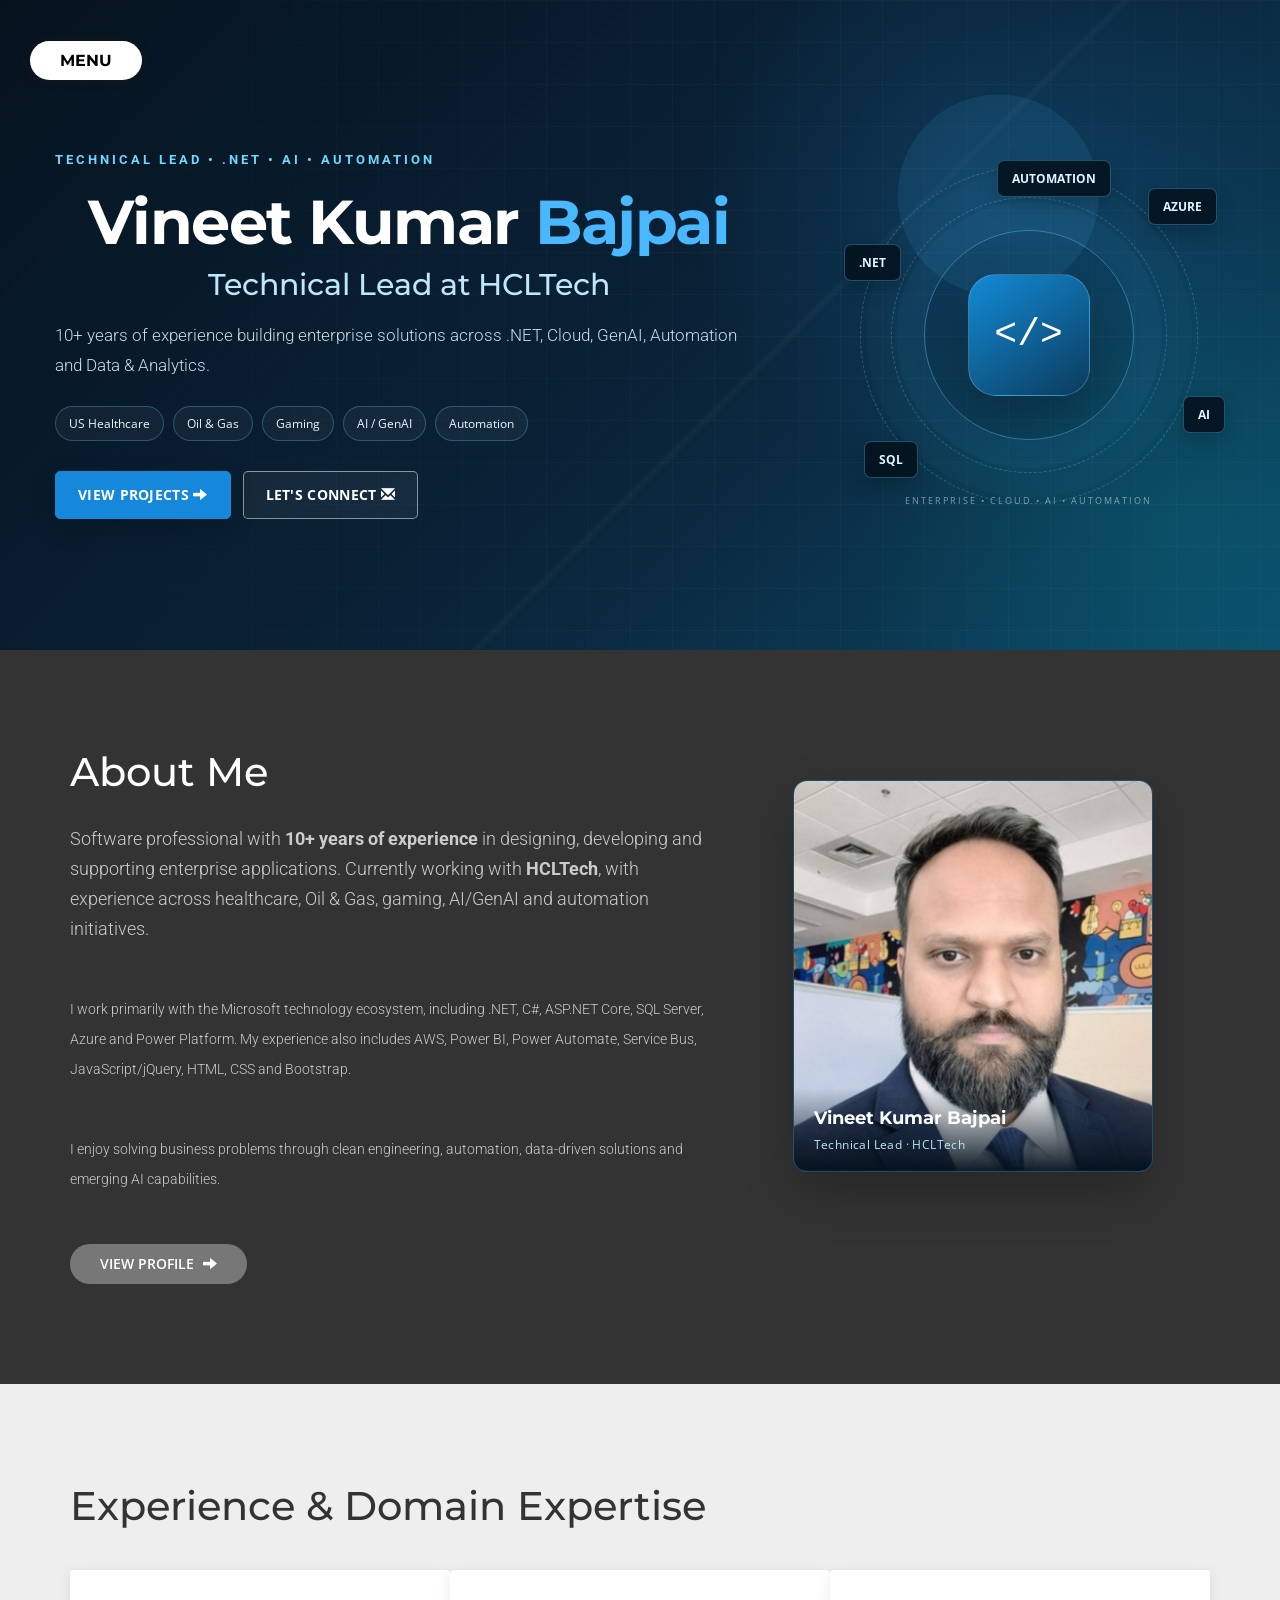
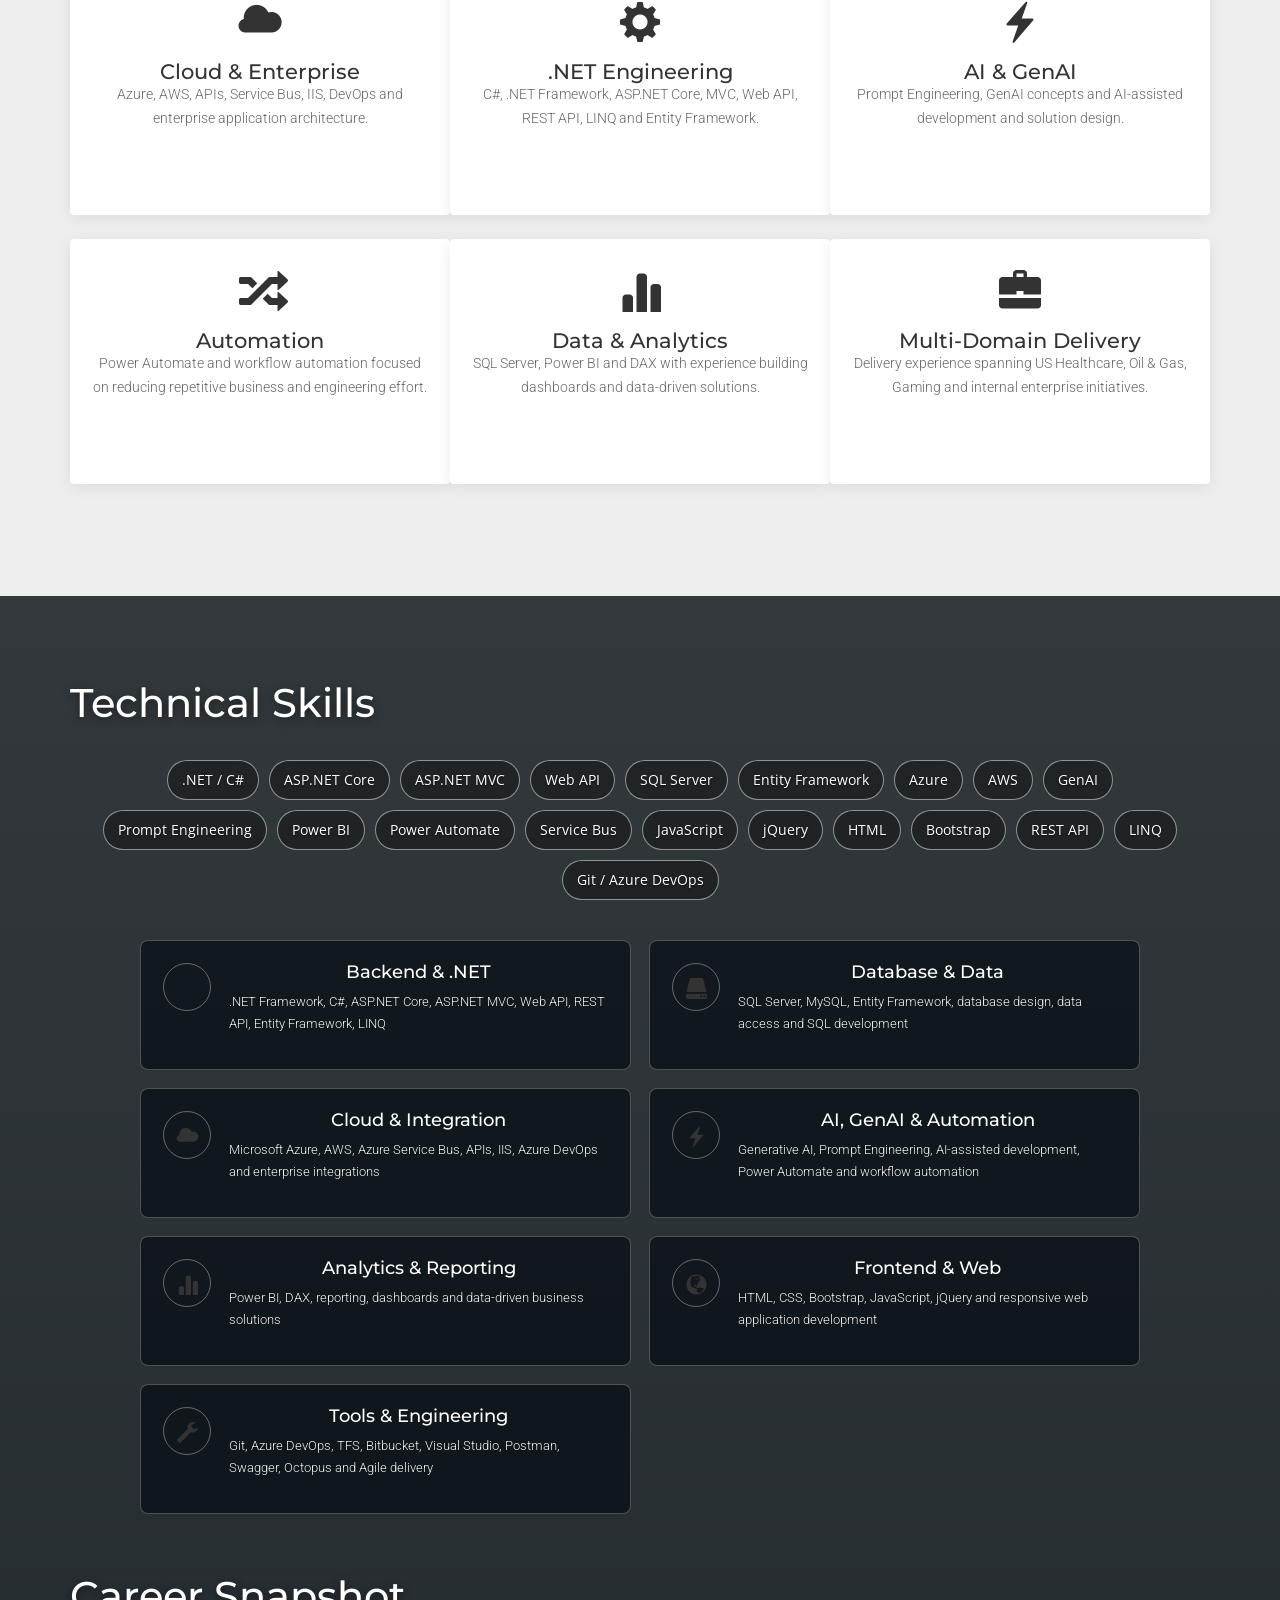
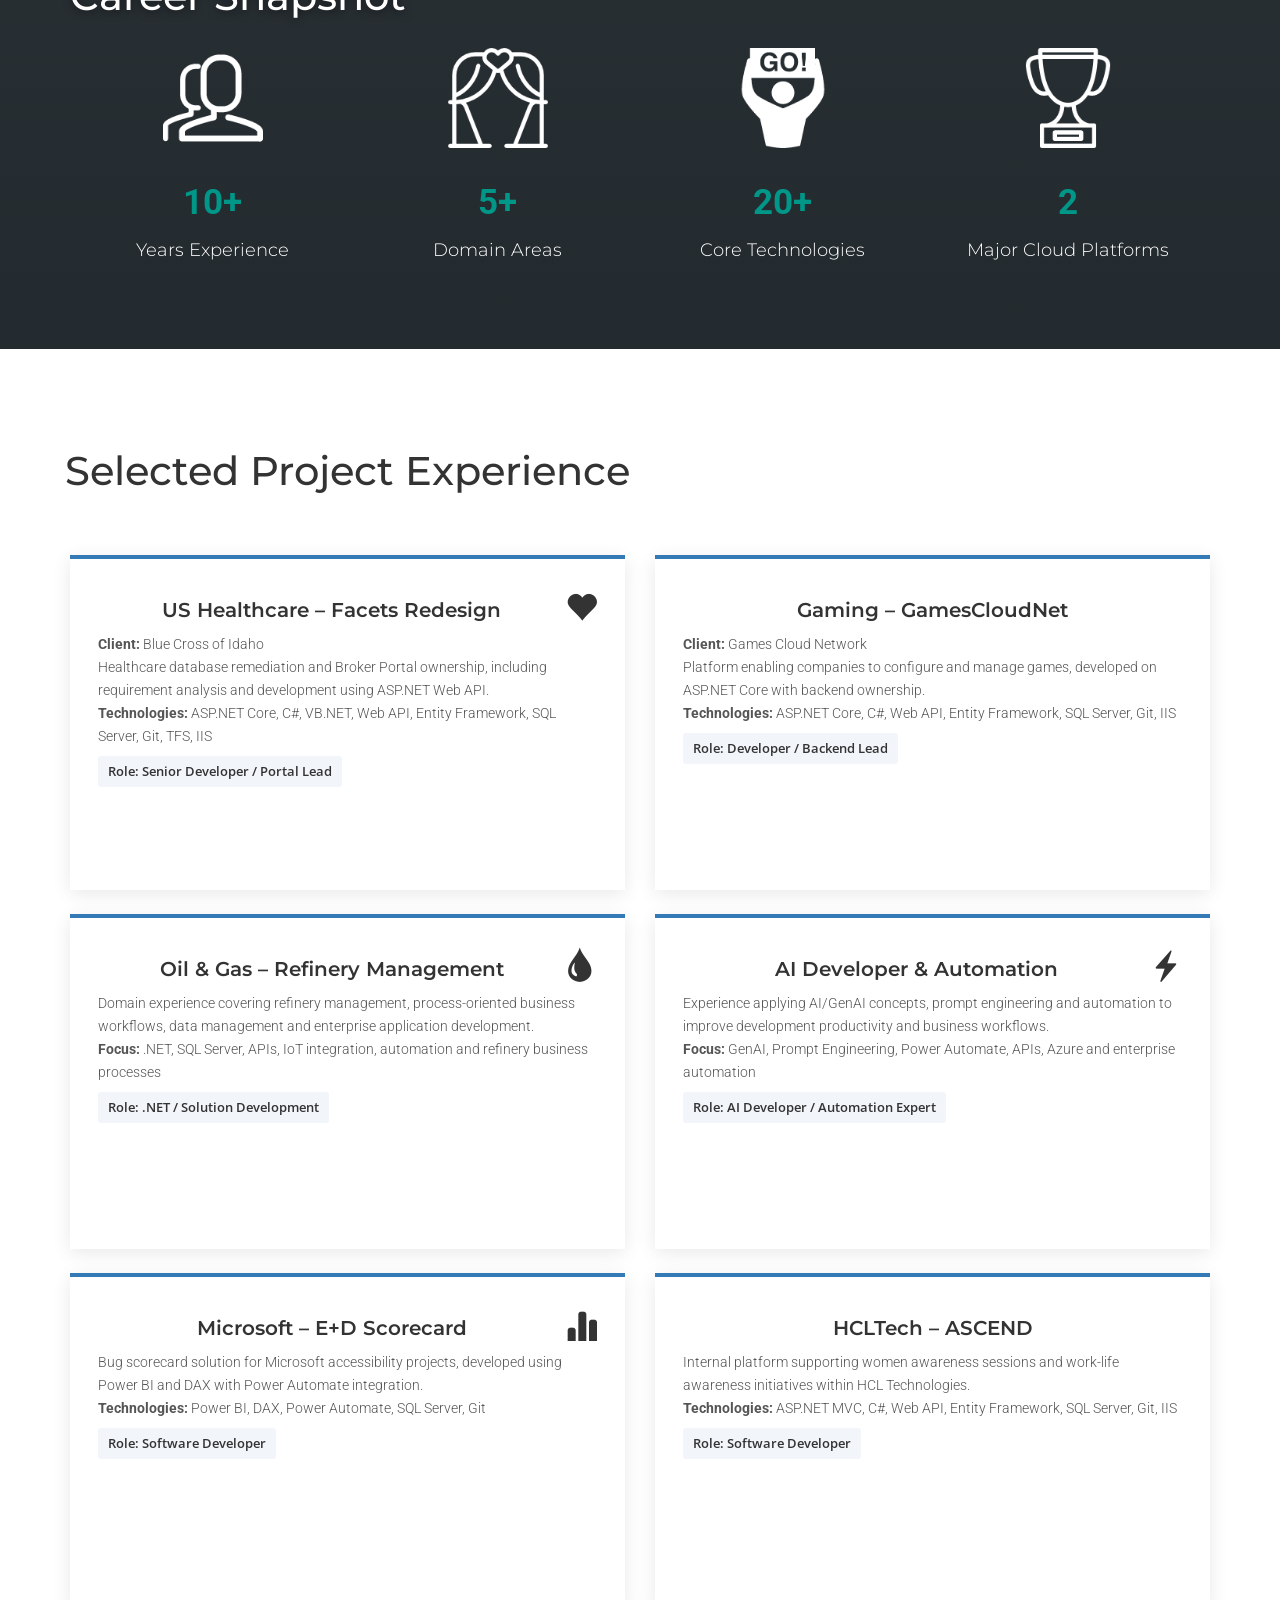
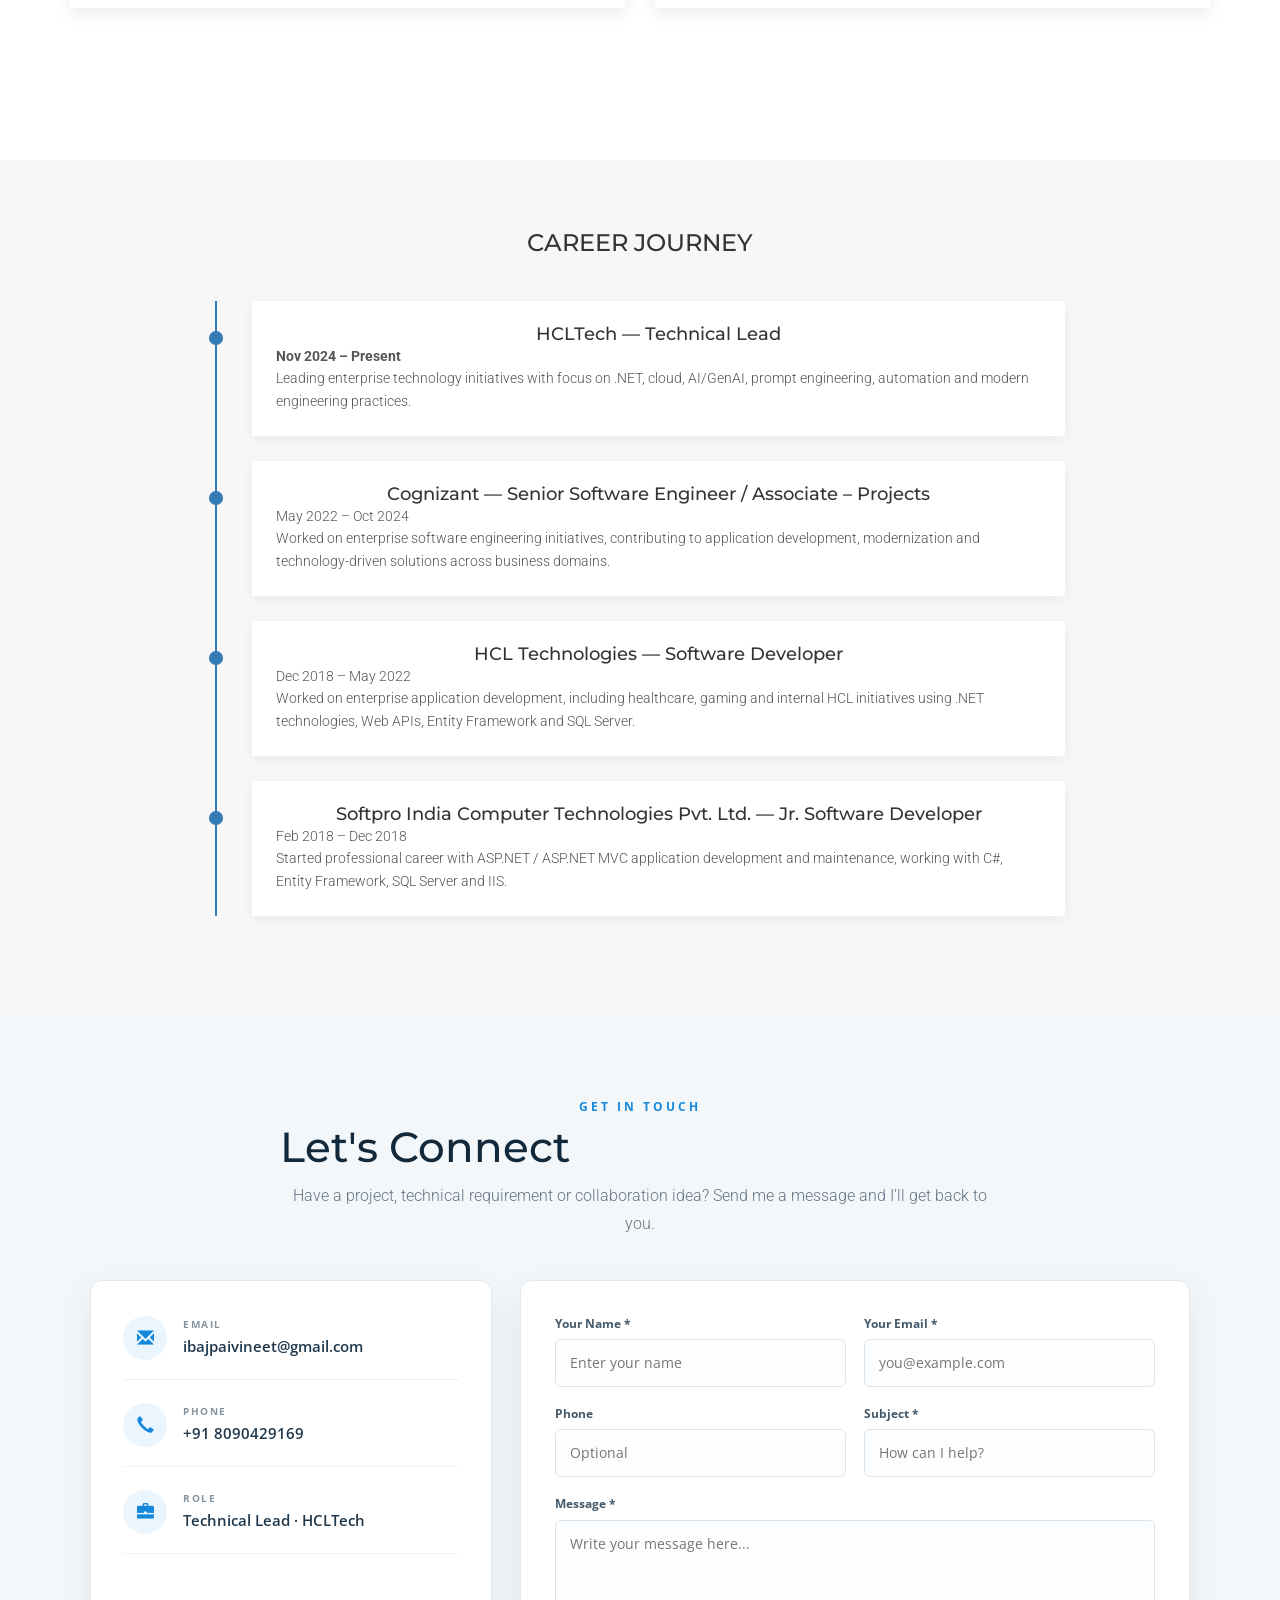
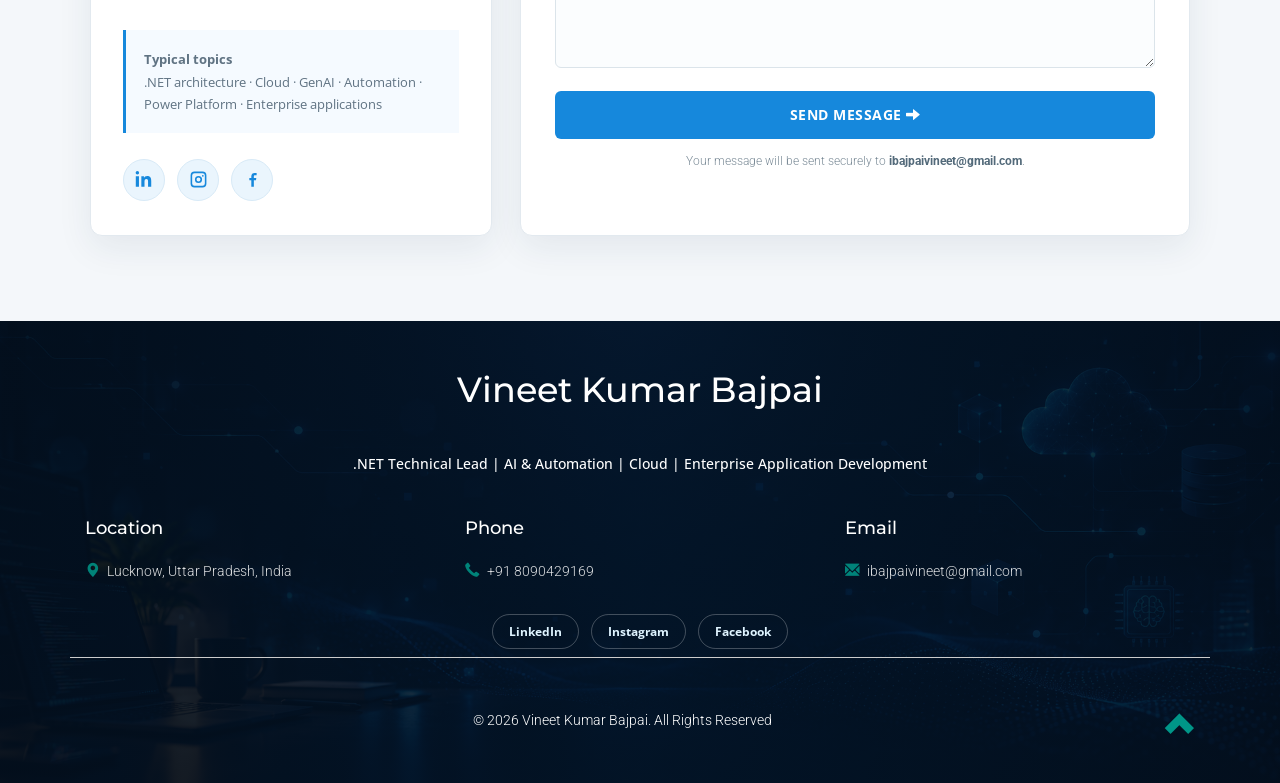
==== commit f01520c5: "New format" ====
--- a/web/index.html
+++ b/web/index.html
@@ -1,943 +1,293 @@
 <!DOCTYPE html>
-<html>
-
-<!-- Head -->
+<html lang="en">
 <head>
-
-<title>Er. Vineet Bajpai</title>
-
-<!-- Meta-Tags -->
+<title>Vineet Kumar Bajpai | .NET Technical Lead | AI & Automation</title>
 <meta name="viewport" content="width=device-width, initial-scale=1">
 <meta http-equiv="Content-Type" content="text/html; charset=utf-8">
-<meta name="keywords" content="Photographer Portfolio a Responsive Web Template, Bootstrap Web Templates, Flat Web Templates, Android Compatible Web Template, Smartphone Compatible Web Template, Free Webdesigns for Nokia, Samsung, LG, Sony Ericsson, Motorola Web Design">
-<script type="application/x-javascript"> addEventListener("load", function() { setTimeout(hideURLbar, 0); }, false); function hideURLbar(){ window.scrollTo(0,1); } </script>
-<!-- //Meta-Tags -->
-
-<!-- Custom-Stylesheet-Links -->
-<!-- Bootstrap-CSS -->  <link rel="stylesheet" href="css/bootstrap.min.css" 		 type="text/css" media="all">
-<!-- Insex-Page.CSS --> <link rel="stylesheet" href="css/style.css" 				 type="text/css" media="all">
-<!-- Slider-CSS --> 	<link rel="stylesheet" href="css/camera.css" id="camera-css" type="text/css" media="all">
-<!-- Portfolio-CSS -->	<link rel="stylesheet" href="css/swipebox.css"				 type="text/css" media="all">
-<!-- //Custom-Stylesheet-Links -->
-
-<!-- Fonts -->
-<link rel="stylesheet" href="//fonts.googleapis.com/css?family=Open+Sans:400,300,600,700"	   type="text/css" media="all">
-<link rel="stylesheet" href="//fonts.googleapis.com/css?family=Montserrat:400,700"			   type="text/css" media="all">
+<meta name="description" content="Vineet Kumar Bajpai - 10+ years of software engineering experience across .NET, Azure, AWS, SQL Server, GenAI, Prompt Engineering, Power BI, Power Automate and enterprise application development.">
+<meta name="keywords" content="Vineet Kumar Bajpai, .NET Technical Lead, HCLTech, C#, ASP.NET Core, Azure, AWS, GenAI, Prompt Engineering, Power BI, Power Automate, SQL Server, Automation">
+<link rel="stylesheet" href="css/bootstrap.min.css" type="text/css" media="all">
+<link rel="stylesheet" href="css/style.css" type="text/css" media="all">
+<link rel="stylesheet" href="css/swipebox.css" type="text/css" media="all">
+<link rel="stylesheet" href="//fonts.googleapis.com/css?family=Open+Sans:400,300,600,700" type="text/css" media="all">
+<link rel="stylesheet" href="//fonts.googleapis.com/css?family=Montserrat:400,700" type="text/css" media="all">
 <link rel="stylesheet" href="//fonts.googleapis.com/css?family=Roboto:400,100,300,500,700,900" type="text/css" media="all">
-<!-- //Fonts -->
-
-<!-- Supportive-JavaScript -->
+<link rel="stylesheet" href="css/portfolio-custom.css" type="text/css" media="all">
 <script src="js/modernizr.js"></script>
-<!-- //Supportive-JavaScript -->
-
 </head>
-<!-- //Head -->
-
-
-
-<!-- Body -->
 <body id="myPage" data-spy="scroll" data-target=".navbar" data-offset="60">
 
-
-
-	<!-- Header -->
-	<div class="agileheaderw3ls" id="agilehomewthree">
-
-		<!-- Navigation -->
-		<section class="cd-section">
-			<a class="cd-bouncy-nav-trigger" href="#0">MENU</a>
-		</section>
-		<div class="cd-bouncy-nav-modal">
-			<nav>
-				<ul class="cd-bouncy-nav">
-					<li><a class="scroll" href="#agilehomewthree">HOME</a></li>
-					<li><a class="scroll" href="#agileaboutaitsabout">ABOUT</a></li>
-					<li><a class="scroll" href="#w3threespecialityw3ls">WORK</a></li>
-					<li><a class="scroll" href="#skills">SKILLS</a></li>
-					<li><a class="scroll" href="#portfolio">PORTFOLIO</a></li>
-					<li><a class="scroll" href="#contact">CONTACT</a></li>
-				</ul>
-			</nav>
-			<a href="#0" class="cd-close">Close modal</a>
-		</div>
-		<!-- //Navigation -->
-
-		<!-- Slider -->
-		<div class="w3slideraits">
-			<div class="camera_wrap w3layouts agileits camera_magenta_skin" id="camera_wrap_2">
-				<div data-src="images/slide-1.jpg" class="w3layouts agileits">
-					<div class="camera_caption w3layouts agileits fadeFromBottom">
-						<h3 class="w3layouts agileits">Hello, I am Vineet Bajpai.</h3>
-					</div>
-				</div>
-				<div class="w3layouts agileits" data-src="images/IMG_0206.jpg">
-					<div class="camera_caption w3layouts agileits fadeFromBottom">
-						<h3 class="w3layouts agileits">I am a Software Developer</h3>
-					</div>
-				</div>
-				<div data-src="images/IMG_0113.jpg" class="w3layouts agileits">
-					<div class="camera_caption w3layouts agileits fadeFromBottom">
-						<h3 class="w3layouts agileits">I Code in multiple technologies</h3>
-					</div>
-				</div>
-				<div class="w3layouts agileits" data-src="images/IMG_0212.jpg">
-					<div class="camera_caption w3layouts agileits fadeFromBottom">
-						<h3 class="w3layouts agileits">I Love Programming</h3>
-					</div>
-				</div>
-				<div data-src="images/IMG_0220.jpg" class="w3layouts agileits">
-					<div class="camera_caption w3layouts agileits fadeFromBottom">
-						<h3 class="w3layouts agileits">Check Out My <a class="scroll" href="#portfolio">Portfolio</a> Below</h3>
-					</div>
-				</div>
-			</div>
-		</div>
-		<!-- //Slider -->
-
-	</div>
-	<!-- //Header -->
-
-
-
-	<!-- About -->
-	<div class="agileaboutaitsabout" id="agileaboutaitsabout">
-		<div class="agileaboutaits">
-			<div class="container">
-
-				<div class="col-md-6 col-sm-6 agileaboutaits-grid agileaboutaits-info">
-					<h1>About Me</h1>
-					<P> I have worked on multiple technologies as ASP.Net, ASP.Net MVC, PowerBI etc. I use a creative approach to problem solve.
-Dependable. I am a dependable person who is great at time management. I am able to handle multiple tasks on a daily basis.</P>
-					<button class="btn btn-primary" data-toggle="modal" data-target="#myModal">READ MORE<span class="glyphicon glyphicon-arrow-right" aria-hidden="true"></span></button>
-				</div>
-
-				<div class="col-md-6 col-sm-6 agileaboutaits-grid agileaboutaits-image">
-					<div class="agileaboutaits-image-1">
-						<img src="images/IMG_0212.jpg" alt="Couture">
-					</div>
-					<!-- <div class="agileaboutaits-image-2">
-						<img src="images/about-2.jpg" alt="Couture">
-					</div> -->
-					<div class="clearfix"></div>
-				</div>
-				<div class="clearfix"></div>
-
-				<!-- Tooltip -->
-				<div class="tooltip-content">
-
-					<div class="modal fade features-modal" id="myModal" tabindex="-1" role="dialog" aria-hidden="true">
-						<div class="modal-dialog modal-lg">
-							<div class="modal-content">
-								<div class="modal-header">
-									<button type="button" class="close" data-dismiss="modal" aria-hidden="true">&times;</button>
-									<h4 class="modal-title">Vineet Bajpai</h4>
-								</div>
-								<div class="modal-body">
-									<img src="images/about-1.jpg" alt="Hitech Info">
-									<p>Contrary to popular belief, Lorem Ipsum is not simply random text. It has roots in a piece of classical Latin literature from 45 BC, making it over 2000 years old. Richard McClintock, a Latin professor at Hampden-Sydney College in Virginia, looked up one of the more obscure Latin words, consectetur, from a Lorem Ipsum passage, and going through the cites of the word in classical literature, discovered the undoubtable source.</p>
-								</div>
-							</div>
-						</div>
-					</div>
-
-				</div>
-				<!-- //Tooltip -->
-
-			</div>
-		</div>
-	</div>
-	<!-- //About -->
-
-
-
-	<!-- Speciality -->
-	<div class="w3threespecialityw3ls" id="w3threespecialityw3ls">
-		<div class="container">
-
-			<h2>What I Developed</h2>
-			<div class="grid cs-style-3">
-				<div class="col-md-4 col-sm-4 w3threespecialityw3ls-grid grid1">
-					<figure>
-						<div class="w3threespecialityw3ls-info">
-							<img src="images/special-1.png" alt="Couture" style="height:180px;">
-						</div>
-						<figcaption>
-							<h3>College Projects</h3>
-						</figcaption>
-					</figure>
-				</div>
-				<div class="col-md-4 col-sm-4 w3threespecialityw3ls-grid grid2">
-					<figure>
-						<div class="w3threespecialityw3ls-info">
-							<img src="images/special-2.png" alt="Couture" style="height:180px;">
-						</div>
-						<figcaption>
-							<h3>NGO Projects</h3>
-						</figcaption>
-					</figure>
-				</div>
-				<div class="col-md-4 col-sm-4 w3threespecialityw3ls-grid grid3">
-					<figure>
-						<div class="w3threespecialityw3ls-info">
-							<img src="images/special-3.png" alt="Couture" style="height:180px;">
-						</div>
-						<figcaption>
-							<h3>Event planner Website</h3>
-						</figcaption>
-					</figure>
-				</div>
-				<div class="col-md-4 col-sm-4 w3threespecialityw3ls-grid grid4">
-					<figure>
-						<div class="w3threespecialityw3ls-info">
-							<img src="images/powerbi.png" alt="Couture" style="height:180px;">
-						</div>
-						<figcaption>
-							<h3>Data Analytics</h3>
-						</figcaption>
-					</figure>
-				</div>
-				<div class="col-md-4 col-sm-4 w3threespecialityw3ls-grid grid5">
-					<figure>
-						<div class="w3threespecialityw3ls-info">
-							<img src="images/special-5.png" alt="Couture" style="height:180px;">
-						</div>
-						<figcaption>
-							<h3>College Management</h3>
-						</figcaption>
-					</figure>
-				</div>
-				<div class="col-md-4 col-sm-4 w3threespecialityw3ls-grid grid6">
-					<figure>
-						<div class="w3threespecialityw3ls-info">
-							<img src="images/special-6.png" alt="Couture" style="height:180px;">
-						</div>
-						<figcaption>
-							<h3>College Management</h3>
-						</figcaption>
-					</figure>
-				</div>
-				<div class="clearfix"></div>
-			</div>
-			<div class="clearfix"></div>
-
-		</div>
-	</div>
-	<!-- //Speciality -->
-
-	<!-- Progressive-Effects -->
-	<div class="progressive-effects" id="skills">
-		<div class="container">
-
-			<!-- Skills -->
-			<div id="about-us" class="parallax">
-				<h3>Skills</h3>
-
-				<div class="our-skills wow fadeInDown" data-wow-duration="1000ms" data-wow-delay="300ms">
-					<div class="single-skill wow fadeInDown" data-wow-duration="1000ms" data-wow-delay="300ms">
-						<p class="lead">ASP.Net</p>
-						<div class="progress">
-							<div class="progress-bar progress-bar-primary six-sec-ease-in-out" role="progressbar" aria-valuetransitiongoal="90">90%</div>
-						</div>
-					</div>
-					<div class="single-skill wow fadeInDown" data-wow-duration="1000ms" data-wow-delay="400ms">
-						<p class="lead">ASP.Net MVC</p>
-						<div class="progress">
-							<div class="progress-bar progress-bar-primary six-sec-ease-in-out" role="progressbar" aria-valuetransitiongoal="80">80%</div>
-						</div>
-					</div>
-					<div class="single-skill wow fadeInDown" data-wow-duration="1000ms" data-wow-delay="500ms">
-						<p class="lead">SQL Server</p>
-						<div class="progress">
-							<div class="progress-bar progress-bar-primary six-sec-ease-in-out" role="progressbar" aria-valuetransitiongoal="85">85%</div>
-						</div>
-					</div>
-					<div class="single-skill wow fadeInDown" data-wow-duration="1000ms" data-wow-delay="600ms">
-						<p class="lead">Python</p>
-						<div class="progress">
-							<div class="progress-bar progress-bar-primary six-sec-ease-in-out" role="progressbar" aria-valuetransitiongoal="95">95%</div>
-						</div>
-					</div>
-					<div class="single-skill wow fadeInDown" data-wow-duration="1000ms" data-wow-delay="600ms">
-						<p class="lead">PowerBI</p>
-						<div class="progress">
-							<div class="progress-bar progress-bar-primary six-sec-ease-in-out" role="progressbar" aria-valuetransitiongoal="80">80%</div>
-						</div>
-					</div>
-					<div class="single-skill wow fadeInDown" data-wow-duration="1000ms" data-wow-delay="600ms">
-						<p class="lead">jQuery & JavaScript</p>
-						<div class="progress">
-							<div class="progress-bar progress-bar-primary six-sec-ease-in-out" role="progressbar" aria-valuetransitiongoal="90">90%</div>
-						</div>
-					</div>
-					<div class="single-skill wow fadeInDown" data-wow-duration="1000ms" data-wow-delay="600ms">
-						<p class="lead">HTML, CSS & Bootstrap</p>
-						<div class="progress">
-							<div class="progress-bar progress-bar-primary six-sec-ease-in-out" role="progressbar" aria-valuetransitiongoal="100">100%</div>
-						</div>
-					</div>
-				</div>
-			</div>
-			<!-- //Skills -->
-
-			<!-- Stats -->
-			<div class="stats">
-				<h3>Stats</h3>
-
-				<div class="stats-info">
-					<div class="col-md-3 col-sm-3 stats-grid stats-grid-1">
-						<div class="stats-img">
-							<img src="images/s1.png" alt="Corsa Racer">
-						</div>
-						<div class='numscroller counter numscroller-big-bottom' data-slno='1' data-min='0' data-max='10' data-delay='.5' data-increment=4>10</div>
-						<p>Happy Clients</p>
-					</div>
-					<div class="col-md-3 col-sm-3 stats-grid stats-grid-2">
-						<div class="stats-img">
-							<img src="images/s2.png" alt="Corsa Racer">
-						</div>
-						<div class='numscroller counter numscroller-big-bottom' data-slno='1' data-min='0' data-max='15' data-delay='8' data-increment="1">15</div>
-						<p>Projects</p>
-					</div>
-					<div class="col-md-3 col-sm-3 stats-grid stats-grid-3">
-						<div class="stats-img">
-							<img src="images/s3.png" alt="Corsa Racer">
-						</div>
-						<div class='numscroller counter numscroller-big-bottom' data-slno='1' data-min='0' data-max='1000' data-delay='.5' data-increment="11">1000</div>
-						<p>Followers</p>
-					</div>
-					<div class="col-md-3 col-sm-3 stats-grid stats-grid-4">
-						<div class="stats-img">
-							<img src="images/s4.png" alt="Corsa Racer">
-						</div>
-						<div class='numscroller counter numscroller-big-bottom' data-slno='1' data-min='0' data-max='5' data-delay='8' data-increment="1">5</div>
-						<p>Awards</p>
-					</div>
-					<div class="clearfix"></div>
-				</div>
-
-			</div>
-			<!-- //Stats -->
-
-		</div>
-	</div>
-	<!-- //Progressive-Effects -->
-
-
-
-	<!-- Portfolio -->
-	<div class="portfolio" id="portfolio">
-		<h3>Portfolio</h3>
-
-		<div class="tabs tabs-style-bar">
-			<nav>
-				<ul>
-					<li><a href="#section-bar-1" class="icon icon-box"><span>FASHION</span></a></li>
-					<li><a href="#section-bar-2" class="icon icon-display"><span>EVENTS</span></a></li>
-					<li><a href="#section-bar-3" class="icon icon-upload"><span>NATURE</span></a></li>
-					<li><a href="#section-bar-4" class="icon icon-tools"><span>MODELS</span></a></li>
-				</ul>
-			</nav>
-
-			<div class="content-wrap">
-
-				<!-- Tab-1 -->
-				<section id="section-bar-1" class="agileits w3layouts">
-					<h4>FASHION</h4>
-					<div class="gallery-grids">
-						<div class="col-md-4 col-sm-4 gallery-top">
-							<a href="images/fashion-1.jpg" class="swipebox">
-								<figure class="effect-bubba">
-									<img src="images/fashion-1.jpg" alt="" class="img-responsive">
-									<figcaption>
-										<h4>Photography</h4>
-									</figcaption>
-								</figure>
-							</a>
-						</div>
-						<div class="col-md-4 col-sm-4 gallery-top">
-							<a href="images/fashion-2.jpg" class="swipebox">
-								<figure class="effect-bubba">
-									<img src="images/fashion-2.jpg" alt="" class="img-responsive">
-									<figcaption>
-										<h4>Photography</h4>
-									</figcaption>
-								</figure>
-							</a>
-						</div>
-						<div class="col-md-4 col-sm-4 gallery-top">
-							<a href="images/fashion-3.jpg" class="swipebox">
-								<figure class="effect-bubba">
-									<img src="images/fashion-3.jpg" alt="" class="img-responsive">
-									<figcaption>
-										<h4>Photography</h4>
-									</figcaption>
-								</figure>
-							</a>
-						</div>
-						<div class="col-md-4 col-sm-4 gallery-top">
-							<a href="images/fashion-4.jpg" class="swipebox">
-								<figure class="effect-bubba">
-									<img src="images/fashion-4.jpg" alt="" class="img-responsive">
-									<figcaption>
-										<h4>Photography</h4>
-									</figcaption>
-								</figure>
-							</a>
-						</div>
-						<div class="col-md-4 col-sm-4 gallery-top">
-							<a href="images/fashion-5.jpg" class="swipebox">
-								<figure class="effect-bubba">
-									<img src="images/fashion-5.jpg" alt="" class="img-responsive">
-									<figcaption>
-										<h4>Photography</h4>
-									</figcaption>
-								</figure>
-							</a>
-						</div>
-						<div class="col-md-4 col-sm-4 gallery-top">
-							<a href="images/fashion-6.jpg" class="swipebox">
-								<figure class="effect-bubba">
-									<img src="images/fashion-6.jpg" alt="" class="img-responsive">
-									<figcaption>
-										<h4>Photography</h4>
-									</figcaption>
-								</figure>
-							</a>
-						</div>
-						<div class="col-md-4 col-sm-4 gallery-top">
-							<a href="images/fashion-7.jpg" class="swipebox">
-								<figure class="effect-bubba">
-									<img src="images/fashion-7.jpg" alt="" class="img-responsive">
-									<figcaption>
-										<h4>Photography</h4>
-									</figcaption>
-								</figure>
-							</a>
-						</div>
-						<div class="col-md-4 col-sm-4 gallery-top">
-							<a href="images/fashion-8.jpg" class="swipebox">
-								<figure class="effect-bubba">
-									<img src="images/fashion-8.jpg" alt="" class="img-responsive">
-									<figcaption>
-										<h4>Photography</h4>
-									</figcaption>
-								</figure>
-							</a>
-						</div>
-						<div class="col-md-4 col-sm-4 gallery-top">
-							<a href="images/fashion-9.jpg" class="swipebox">
-								<figure class="effect-bubba">
-									<img src="images/fashion-9.jpg" alt="" class="img-responsive">
-									<figcaption>
-										<h4>Photography</h4>
-									</figcaption>
-								</figure>
-							</a>
-						</div>
-						<div class="clearfix"></div>
-					</div>
-				</section>
-				<!-- //Tab-1 -->
-
-				<!-- Tab-2 -->
-				<section id="section-bar-2" class="agileits w3layouts">
-					<h4>EVENTS</h4>
-					<div class="gallery-grids">
-						<div class="col-md-4 col-sm-4 gallery-top">
-							<a href="images/event-1.jpg" class="swipebox">
-								<figure class="effect-bubba">
-									<img src="images/event-1.jpg" alt="" class="img-responsive">
-									<figcaption>
-										<h4>Photography</h4>
-									</figcaption>
-								</figure>
-							</a>
-						</div>
-						<div class="col-md-4 col-sm-4 gallery-top">
-							<a href="images/event-2.jpg" class="swipebox">
-								<figure class="effect-bubba">
-									<img src="images/event-2.jpg" alt="" class="img-responsive">
-									<figcaption>
-										<h4>Photography</h4>
-									</figcaption>
-								</figure>
-							</a>
-						</div>
-						<div class="col-md-4 col-sm-4 gallery-top">
-							<a href="images/event-3.jpg" class="swipebox">
-								<figure class="effect-bubba">
-									<img src="images/event-3.jpg" alt="" class="img-responsive">
-									<figcaption>
-										<h4>Photography</h4>
-									</figcaption>
-								</figure>
-							</a>
-						</div>
-						<div class="col-md-4 col-sm-4 gallery-top">
-							<a href="images/event-4.jpg" class="swipebox">
-								<figure class="effect-bubba">
-									<img src="images/event-4.jpg" alt="" class="img-responsive">
-									<figcaption>
-										<h4>Photography</h4>
-									</figcaption>
-								</figure>
-							</a>
-						</div>
-						<div class="col-md-4 col-sm-4 gallery-top">
-							<a href="images/event-5.jpg" class="swipebox">
-								<figure class="effect-bubba">
-									<img src="images/event-5.jpg" alt="" class="img-responsive">
-									<figcaption>
-										<h4>Photography</h4>
-									</figcaption>
-								</figure>
-							</a>
-						</div>
-						<div class="col-md-4 col-sm-4 gallery-top">
-							<a href="images/event-6.jpg" class="swipebox">
-								<figure class="effect-bubba">
-									<img src="images/event-6.jpg" alt="" class="img-responsive">
-									<figcaption>
-										<h4>Photography</h4>
-									</figcaption>
-								</figure>
-							</a>
-						</div>
-						<div class="col-md-4 col-sm-4 gallery-top">
-							<a href="images/event-7.jpg" class="swipebox">
-								<figure class="effect-bubba">
-									<img src="images/event-7.jpg" alt="" class="img-responsive">
-									<figcaption>
-										<h4>Photography</h4>
-									</figcaption>
-								</figure>
-							</a>
-						</div>
-						<div class="col-md-4 col-sm-4 gallery-top">
-							<a href="images/event-8.jpg" class="swipebox">
-								<figure class="effect-bubba">
-									<img src="images/event-8.jpg" alt="" class="img-responsive">
-									<figcaption>
-										<h4>Photography</h4>
-									</figcaption>
-								</figure>
-							</a>
-						</div>
-						<div class="col-md-4 col-sm-4 gallery-top">
-							<a href="images/event-9.jpg" class="swipebox">
-								<figure class="effect-bubba">
-									<img src="images/event-9.jpg" alt="" class="img-responsive">
-									<figcaption>
-										<h4>Photography</h4>
-									</figcaption>
-								</figure>
-							</a>
-						</div>
-						<div class="clearfix"></div>
-					</div>
-				</section>
-				<!-- //Tab-2 -->
-
-				<!-- Tab-3 -->
-				<section id="section-bar-3" class="agileits w3layouts">
-					<h4>NATURE</h4>
-					<div class="gallery-grids">
-						<div class="col-md-4 col-sm-4 gallery-top">
-							<a href="images/nature-1.jpg" class="swipebox">
-								<figure class="effect-bubba">
-									<img src="images/nature-1.jpg" alt="" class="img-responsive">
-									<figcaption>
-										<h4>Photography</h4>
-									</figcaption>
-								</figure>
-							</a>
-						</div>
-						<div class="col-md-4 col-sm-4 gallery-top">
-							<a href="images/nature-2.jpg" class="swipebox">
-								<figure class="effect-bubba">
-									<img src="images/nature-2.jpg" alt="" class="img-responsive">
-									<figcaption>
-										<h4>Photography</h4>
-									</figcaption>
-								</figure>
-							</a>
-						</div>
-						<div class="col-md-4 col-sm-4 gallery-top">
-							<a href="images/nature-3.jpg" class="swipebox">
-								<figure class="effect-bubba">
-									<img src="images/nature-3.jpg" alt="" class="img-responsive">
-									<figcaption>
-										<h4>Photography</h4>
-									</figcaption>
-								</figure>
-							</a>
-						</div>
-						<div class="col-md-4 col-sm-4 gallery-top">
-							<a href="images/nature-4.jpg" class="swipebox">
-								<figure class="effect-bubba">
-									<img src="images/nature-4.jpg" alt="" class="img-responsive">
-									<figcaption>
-										<h4>Photography</h4>
-									</figcaption>
-								</figure>
-							</a>
-						</div>
-						<div class="col-md-4 col-sm-4 gallery-top">
-							<a href="images/nature-5.jpg" class="swipebox">
-								<figure class="effect-bubba">
-									<img src="images/nature-5.jpg" alt="" class="img-responsive">
-									<figcaption>
-										<h4>Photography</h4>
-									</figcaption>
-								</figure>
-							</a>
-						</div>
-						<div class="col-md-4 col-sm-4 gallery-top">
-								<a href="images/nature-6.jpg" class="swipebox">
-									<figure class="effect-bubba">
-										<img src="images/nature-6.jpg" alt="" class="img-responsive">
-										<figcaption>
-											<h4>Photography</h4>
-										</figcaption>
-									</figure>
-								</a>
-						</div>
-						<div class="col-md-4 col-sm-4 gallery-top">
-							<a href="images/nature-7.jpg" class="swipebox">
-								<figure class="effect-bubba">
-									<img src="images/nature-7.jpg" alt="" class="img-responsive">
-									<figcaption>
-										<h4>Photography</h4>
-									</figcaption>
-								</figure>
-							</a>
-						</div>
-						<div class="col-md-4 col-sm-4 gallery-top">
-							<a href="images/nature-8.jpg" class="swipebox">
-								<figure class="effect-bubba">
-									<img src="images/nature-8.jpg" alt="" class="img-responsive">
-									<figcaption>
-										<h4>Photography</h4>
-									</figcaption>
-								</figure>
-							</a>
-						</div>
-						<div class="col-md-4 col-sm-4 gallery-top">
-							<a href="images/nature-9.jpg" class="swipebox">
-								<figure class="effect-bubba">
-									<img src="images/nature-9.jpg" alt="" class="img-responsive">
-									<figcaption>
-										<h4>Photography</h4>
-									</figcaption>
-								</figure>
-							</a>
-						</div>
-						<div class="clearfix"></div>
-					</div>
-				</section>
-				<!-- //Tab-3 -->
-
-				<!-- Tab-4 -->
-				<section id="section-bar-4" class="agileits w3layouts">
-					<h4>MODELS</h4>
-					<div class="gallery-grids">
-						<div class="col-md-4 col-sm-4 gallery-top">
-							<a href="images/model-1.jpg" class="swipebox">
-								<figure class="effect-bubba">
-									<img src="images/model-1.jpg" alt="" class="img-responsive">
-									<figcaption>
-										<h4>Photography</h4>
-									</figcaption>
-								</figure>
-							</a>
-						</div>
-						<div class="col-md-4 col-sm-4 gallery-top">
-							<a href="images/model-2.jpg" class="swipebox">
-								<figure class="effect-bubba">
-									<img src="images/model-2.jpg" alt="" class="img-responsive">
-									<figcaption>
-										<h4>Photography</h4>
-									</figcaption>
-								</figure>
-							</a>
-						</div>
-						<div class="col-md-4 col-sm-4 gallery-top">
-							<a href="images/model-3.jpg" class="swipebox">
-								<figure class="effect-bubba">
-									<img src="images/model-3.jpg" alt="" class="img-responsive">
-									<figcaption>
-										<h4>Photography</h4>
-									</figcaption>
-								</figure>
-							</a>
-						</div>
-						<div class="col-md-4 col-sm-4 gallery-top">
-							<a href="images/model-4.jpg" class="swipebox">
-								<figure class="effect-bubba">
-									<img src="images/model-4.jpg" alt="" class="img-responsive">
-									<figcaption>
-										<h4>Photography</h4>
-									</figcaption>
-								</figure>
-							</a>
-						</div>
-						<div class="col-md-4 col-sm-4 gallery-top">
-							<a href="images/model-5.jpg" class="swipebox">
-								<figure class="effect-bubba">
-									<img src="images/model-5.jpg" alt="" class="img-responsive">
-									<figcaption>
-										<h4>Photography</h4>
-									</figcaption>
-								</figure>
-							</a>
-						</div>
-						<div class="col-md-4 col-sm-4 gallery-top">
-							<a href="images/model-6.jpg" class="swipebox">
-								<figure class="effect-bubba">
-									<img src="images/model-6.jpg" alt="" class="img-responsive">
-									<figcaption>
-										<h4>Photography</h4>
-									</figcaption>
-								</figure>
-							</a>
-						</div>
-						<div class="col-md-4 col-sm-4 gallery-top">
-							<a href="images/model-7.jpg" class="swipebox">
-								<figure class="effect-bubba">
-									<img src="images/model-7.jpg" alt="" class="img-responsive">
-									<figcaption>
-										<h4>Photography</h4>
-									</figcaption>
-								</figure>
-							</a>
-						</div>
-						<div class="col-md-4 col-sm-4 gallery-top">
-							<a href="images/model-8.jpg" class="swipebox">
-								<figure class="effect-bubba">
-									<img src="images/model-8.jpg" alt="" class="img-responsive">
-									<figcaption>
-										<h4>Photography</h4>
-									</figcaption>
-								</figure>
-							</a>
-						</div>
-						<div class="col-md-4 col-sm-4 gallery-top">
-							<a href="images/model-9.jpg" class="swipebox">
-								<figure class="effect-bubba">
-									<img src="images/model-9.jpg" alt="" class="img-responsive">
-									<figcaption>
-										<h4>Photography</h4>
-									</figcaption>
-								</figure>
-							</a>
-						</div>
-						<div class="clearfix"></div>
-					</div>
-				</section>
-				<!-- //Tab-4 -->
-				
-			</div><!-- //Content -->
-		</div><!-- //Tabs -->
-	</div>
-	
-	
-	<!-- //Portfolio -->
-
-
-
-	<!-- Map -->
-		<div id="map"></div>
-	<!-- //Map -->
-
-
-
-	<!-- Booking -->
-	<div class="w3layoutsbooking" id="contact">
-		<div class="container">
-
-			<h3>Book Your Project</h3>
-
-			<div class="booking-form-aits">
-				<form action="#" method="post">
-					<input type="text" class="margin-right" Name="Name" placeholder="NAME" required="">
-					<input type="email" Name="Email" placeholder="EMAIL" required="">
-					<input type="text" class="margin-right" Name="Phone Number" placeholder="PHONE NUMBER" required="">
-					<input type="text" Name="Place" placeholder="PLACE" required="">
-					<textarea name="Message" placeholder="PROJECT DETAILS" required=""></textarea>
-					<div class="send-button agileits w3layouts">
-						<button class="btn btn-primary">SEND MESSAGE<span class="glyphicon glyphicon-arrow-right" aria-hidden="true"></span></button>
-					</div>
-				</form>
-			</div>
-
-		</div>
-	</div>
-	<!-- //Booking -->
-
-
-
-	<!-- Footer -->
-	<div class="footer">
-		<div class="container">
-
-			<h3>Drop Me a Line</h3>
-			<h5>For any assistance call, ping on whatsapp or drop mail to me, I'll get back to you soon.</h5>
-
-			<div class="footer-grids">
-
-				<div class="col-md-2 col-sm-3 footer-grid footer-grid-1 address">
-					<h4>Address</h4>
-					<address>
-						<ul>
-							<li><span class="glyphicon glyphicon-map-marker" aria-hidden="true"></span> Sector-H, Jankipuram</li>
-							<li><span class="glyphicon glyphicon-map-marker" aria-hidden="true"></span> 226021</li>
-							<li><span class="glyphicon glyphicon-map-marker" aria-hidden="true"></span> Lucknow</li>
-							<li><span class="glyphicon glyphicon-map-marker" aria-hidden="true"></span> UP, India</li>
-						</ul>
-					</address>
-				</div>
-
-				<div class="col-md-2 col-sm-2 footer-grid footer-grid-2 phone">
-					<h4>Phone</h4>
-					<p><span class="glyphicon glyphicon-earphone" aria-hidden="true"></span> +91 8090429169</p>
-					<p><span class="glyphicon glyphicon-earphone" aria-hidden="true"></span> +91 8799599990</p>
-				</div>
-
-				<div class="col-md-3 col-sm-2 footer-grid footer-grid-3 email">
-					<h4>Email</h4>
-					<p><span class="glyphicon glyphicon-envelope" aria-hidden="true"></span> <a href="mailto:ibajpaivineet@gmail.com">ibajpaivineet@gmail.com</a></p>
-					<p><span class="glyphicon glyphicon-envelope" aria-hidden="true"></span> <a href="mailto:8090429169vineet@gmail.com">8090429169vineet@gmail.com</a></p>
-				</div>
-
-				<!-- Newsletter -->
-				<div class="col-md-5 col-sm-5 footer-grid footer-grid-4 newsletter">
-					<h4>Newsletter</h4>
-					<form action="#" method="post">
-						<input type="text" placeholder="Email" name="Email" required="">
-						<input type="submit" value="SUBSCRIBE">
-					</form>
-				</div>
-				<!-- //Newsletter -->
-				<div class="clearfix"></div>
-				
-			</div>
-
-			<!-- Copyright -->
-			<div class="copyright">
-				<p>&copy; 2019 Vineet Bajpai. All Rights Reserved | Design by <a href="http://webwalker.co.in/" target="_blank"> WebWalker </a><a href="#agilehomewthree" class="to-top scroll" title="To Top"><span class="glyphicon glyphicon-chevron-up"></span></a></p>
-			</div>
-			<!-- //Copyright -->
-
-		</div>
-	</div>
-	<!-- //Footer -->
-
-
-
-	<!-- Custom-JavaScript-File-Links -->
-
-		<!-- Default-JavaScript -->   <script type="text/javascript" src="js/jquery.min.js"></script>
-		<!-- Bootstrap-JavaScript --> <script type="text/javascript" src="js/bootstrap.min.js"></script>
-
-		<!-- Slider-JavaScript-Files -->
-			<script type="text/javascript" src="js/jquery.easing.1.3.js"></script>
-			<script type="text/javascript" src="js/jquery.mobile.customized.min.js"></script>
-			<script type="text/javascript" src="js/camera.js"></script>
-			<script>
-				jQuery(function(){
-					jQuery('#camera_wrap_2').camera({
-						loader: 'bar',
-						speed: 1000,
-						pagination: false,
-						thumbnails: false,
-					});
-				});
-			</script>
-		<!-- //Slider-JavaScript-Files -->
-
-		<!-- Navigation-JavaScript -->
-			<script src="js/nav.js"></script>
-		<!-- //Navigation-JavaScript -->
-
-		<!-- Progressive-Effects-Animation-JavaScript -->
-			<script type="text/javascript" src="js/jquery.inview.min.js"></script>
-			<script type="text/javascript" src="js/wow.min.js"></script>
-			<script type="text/javascript" src="js/mousescroll.js"></script>
-			<script type="text/javascript" src="js/main.js"></script>
-		<!-- //Progressive-Effects-Animation-JavaScript -->
-
-		<!-- Stats-Number-Scroller-Animation-JavaScript -->
-			<script src="js/waypoints.min.js"></script> 
-			<script src="js/counterup.min.js"></script> 
-			<script>
-				jQuery(document).ready(function( $ ) {
-					$('.counter').counterUp({
-						delay: 10,
-						time: 1000
-					});
-				});
-			</script>
-		<!-- //Stats-Number-Scroller-Animation-JavaScript -->
-
-		<!-- Gallery-Tab-JavaScript -->
-			<script src="js/cbpFWTabs.js"></script>
-			<script>
-				(function() {
-					[].slice.call( document.querySelectorAll( '.tabs' ) ).forEach( function( el ) {
-						new CBPFWTabs( el );
-					});
-				})();
-			</script>
-		<!-- //Gallery-Tab-JavaScript -->
-
-		<!-- Swipe-Box-JavaScript -->
-			<script src="js/jquery.swipebox.min.js"></script> 
-				<script type="text/javascript">
-					jQuery(function($) {
-						$(".swipebox").swipebox();
-					});
-			</script>
-		<!-- //Swipe-Box-JavaScript -->
-
-		<!-- Map-JavaScript -->
-			<script type="text/javascript" src="https://maps.googleapis.com/maps/api/js"></script>        
-			<script type="text/javascript">
-				google.maps.event.addDomListener(window, 'load', init);
-				function init() {
-					var mapOptions = {
-						zoom: 11,
-						center: new google.maps.LatLng(40.6700, -73.9400),
-						styles: [{"featureType":"all","elementType":"labels.text.fill","stylers":[{"saturation":36},{"color":"#000000"},{"lightness":40}]},{"featureType":"all","elementType":"labels.text.stroke","stylers":[{"visibility":"on"},{"color":"#000000"},{"lightness":16}]},{"featureType":"all","elementType":"labels.icon","stylers":[{"visibility":"off"}]},{"featureType":"administrative","elementType":"geometry.fill","stylers":[{"color":"#000000"},{"lightness":20}]},{"featureType":"administrative","elementType":"geometry.stroke","stylers":[{"color":"#000000"},{"lightness":17},{"weight":1.2}]},{"featureType":"landscape","elementType":"geometry","stylers":[{"color":"#000000"},{"lightness":20}]},{"featureType":"poi","elementType":"geometry","stylers":[{"color":"#000000"},{"lightness":21}]},{"featureType":"road.highway","elementType":"geometry.fill","stylers":[{"color":"#000000"},{"lightness":17}]},{"featureType":"road.highway","elementType":"geometry.stroke","stylers":[{"color":"#000000"},{"lightness":29},{"weight":0.2}]},{"featureType":"road.arterial","elementType":"geometry","stylers":[{"color":"#000000"},{"lightness":18}]},{"featureType":"road.local","elementType":"geometry","stylers":[{"color":"#000000"},{"lightness":16}]},{"featureType":"transit","elementType":"geometry","stylers":[{"color":"#000000"},{"lightness":19}]},{"featureType":"water","elementType":"geometry","stylers":[{"color":"#000000"},{"lightness":17}]}]
-					};
-					var mapElement = document.getElementById('map');
-					var map = new google.maps.Map(mapElement, mapOptions);
-					var marker = new google.maps.Marker({
-						position: new google.maps.LatLng(40.6700, -73.9400),
-						map: map,
-					});
-				}
-			</script>
-		<!-- //Map-JavaScript -->
-
-		<!-- Smooth-Scrolling-JavaScript -->
-			<script type="text/javascript" src="js/move-top.js"></script>
-			<script type="text/javascript" src="js/easing.js"></script>
-			<script type="text/javascript">
-					jQuery(document).ready(function($) {
-						$(".scroll, .navbar li a, .footer li a").click(function(event){
-							$('html,body').animate({scrollTop:$(this.hash).offset().top},1000);
-						});
-					});
-			</script>
-		<!-- //Smooth-Scrolling-JavaScript -->
-
-	<!-- //Custom-JavaScript-File-Links -->
-
-
-
+<div class="agileheaderw3ls" id="agilehomewthree">
+    <section class="cd-section"><a class="cd-bouncy-nav-trigger" href="#0">MENU</a></section>
+    <div class="cd-bouncy-nav-modal">
+        <nav>
+            <ul class="cd-bouncy-nav">
+                <li><a class="scroll" href="#agilehomewthree">HOME</a></li>
+                <li><a class="scroll" href="#agileaboutaitsabout">ABOUT</a></li>
+                <li><a class="scroll" href="#w3threespecialityw3ls">EXPERIENCE</a></li>
+                <li><a class="scroll" href="#skills">SKILLS</a></li>
+                <li><a class="scroll" href="#portfolio">PROJECTS</a></li>
+                <li><a class="scroll" href="#contact">CONTACT</a></li>
+            </ul>
+        </nav>
+        <a href="#0" class="cd-close">Close modal</a>
+    </div>
+
+    <div class="site-hero-content">
+        <div class="hero-pattern" aria-hidden="true"></div>
+        <div class="hero-inner">
+            <div class="hero-content-card">
+                <p class="hero-eyebrow">TECHNICAL LEAD • .NET • AI • AUTOMATION</p>
+                <h1>Vineet Kumar <span>Bajpai</span></h1>
+                <h2>Technical Lead at HCLTech</h2>
+                <p class="hero-summary">10+ years of experience building enterprise solutions across .NET, Cloud, GenAI, Automation and Data &amp; Analytics.</p>
+                <div class="hero-domain-row">
+                    <span>US Healthcare</span><span>Oil &amp; Gas</span><span>Gaming</span><span>AI / GenAI</span><span>Automation</span>
+                </div>
+                <div class="hero-actions">
+                    <a class="hero-btn hero-btn-primary scroll" href="#portfolio">VIEW PROJECTS <span class="glyphicon glyphicon-arrow-right"></span></a>
+                    <a class="hero-btn hero-btn-outline scroll" href="#contact">LET'S CONNECT <span class="glyphicon glyphicon-envelope"></span></a>
+                </div>
+            </div>
+            <div class="hero-tech-panel" aria-label="Core technology expertise">
+                <div class="hero-tech-orbit"><span class="hero-tech-core">&lt;/&gt;</span></div>
+                <div class="hero-tech-chip chip-net">.NET</div>
+                <div class="hero-tech-chip chip-cloud">AZURE</div>
+                <div class="hero-tech-chip chip-ai">AI</div>
+                <div class="hero-tech-chip chip-data">SQL</div>
+                <div class="hero-tech-chip chip-auto">AUTOMATION</div>
+            </div>
+        </div>
+    </div>
+</div>
+
+<div class="agileaboutaitsabout" id="agileaboutaitsabout">
+    <div class="agileaboutaits"><div class="container">
+        <div class="col-md-7 col-sm-7 agileaboutaits-grid agileaboutaits-info">
+            <h1>About Me</h1>
+            <p class="lead-text">Software professional with <strong>10+ years of experience</strong> in designing, developing and supporting enterprise applications. Currently working with <strong>HCLTech</strong>, with experience across healthcare, Oil & Gas, gaming, AI/GenAI and automation initiatives.</p>
+            <p>I work primarily with the Microsoft technology ecosystem, including .NET, C#, ASP.NET Core, SQL Server, Azure and Power Platform. My experience also includes AWS, Power BI, Power Automate, Service Bus, JavaScript/jQuery, HTML, CSS and Bootstrap.</p>
+            <p>I enjoy solving business problems through clean engineering, automation, data-driven solutions and emerging AI capabilities.</p>
+            <button class="btn btn-primary" data-toggle="modal" data-target="#myModal">VIEW PROFILE <span class="glyphicon glyphicon-arrow-right" aria-hidden="true"></span></button>
+        </div>
+        <div class="col-md-5 col-sm-5 agileaboutaits-grid agileaboutaits-visual">
+            <div class="about-photo-card">
+                <img src="images/profile.jpg" alt="Vineet Kumar Bajpai" class="about-profile-photo">
+                <div class="about-photo-caption"><strong>Vineet Kumar Bajpai</strong><span>Technical Lead · HCLTech</span></div>
+            </div>
+            <div class="about-visual-card about-visual-card-secondary">
+                <div class="about-visual-top"><span class="visual-dot"></span><span class="visual-dot"></span><span class="visual-dot"></span><span class="visual-label">TECHNICAL LEAD</span></div>
+                <div class="architecture-flow">
+                    <div class="flow-node primary">.NET</div><div class="flow-line"></div><div class="flow-node">API</div><div class="flow-line"></div><div class="flow-node">CLOUD</div>
+                </div>
+                <div class="architecture-grid"><span>C#</span><span>Azure</span><span>SQL</span><span>GenAI</span><span>Power BI</span><span>Automation</span></div>
+            </div>
+        </div>
+        <div class="clearfix"></div>
+        <div class="tooltip-content">
+            <div class="modal fade features-modal" id="myModal" tabindex="-1" role="dialog" aria-hidden="true">
+                <div class="modal-dialog modal-lg"><div class="modal-content">
+                    <div class="modal-header"><button type="button" class="close" data-dismiss="modal" aria-hidden="true">&times;</button><h4 class="modal-title">Vineet Kumar Bajpai</h4></div>
+                    <div class="modal-body profile-modal">
+                        <h4>Professional Profile</h4>
+                        <ul>
+                            <li><strong>Experience:</strong> 10+ years in software engineering and enterprise application development</li>
+                            <li><strong>Current Organization:</strong> HCLTech</li>
+                            <li><strong>Current Position:</strong> Technical Lead</li>
+                            <li><strong>Domains:</strong> US Healthcare, Oil & Gas, Gaming, AI/GenAI and enterprise automation</li>
+                            <li><strong>Core Technologies:</strong> .NET, C#, ASP.NET Core/MVC, Web API, SQL Server, Azure, AWS, Power BI, Power Automate, Service Bus</li>
+                        </ul>
+                    </div>
+                </div></div>
+            </div>
+        </div>
+    </div></div>
+</div>
+
+<div class="w3threespecialityw3ls" id="w3threespecialityw3ls">
+    <div class="container">
+        <h2>Experience & Domain Expertise</h2>
+        <div class="grid cs-style-3 expertise-grid">
+            <div class="col-md-4 col-sm-6 w3threespecialityw3ls-grid"><div class="expertise-card"><span class="glyphicon glyphicon-cloud"></span><h3>Cloud & Enterprise</h3><p>Azure, AWS, APIs, Service Bus, IIS, DevOps and enterprise application architecture.</p></div></div>
+            <div class="col-md-4 col-sm-6 w3threespecialityw3ls-grid"><div class="expertise-card"><span class="glyphicon glyphicon-cog"></span><h3>.NET Engineering</h3><p>C#, .NET Framework, ASP.NET Core, MVC, Web API, REST API, LINQ and Entity Framework.</p></div></div>
+            <div class="col-md-4 col-sm-6 w3threespecialityw3ls-grid"><div class="expertise-card"><span class="glyphicon glyphicon-flash"></span><h3>AI & GenAI</h3><p>Prompt Engineering, GenAI concepts and AI-assisted development and solution design.</p></div></div>
+            <div class="col-md-4 col-sm-6 w3threespecialityw3ls-grid"><div class="expertise-card"><span class="glyphicon glyphicon-random"></span><h3>Automation</h3><p>Power Automate and workflow automation focused on reducing repetitive business and engineering effort.</p></div></div>
+            <div class="col-md-4 col-sm-6 w3threespecialityw3ls-grid"><div class="expertise-card"><span class="glyphicon glyphicon-stats"></span><h3>Data & Analytics</h3><p>SQL Server, Power BI and DAX with experience building dashboards and data-driven solutions.</p></div></div>
+            <div class="col-md-4 col-sm-6 w3threespecialityw3ls-grid"><div class="expertise-card"><span class="glyphicon glyphicon-briefcase"></span><h3>Multi-Domain Delivery</h3><p>Delivery experience spanning US Healthcare, Oil & Gas, Gaming and internal enterprise initiatives.</p></div></div>
+        </div>
+        <div class="clearfix"></div>
+    </div>
+</div>
+
+<div class="progressive-effects" id="skills"><div class="container">
+    <div id="about-us" class="parallax">
+        <h3>Technical Skills</h3>
+        <div class="skill-cloud">
+            <span>.NET / C#</span><span>ASP.NET Core</span><span>ASP.NET MVC</span><span>Web API</span><span>SQL Server</span><span>Entity Framework</span><span>Azure</span><span>AWS</span><span>GenAI</span><span>Prompt Engineering</span><span>Power BI</span><span>Power Automate</span><span>Service Bus</span><span>JavaScript</span><span>jQuery</span><span>HTML</span><span>Bootstrap</span><span>REST API</span><span>LINQ</span><span>Git / Azure DevOps</span>
+        </div>
+        <div class="technology-matrix wow fadeInUp" data-wow-duration="1000ms" data-wow-delay="300ms">
+            <div class="tech-group"><div class="tech-group-icon"><span class="glyphicon glyphicon-console"></span></div><div><h4>Backend & .NET</h4><p>.NET Framework, C#, ASP.NET Core, ASP.NET MVC, Web API, REST API, Entity Framework, LINQ</p></div></div>
+            <div class="tech-group"><div class="tech-group-icon"><span class="glyphicon glyphicon-hdd"></span></div><div><h4>Database & Data</h4><p>SQL Server, MySQL, Entity Framework, database design, data access and SQL development</p></div></div>
+            <div class="tech-group"><div class="tech-group-icon"><span class="glyphicon glyphicon-cloud"></span></div><div><h4>Cloud & Integration</h4><p>Microsoft Azure, AWS, Azure Service Bus, APIs, IIS, Azure DevOps and enterprise integrations</p></div></div>
+            <div class="tech-group"><div class="tech-group-icon"><span class="glyphicon glyphicon-flash"></span></div><div><h4>AI, GenAI & Automation</h4><p>Generative AI, Prompt Engineering, AI-assisted development, Power Automate and workflow automation</p></div></div>
+            <div class="tech-group"><div class="tech-group-icon"><span class="glyphicon glyphicon-stats"></span></div><div><h4>Analytics & Reporting</h4><p>Power BI, DAX, reporting, dashboards and data-driven business solutions</p></div></div>
+            <div class="tech-group"><div class="tech-group-icon"><span class="glyphicon glyphicon-globe"></span></div><div><h4>Frontend & Web</h4><p>HTML, CSS, Bootstrap, JavaScript, jQuery and responsive web application development</p></div></div>
+            <div class="tech-group"><div class="tech-group-icon"><span class="glyphicon glyphicon-wrench"></span></div><div><h4>Tools & Engineering</h4><p>Git, Azure DevOps, TFS, Bitbucket, Visual Studio, Postman, Swagger, Octopus and Agile delivery</p></div></div>
+        </div>
+    </div>
+
+    <div class="stats"><h3>Career Snapshot</h3><div class="stats-info">
+        <div class="col-md-3 col-sm-3 stats-grid"><div class="stats-img"><img src="images/s1.png" alt="Experience"></div><div class="numscroller counter numscroller-big-bottom" data-slno="1" data-min="0" data-max="10" data-delay=".5" data-increment="1">10+</div><p>Years Experience</p></div>
+        <div class="col-md-3 col-sm-3 stats-grid"><div class="stats-img"><img src="images/s2.png" alt="Domains"></div><div class="numscroller counter numscroller-big-bottom" data-slno="1" data-min="0" data-max="5" data-delay="8" data-increment="1">5+</div><p>Domain Areas</p></div>
+        <div class="col-md-3 col-sm-3 stats-grid"><div class="stats-img"><img src="images/s3.png" alt="Technology"></div><div class="numscroller counter numscroller-big-bottom" data-slno="1" data-min="0" data-max="20" data-delay=".5" data-increment="2">20+</div><p>Core Technologies</p></div>
+        <div class="col-md-3 col-sm-3 stats-grid"><div class="stats-img"><img src="images/s4.png" alt="Cloud"></div><div class="numscroller counter numscroller-big-bottom" data-slno="1" data-min="0" data-max="2" data-delay="8" data-increment="1">2</div><p>Major Cloud Platforms</p></div>
+        <div class="clearfix"></div>
+    </div></div>
+</div></div>
+
+<div class="portfolio" id="portfolio">
+    <h3>Selected Project Experience</h3>
+    <div class="container project-container">
+        <div class="row">
+            <div class="col-md-6"><div class="project-card"><div class="project-icon"><span class="glyphicon glyphicon-heart"></span></div><h4>US Healthcare – Facets Redesign</h4><p><strong>Client:</strong> Blue Cross of Idaho</p><p>Healthcare database remediation and Broker Portal ownership, including requirement analysis and development using ASP.NET Web API.</p><p class="tech"><strong>Technologies:</strong> ASP.NET Core, C#, VB.NET, Web API, Entity Framework, SQL Server, Git, TFS, IIS</p><span class="role">Role: Senior Developer / Portal Lead</span></div></div>
+            <div class="col-md-6"><div class="project-card"><div class="project-icon"><span class="glyphicon glyphicon-console"></span></div><h4>Gaming – GamesCloudNet</h4><p><strong>Client:</strong> Games Cloud Network</p><p>Platform enabling companies to configure and manage games, developed on ASP.NET Core with backend ownership.</p><p class="tech"><strong>Technologies:</strong> ASP.NET Core, C#, Web API, Entity Framework, SQL Server, Git, IIS</p><span class="role">Role: Developer / Backend Lead</span></div></div>
+            <div class="col-md-6"><div class="project-card"><div class="project-icon"><span class="glyphicon glyphicon-tint"></span></div><h4>Oil & Gas – Refinery Management</h4><p>Domain experience covering refinery management, process-oriented business workflows, data management and enterprise application development.</p><p class="tech"><strong>Focus:</strong> .NET, SQL Server, APIs, IoT integration, automation and refinery business processes</p><span class="role">Role: .NET / Solution Development</span></div></div>
+            <div class="col-md-6"><div class="project-card"><div class="project-icon"><span class="glyphicon glyphicon-flash"></span></div><h4>AI Developer & Automation</h4><p>Experience applying AI/GenAI concepts, prompt engineering and automation to improve development productivity and business workflows.</p><p class="tech"><strong>Focus:</strong> GenAI, Prompt Engineering, Power Automate, APIs, Azure and enterprise automation</p><span class="role">Role: AI Developer / Automation Expert</span></div></div>
+            <div class="col-md-6"><div class="project-card"><div class="project-icon"><span class="glyphicon glyphicon-stats"></span></div><h4>Microsoft – E+D Scorecard</h4><p>Bug scorecard solution for Microsoft accessibility projects, developed using Power BI and DAX with Power Automate integration.</p><p class="tech"><strong>Technologies:</strong> Power BI, DAX, Power Automate, SQL Server, Git</p><span class="role">Role: Software Developer</span></div></div>
+            <div class="col-md-6"><div class="project-card"><div class="project-icon"><span class="glyphicon glyphicon-education"></span></div><h4>HCLTech – ASCEND</h4><p>Internal platform supporting women awareness sessions and work-life awareness initiatives within HCL Technologies.</p><p class="tech"><strong>Technologies:</strong> ASP.NET MVC, C#, Web API, Entity Framework, SQL Server, Git, IIS</p><span class="role">Role: Software Developer</span></div></div>
+        </div>
+    </div>
+</div>
+
+<div class="experience-section"><div class="container"><h3>Career Journey</h3><div class="timeline">
+    <div class="timeline-item"><span class="timeline-dot"></span><div><h4>HCLTech — Technical Lead</h4><p><strong>Nov 2024 – Present</strong></p><p>Leading enterprise technology initiatives with focus on .NET, cloud, AI/GenAI, prompt engineering, automation and modern engineering practices.</p></div></div>
+    <div class="timeline-item"><span class="timeline-dot"></span><div><h4>Cognizant — Senior Software Engineer / Associate – Projects</h4><p>May 2022 – Oct 2024</p><p>Worked on enterprise software engineering initiatives, contributing to application development, modernization and technology-driven solutions across business domains.</p></div></div>
+    <div class="timeline-item"><span class="timeline-dot"></span><div><h4>HCL Technologies — Software Developer</h4><p>Dec 2018 – May 2022</p><p>Worked on enterprise application development, including healthcare, gaming and internal HCL initiatives using .NET technologies, Web APIs, Entity Framework and SQL Server.</p></div></div>
+    <div class="timeline-item"><span class="timeline-dot"></span><div><h4>Softpro India Computer Technologies Pvt. Ltd. — Jr. Software Developer</h4><p>Feb 2018 – Dec 2018</p><p>Started professional career with ASP.NET / ASP.NET MVC application development and maintenance, working with C#, Entity Framework, SQL Server and IIS.</p></div></div>
+</div></div></div>
+
+<div class="sitebrandbooking contact-modern" id="contact">
+    <div class="container">
+        <div class="contact-heading">
+            <span class="section-kicker">GET IN TOUCH</span>
+            <h3>Let's Connect</h3>
+            <p>Have a project, technical requirement or collaboration idea? Send me a message and I’ll get back to you.</p>
+        </div>
+        <div class="contact-layout">
+            <div class="contact-info-panel">
+                <div class="contact-info-item"><span class="contact-icon glyphicon glyphicon-envelope"></span><div><small>EMAIL</small><a href="mailto:ibajpaivineet@gmail.com">ibajpaivineet@gmail.com</a></div></div>
+                <div class="contact-info-item"><span class="contact-icon glyphicon glyphicon-earphone"></span><div><small>PHONE</small><a href="tel:+918090429169">+91 8090429169</a></div></div>
+                <div class="contact-info-item"><span class="contact-icon glyphicon glyphicon-briefcase"></span><div><small>ROLE</small><span>Technical Lead · HCLTech</span></div></div>
+                <div class="contact-note"><strong>Typical topics</strong><br>.NET architecture · Cloud · GenAI · Automation · Power Platform · Enterprise applications</div>
+                <div class="social-links" aria-label="Social media links">
+                    <a href="https://www.linkedin.com/in/vineet-bajpai-69a56612b" target="_blank" rel="noopener" aria-label="LinkedIn" title="LinkedIn"><svg viewBox="0 0 24 24" aria-hidden="true"><path d="M5.2 3.5a2.2 2.2 0 1 1-4.4 0 2.2 2.2 0 0 1 4.4 0ZM1 8h4v13H1V8Zm6.5 0h3.8v1.8h.1c.5-.9 1.8-2.2 4-2.2 4.3 0 5.1 2.8 5.1 6.4V21h-4v-6.2c0-1.5 0-3.5-2.1-3.5s-2.4 1.7-2.4 3.4V21h-4V8Z"/></svg></a>
+                    <a href="https://instagram.com/ibajpaivineet/" target="_blank" rel="noopener" aria-label="Instagram" title="Instagram"><svg viewBox="0 0 24 24" aria-hidden="true"><path d="M7 2h10a5 5 0 0 1 5 5v10a5 5 0 0 1-5 5H7a5 5 0 0 1-5-5V7a5 5 0 0 1 5-5Zm0 2a3 3 0 0 0-3 3v10a3 3 0 0 0 3 3h10a3 3 0 0 0 3-3V7a3 3 0 0 0-3-3H7Zm5 3.5A4.5 4.5 0 1 1 7.5 12 4.5 4.5 0 0 1 12 7.5Zm0 2A2.5 2.5 0 1 0 14.5 12 2.5 2.5 0 0 0 12 9.5ZM17.5 6.3a1.1 1.1 0 1 1-1.1 1.1 1.1 1.1 0 0 1 1.1-1.1Z"/></svg></a>
+                    <a href="https://www.facebook.com/vineet.bajpai.8090" target="_blank" rel="noopener" aria-label="Facebook" title="Facebook"><svg viewBox="0 0 24 24" aria-hidden="true"><path d="M13.7 21v-8h2.7l.4-3h-3.1V8.1c0-.9.3-1.6 1.7-1.6h1.8V3.8c-.3 0-1.3-.1-2.5-.1-2.5 0-4.2 1.5-4.2 4.3V10H8v3h2.5v8h3.2Z"/></svg></a>
+                </div>
+            </div>
+            <div class="contact-form-panel">
+                <form action="https://formsubmit.co/ibajpaivineet@gmail.com" method="POST" class="professional-contact-form">
+                    <input type="hidden" name="_subject" value="Portfolio Contact — New message for Vineet Kumar Bajpai">
+                    <input type="hidden" name="_template" value="table">
+                    <input type="hidden" name="_captcha" value="false">
+                    <input type="hidden" id="contact-replyto" name="_replyto" value="">
+                    <input type="text" name="_honey" style="display:none" tabindex="-1" autocomplete="off">
+                    <div class="contact-field-row">
+                        <div class="contact-field"><label for="contact-name">Your Name *</label><input id="contact-name" type="text" name="name" placeholder="Enter your name" required></div>
+                        <div class="contact-field"><label for="contact-email">Your Email *</label><input id="contact-email" type="email" name="email" placeholder="you@example.com" required></div>
+                    </div>
+                    <div class="contact-field-row">
+                        <div class="contact-field"><label for="contact-phone">Phone</label><input id="contact-phone" type="tel" name="phone" placeholder="Optional"></div>
+                        <div class="contact-field"><label for="contact-subject">Subject *</label><input id="contact-subject" type="text" name="subject" placeholder="How can I help?" required></div>
+                    </div>
+                    <div class="contact-field"><label for="contact-message">Message *</label><textarea id="contact-message" name="message" rows="6" placeholder="Write your message here..." required></textarea></div>
+                    <button class="contact-submit" type="submit">SEND MESSAGE <span class="glyphicon glyphicon-arrow-right"></span></button>
+                    <p class="contact-form-note">Your message will be sent securely to <strong>ibajpaivineet@gmail.com</strong>.</p>
+                    <div id="contact-status" class="contact-status" role="status" aria-live="polite"></div>
+                </form>
+            </div>
+        </div>
+    </div>
+</div>
+
+<div class="footer"><div class="container">
+    <h3>Vineet Kumar Bajpai</h3>
+    <h5>.NET Technical Lead | AI & Automation | Cloud | Enterprise Application Development</h5>
+    <div class="footer-grids">
+        <div class="col-md-4 col-sm-4 footer-grid address"><h4>Location</h4><p><span class="glyphicon glyphicon-map-marker"></span> Lucknow, Uttar Pradesh, India</p></div>
+        <div class="col-md-4 col-sm-4 footer-grid phone"><h4>Phone</h4><p><span class="glyphicon glyphicon-earphone"></span> +91 8090429169</p></div>
+        <div class="col-md-4 col-sm-4 footer-grid email"><h4>Email</h4><p><span class="glyphicon glyphicon-envelope"></span> <a href="mailto:ibajpaivineet@gmail.com">ibajpaivineet@gmail.com</a></p></div>
+        <div class="clearfix"></div>
+    </div>
+    <div class="footer-socials">
+        <a href="https://www.linkedin.com/in/vineet-bajpai-69a56612b" target="_blank" rel="noopener" aria-label="LinkedIn">LinkedIn</a>
+        <a href="https://instagram.com/ibajpaivineet/" target="_blank" rel="noopener" aria-label="Instagram">Instagram</a>
+        <a href="https://www.facebook.com/vineet.bajpai.8090" target="_blank" rel="noopener" aria-label="Facebook">Facebook</a>
+    </div>
+    <div class="copyright"><p>&copy; 2026 Vineet Kumar Bajpai. All Rights Reserved <a href="#agilehomewthree" class="to-top scroll" title="To Top"><span class="glyphicon glyphicon-chevron-up"></span></a></p></div>
+</div></div>
+
+<script src="js/jquery.min.js"></script>
+<script src="js/bootstrap.min.js"></script>
+<script src="js/easing.js"></script>
+<script src="js/jquery.easing.1.3.js"></script>
+<script src="js/cbpFWTabs.js"></script>
+<script src="js/wow.min.js"></script>
+<script src="js/waypoints.min.js"></script>
+<script src="js/counterup.min.js"></script>
+<script src="js/jquery.inview.min.js"></script>
+<script src="js/move-top.js"></script>
+<script src="js/nav.js"></script>
+<script src="js/main.js"></script>
+<script>
+$(document).ready(function(){
+    $('.scroll').click(function(event){ if(this.hash !== '') { event.preventDefault(); $('html, body').animate({scrollTop: $(this.hash).offset().top}, 900); }});
+    $('.numscroller').counterUp({delay:10,time:1000});
+
+    // Contact form: hosted sites use FormSubmit; local file previews fall back to Gmail compose.
+    $('.professional-contact-form').on('submit', function(event){
+        event.preventDefault();
+        var form = $(this);
+        var button = form.find('.contact-submit');
+        var status = $('#contact-status');
+        var email = form.find('input[name="email"]').val();
+        var name = form.find('input[name="name"]').val();
+        var phone = form.find('input[name="phone"]').val();
+        var subject = form.find('input[name="subject"]').val();
+        var message = form.find('textarea[name="message"]').val();
+        var body = 'Name: ' + name + '\nEmail: ' + email + '\nPhone: ' + phone + '\n\nMessage:\n' + message;
+
+        // Opening the HTML file directly (file://) cannot call FormSubmit.
+        // Open Gmail compose instead so the visitor can send the query to Vineet.
+        if (window.location.protocol === 'file:') {
+            var gmailUrl = 'https://mail.google.com/mail/?view=cm&fs=1&to=ibajpaivineet@gmail.com&su=' + encodeURIComponent(subject || 'Portfolio Contact') + '&body=' + encodeURIComponent(body);
+            window.open(gmailUrl, '_blank');
+            status.removeClass('error').addClass('success').text('Gmail compose opened. Please review and send your message.');
+            return;
+        }
+
+        $('#contact-replyto').val(email);
+        button.prop('disabled', true).addClass('is-sending').html('SENDING...');
+        status.removeClass('success error').text('');
+        $.ajax({
+            url: 'https://formsubmit.co/ajax/ibajpaivineet@gmail.com',
+            method: 'POST',
+            data: form.serialize(),
+            dataType: 'json',
+            accepts: 'application/json'
+        }).done(function(){
+            form[0].reset();
+            status.addClass('success').text('Thank you! Your message has been sent successfully.');
+        }).fail(function(){
+            // Keep a reliable fallback instead of sending visitors to an error page.
+            var gmailUrl = 'https://mail.google.com/mail/?view=cm&fs=1&to=ibajpaivineet@gmail.com&su=' + encodeURIComponent(subject || 'Portfolio Contact') + '&body=' + encodeURIComponent(body);
+            window.open(gmailUrl, '_blank');
+            status.addClass('error').text('The web form service was unavailable. Gmail compose has been opened instead.');
+        }).always(function(){
+            button.prop('disabled', false).removeClass('is-sending').html('SEND MESSAGE <span class="glyphicon glyphicon-arrow-right"></span>');
+        });
+    });
+});
+</script>
 </body>
-<!-- //Body -->
-
-
-
-</html>+</html>
--- a/web/css/style.css
+++ b/web/css/style.css
@@ -1,6 +1,4 @@
 /*--
-	Author: W3Layouts
-	Author URL: http://w3layouts.com
 	License: Creative Commons Attribution 3.0 Unported
 	License URL: http://creativecommons.org/licenses/by/3.0/
 --*/
@@ -97,8 +95,6 @@
 
 .camera_caption h3 {
 	font-weight: 100;
-	/*--w3layouts--*/
-	/*--agileits--*/
 	font-size: 50px;
 }
 
@@ -147,8 +143,6 @@
 	visibility: hidden;
 	-webkit-transition: opacity 0.3s 0.6s, visibility 0s 0.9s;
 	-moz-transition: opacity 0.3s 0.6s, visibility 0s 0.9s;
-	/*--w3layouts--*/
-	/*--agileits--*/
 	transition: opacity 0.3s 0.6s, visibility 0s 0.9s;
 }
 
@@ -187,8 +181,6 @@
 	-ms-transform: scale(1);
 	-o-transform: scale(1);
 	transform: scale(1);
-	/*--w3layouts--*/
-	/*--agileits--*/
 	-webkit-transition: -webkit-transform 0.3s 0s, visibility 0.3s 0s;
 	-moz-transition: -moz-transform 0.3s 0s, visibility 0.3s 0s;
 	transition: transform 0.3s 0s, visibility 0.3s 0s;
@@ -221,8 +213,6 @@
 	-ms-transform: translateZ(0);
 	-o-transform: translateZ(0);
 	transform: translateZ(0);
-	/*--w3layouts--*/
-	/*--agileits--*/
 	-webkit-transform: translateY(100vh);
 	-moz-transform: translateY(100vh);
 	-ms-transform: translateY(100vh);
@@ -262,8 +252,6 @@
 	-webkit-animation-delay: 0.1s;
 	-moz-animation-delay: 0.1s;
 	animation-delay: 0.1s;
-	/*--w3layouts--*/
-	/*--agileits--*/
 }
 
 .fade-in .cd-bouncy-nav li:nth-of-type(3), .fade-out .cd-bouncy-nav li:nth-of-type(3) {
@@ -307,8 +295,6 @@
 	top: 0;
 	left: 50%;
 	right: auto;
-	/*--w3layouts--*/
-	/*--agileits--*/
 	-webkit-transform: translateX(-50%);
 	-moz-transform: translateX(-50%);
 	-ms-transform: translateX(-50%);
@@ -363,8 +349,6 @@
 	}
 	.cd-bouncy-nav li {
 		width: 33.33%;
-		/*--w3layouts--*/
-		/*--agileits--*/
 		float: left;
 	}
 	.fade-in .cd-bouncy-nav li:nth-of-type(1), .fade-out .cd-bouncy-nav li:nth-of-type(1) {
@@ -420,8 +404,6 @@
 	0% {
 		-webkit-transform: translateY(100vh);
 		-moz-transform: translateY(100vh);
-		/*--w3layouts--*/
-		/*--agileits--*/
 		-ms-transform: translateY(100vh);
 		-o-transform: translateY(100vh);
 		transform: translateY(100vh);
@@ -485,8 +467,6 @@
 
 .agileaboutaitsabout {
 	padding: 100px 0;
-	/*--w3layouts--*/
-	/*--agileits--*/
 	background-color: #333;
 }
 
@@ -526,8 +506,6 @@
 	padding: 10px 30px;
 	background-color: #777;
 	color: #FFF;
-	/*--w3layouts--*/
-	/*--agileits--*/
 	border-radius: 30px;
 	font-weight: 600;
 	border: none;
@@ -596,8 +574,6 @@
 	top: 0;
 	left: 0;
 	padding: 40px 0;
-	/*--w3layouts--*/
-	/*--agileits--*/
 	color: #EEE;
 	text-align: center;
 }
@@ -630,8 +606,6 @@
 	-webkit-transform: translateY(-50px);
 	-moz-transform: translateY(-50px);
 	-ms-transform: translateY(-50px);
-	/*--w3layouts--*/
-	/*--agileits--*/
 	transform: translateY(-50px);
 }
 
@@ -684,8 +658,6 @@
 	background-attachment: fixed;
 	background-position: center;
 	background-size: cover;
-	/*--w3layouts--*/
-	/*--agileits--*/
 	-webkit-background-size: cover;
 	-moz-background-size: cover;
 	-o-background-size: cover;
@@ -725,8 +697,6 @@
 		padding-right: 12px;
 		background-color: #009688;
 		font-size: 12px;
-		/*--w3layouts--*/
-		/*--agileits--*/
 		font-weight: 600;
 	}
 
@@ -811,8 +781,6 @@
 		margin: 0 auto;
 		padding: 0;
 		max-width: 1200px;
-		/*--w3layouts--*/
-		/*--agileits--*/
 		list-style: none;
 		-ms-box-orient: horizontal;
 		-ms-box-pack: center;
@@ -889,8 +857,6 @@
 			padding: 0.75em 0;
 			color: rgba(40,44,42,0.05);
 			font-weight: 900;
-			/*--w3layouts--*/
-			/*--agileits--*/
 			font-size: 4em;
 			line-height: 1;
 		}
@@ -936,8 +902,6 @@
 		.tabs-style-bar nav ul li a span {
 			font-family: 'Montserrat', sans-serif;
 			letter-spacing: 1px;
-			/*--w3layouts--*/
-			/*--agileits--*/
 			font-size: 15px;
 		}
 
@@ -980,8 +944,6 @@
 		.gallery-grids figure figcaption {
 			padding: 2em;
 			color: #fff;
-			/*--w3layouts--*/
-			/*--agileits--*/
 			-webkit-backface-visibility: hidden;
 			-moz-backface-visibility: hidden;
 			-o-backface-visibility: hidden;
@@ -1047,8 +1009,6 @@
 			-o-transition: -o-transform 0.35s;
 			-ms-transition: -ms-transform 0.35s;
 			transition: transform 0.35s;
-			/*--w3layouts--*/
-			/*--agileits--*/
 			-webkit-transform: translate3d(0,-20px,0);
 			-moz-transform: translate3d(0,-20px,0);
 			-o-transform: translate3d(0,-20px,0);
@@ -1099,18 +1059,18 @@
 
 /*-- Booking --*/
 
-.w3layoutsbooking {
+.sitebrandbooking {
 	padding: 100px 0;
 	background-color: #EEE;
 }
 
-.w3layoutsbooking h3 {
+.sitebrandbooking h3 {
 	text-align: left;
 	margin-bottom: 30px;
 	font-size: 40px;
 }
 
-.w3layoutsbooking .container {
+.sitebrandbooking .container {
 	padding: 0;
 }
 
@@ -1125,8 +1085,6 @@
 	padding: 15px 0;
 	margin-bottom: 20px;
 	border: none;
-	/*--w3layouts--*/
-	/*--agileits--*/
 	color: #000;
 	border-bottom: 2px solid #777;
 	font-weight: 600;
@@ -1178,7 +1136,7 @@
 	color: #555;
 }
 
-.send-button.agileits.w3layouts {
+.send-button.agileits.sitebrand {
 	text-align: center;
 }
 
@@ -1214,8 +1172,6 @@
 .footer h5 {
 	width: 65%;
 	margin: 0 auto;
-	/*--w3layouts--*/
-	/*--agileits--*/
 	line-height: 30px;
 	color: #CCC;
 	font-family: 'Open Sans', sans-serif;
@@ -1279,8 +1235,6 @@
 	outline: none;
 	padding: 8px 21px;
 	float: right;
-	/*--w3layouts--*/
-	/*--agileits--*/
 	font-weight: 600;
 	font-size: 13px;
 }
@@ -1457,7 +1411,7 @@
 	.camera_caption h3 {
 		font-size: 40px;
 	}
-	.agileaboutaitsabout, .w3threespecialityw3ls, .progressive-effects, .portfolio, .w3layoutsbooking {
+	.agileaboutaitsabout, .w3threespecialityw3ls, .progressive-effects, .portfolio, .sitebrandbooking {
 		padding: 75px 0;
 	}
 	.agileaboutaits h1 {
@@ -1480,7 +1434,7 @@
 	.numscroller {
 		margin-bottom: 5px;
 	}
-	.portfolio h3, .w3layoutsbooking h3 {
+	.portfolio h3, .sitebrandbooking h3 {
 		margin-left: 15px;
 	}
 	.gallery-top figure.effect-bubba h4 {
@@ -1615,10 +1569,10 @@
 	.camera_caption h3 {
 		font-size: 35px;
 	}
-	.agileaboutaitsabout, .w3threespecialityw3ls, .progressive-effects, .portfolio, .w3layoutsbooking {
+	.agileaboutaitsabout, .w3threespecialityw3ls, .progressive-effects, .portfolio, .sitebrandbooking {
 		padding: 50px 0;
 	}
-	.agileaboutaits h1, .w3threespecialityw3ls h2, #skills h3, .portfolio h3, .w3layoutsbooking h3 {
+	.agileaboutaits h1, .w3threespecialityw3ls h2, #skills h3, .portfolio h3, .sitebrandbooking h3 {
 		font-size: 35px;
 	}
 	.agileaboutaits-info {
@@ -1792,10 +1746,10 @@
 	.agileheaderw3ls {
 		padding-bottom: 276px;
 	}
-	.agileaboutaitsabout, .w3threespecialityw3ls, .progressive-effects, .portfolio, .w3layoutsbooking {
+	.agileaboutaitsabout, .w3threespecialityw3ls, .progressive-effects, .portfolio, .sitebrandbooking {
 		padding: 35px 0;
 	}
-	.agileaboutaits h1, .w3threespecialityw3ls h2, #skills h3, .portfolio h3, .w3layoutsbooking h3, .footer h3 {
+	.agileaboutaits h1, .w3threespecialityw3ls h2, #skills h3, .portfolio h3, .sitebrandbooking h3, .footer h3 {
 		font-size: 30px;
 	}
 	.agileaboutaits button.btn {
@@ -1902,7 +1856,7 @@
 	.agileheaderw3ls {
 		padding-bottom: 200px;
 	}
-	.agileaboutaits h1, .w3threespecialityw3ls h2, #skills h3, .portfolio h3, .w3layoutsbooking h3, .footer h3 {
+	.agileaboutaits h1, .w3threespecialityw3ls h2, #skills h3, .portfolio h3, .sitebrandbooking h3, .footer h3 {
 		font-size: 25px;
 	}
 	.w3threespecialityw3ls-grid {
@@ -2000,7 +1954,7 @@
 	.cd-bouncy-nav a {
 		padding: 70px 0 0;
 	}
-	.agileaboutaits h1, .w3threespecialityw3ls h2, #skills h3, .portfolio h3, .w3layoutsbooking h3, .footer h3 {
+	.agileaboutaits h1, .w3threespecialityw3ls h2, #skills h3, .portfolio h3, .sitebrandbooking h3, .footer h3 {
 		font-size: 23px;
 	}
 	figure.effect-bubba figcaption::before, figure.effect-bubba figcaption::after {
--- a/web/css/portfolio-custom.css
+++ b/web/css/portfolio-custom.css
@@ -0,0 +1,168 @@
+.lead-text{font-size:18px;line-height:1.8}.profile-modal{padding:30px}.profile-modal li{margin-bottom:12px;line-height:1.6}.expertise-grid{margin-top:25px}.expertise-card{min-height:245px;background:#fff;padding:30px 22px;margin:12px 0;text-align:center;box-shadow:0 3px 15px rgba(0,0,0,.08);border-radius:4px}.expertise-card .glyphicon{font-size:42px;margin-bottom:18px}.expertise-card h3{font-family:Montserrat,sans-serif;font-size:21px}.expertise-card p{line-height:1.7;color:#666}.skill-cloud{text-align:center;margin:10px 0 35px}.skill-cloud span{display:inline-block;padding:9px 14px;margin:5px;border:1px solid rgba(255,255,255,.35);border-radius:20px;font-size:14px}.project-container{padding-top:20px;padding-bottom:40px}.project-card{background:#fff;min-height:335px;padding:28px;margin:12px 0;box-shadow:0 4px 18px rgba(0,0,0,.09);border-top:4px solid #337ab7}.project-card h4{font-family:Montserrat,sans-serif;font-size:20px;margin:12px 0}.project-card p{line-height:1.65;color:#555}.project-card .tech{font-size:14px}.project-icon{float:right;font-size:32px}.role{display:inline-block;margin-top:8px;padding:6px 10px;background:#f2f6fa;border-radius:3px;font-weight:600;font-size:13px}.experience-section{padding:70px 0;background:#f7f7f7}.experience-section h3{text-align:center;font-family:Montserrat,sans-serif;text-transform:uppercase;margin-bottom:45px}.timeline{max-width:850px;margin:auto;border-left:2px solid #337ab7;padding-left:35px}.timeline-item{position:relative;background:#fff;padding:24px;margin-bottom:25px;box-shadow:0 3px 12px rgba(0,0,0,.06)}.timeline-dot{position:absolute;width:14px;height:14px;border-radius:50%;background:#337ab7;left:-43px;top:30px}.timeline-item h4{font-family:Montserrat,sans-serif;margin-top:0}.timeline-item p{line-height:1.6;color:#555}@media(max-width:767px){.expertise-card,.project-card{min-height:0}.timeline{padding-left:25px}.timeline-dot{left:-33px}}
+
+
+
+/* Modern technology matrix: replaces subjective percentage bars with capability categories. */
+.technology-matrix{display:grid;grid-template-columns:repeat(2,1fr);gap:18px;max-width:1000px;margin:25px auto 10px;}
+.tech-group{display:flex;align-items:flex-start;gap:18px;padding:22px;background:rgba(0,0,0,.28);border:1px solid rgba(255,255,255,.16);border-radius:8px;min-height:130px;transition:transform .25s ease,background .25s ease,border-color .25s ease;}
+.tech-group:hover{transform:translateY(-4px);background:rgba(0,0,0,.4);border-color:rgba(255,255,255,.35);}
+.tech-group-icon{flex:0 0 48px;width:48px;height:48px;border-radius:50%;display:flex;align-items:center;justify-content:center;border:1px solid rgba(255,255,255,.35);font-size:21px;}
+.tech-group h4{margin:0 0 8px;font-family:Montserrat,sans-serif;font-size:18px;color:#fff;}
+.tech-group p{margin:0;color:#ddd;font-size:13px;line-height:1.7;}
+@media(max-width:767px){.technology-matrix{grid-template-columns:1fr;gap:14px}.tech-group{min-height:0;padding:18px}.tech-group h4{font-size:17px}}
+
+
+/* ===== Portfolio modernization overrides ===== */
+.agileheaderw3ls{position:relative;padding-bottom:0!important;min-height:0!important;background:#0b1419;}
+.site-hero-content{position:relative;min-height:680px;display:flex;align-items:center;justify-content:center;overflow:hidden;}
+.hero-overlay{position:absolute;inset:0;background:linear-gradient(90deg,rgba(0,0,0,.78),rgba(0,0,0,.48),rgba(0,0,0,.72));}
+.hero-inner{position:relative;z-index:2;max-width:1000px;padding:100px 30px 80px;text-align:center;color:#fff;}
+.hero-eyebrow{font-size:14px;letter-spacing:3px;font-weight:600;margin-bottom:18px;color:#7de3d2;}
+.hero-inner h1{font-family:Montserrat,sans-serif;font-size:64px;font-weight:700;margin:0 0 14px;color:#fff;}
+.hero-inner h2{font-size:30px;font-weight:400;margin:0 0 22px;color:#fff;}
+.hero-summary{max-width:820px;margin:0 auto 28px;font-size:18px;line-height:1.8;color:#f2f2f2;}
+.hero-tags{display:flex;flex-wrap:wrap;justify-content:center;gap:10px;margin:25px auto 30px;max-width:850px;}
+.hero-tags span{display:inline-block;padding:8px 14px;border:1px solid rgba(255,255,255,.45);border-radius:22px;background:rgba(0,0,0,.28);font-size:13px;color:#fff;}
+.hero-actions{display:flex;justify-content:center;gap:14px;flex-wrap:wrap;}
+.hero-btn{display:inline-block;padding:12px 24px;border-radius:4px;text-decoration:none!important;font-weight:600;transition:all .2s ease;}
+.hero-btn-primary{background:#00a99d;color:#fff!important;border:1px solid #00a99d;}
+.hero-btn-outline{background:transparent;color:#fff!important;border:1px solid rgba(255,255,255,.7);}
+.hero-btn:hover{transform:translateY(-2px);opacity:.92;}
+#skills.progressive-effects{background:linear-gradient(rgba(5,13,18,.82),rgba(5,13,18,.88)),url("../images/progress.jpg") center/cover fixed no-repeat;padding:85px 0;}
+#skills h3{color:#fff!important;text-shadow:0 2px 8px rgba(0,0,0,.5);}
+.skill-cloud{margin:10px auto 35px;max-width:1100px;text-align:center;}
+.skill-cloud span{color:#fff!important;background:rgba(0,0,0,.34);border-color:rgba(255,255,255,.5)!important;text-shadow:0 1px 2px rgba(0,0,0,.6);}
+.technology-matrix{position:relative;z-index:2;}
+.tech-group{background:rgba(7,15,20,.72)!important;border-color:rgba(255,255,255,.25)!important;}
+.tech-group p{color:#f1f1f1!important;}
+@media(max-width:767px){
+ .site-hero-content{min-height:620px;}
+ .hero-inner{padding:110px 20px 60px;}
+ .hero-inner h1{font-size:40px;}
+ .hero-inner h2{font-size:22px;line-height:1.4;}
+ .hero-summary{font-size:15px;}
+ .hero-eyebrow{font-size:11px;letter-spacing:1.8px;}
+}
+
+/* ===== Professional hero and contact refresh ===== */
+.site-hero-content{
+    min-height:620px;
+    position:relative;
+    overflow:hidden;
+    display:flex;
+    align-items:center;
+    background:linear-gradient(135deg,#071a2b 0%,#0b3150 48%,#0d6fa8 100%);
+    background-image:linear-gradient(135deg,#071a2b 0%,#0b3150 48%,#0d6fa8 100%);
+}
+.site-hero-content .hero-overlay{display:none!important}
+.hero-pattern{position:absolute;inset:0;opacity:.55;background:
+    radial-gradient(circle at 78% 24%,rgba(79,194,255,.24) 0 90px,transparent 91px),
+    radial-gradient(circle at 90% 74%,rgba(35,157,255,.18) 0 150px,transparent 151px),
+    linear-gradient(115deg,transparent 0 48%,rgba(255,255,255,.035) 48.2% 48.5%,transparent 48.7% 100%);
+}
+.hero-pattern:after{content:"";position:absolute;inset:0;background-image:linear-gradient(rgba(255,255,255,.035) 1px,transparent 1px),linear-gradient(90deg,rgba(255,255,255,.035) 1px,transparent 1px);background-size:42px 42px;mask-image:linear-gradient(to right,transparent 0%,#000 48%,#000 100%);}
+.hero-inner{width:100%;max-width:1200px;padding:90px 35px 75px;display:grid;grid-template-columns:minmax(0,1.45fr) minmax(300px,.75fr);gap:55px;align-items:center;text-align:left;color:#fff;}
+.hero-content-card{position:relative;z-index:2;max-width:760px;}
+.hero-eyebrow{font-size:13px;letter-spacing:3px;font-weight:700;margin-bottom:18px;color:#6ed8ff;text-transform:uppercase;}
+.hero-inner h1{font-family:Montserrat,sans-serif;font-size:58px;line-height:1.1;font-weight:700;margin:0 0 12px;color:#fff;}
+.hero-inner h1 span{color:#49b8ff;}
+.hero-inner h2{font-size:28px;font-weight:500;margin:0 0 20px;color:#eaf7ff;}
+.hero-summary{max-width:720px;margin:0 0 25px;font-size:18px;line-height:1.75;color:#d7e9f4;}
+.hero-domain-row{display:flex;flex-wrap:wrap;gap:9px;margin:0 0 30px;}
+.hero-domain-row span{padding:8px 13px;border:1px solid rgba(124,213,255,.35);border-radius:22px;background:rgba(255,255,255,.06);font-size:12px;color:#e8f7ff;}
+.hero-actions{display:flex;justify-content:flex-start;gap:12px;flex-wrap:wrap;}
+.hero-btn{padding:13px 22px;border-radius:5px;text-decoration:none!important;font-weight:700;letter-spacing:.3px;transition:transform .2s ease,box-shadow .2s ease,background .2s ease;}
+.hero-btn-primary{background:#1688dc;color:#fff!important;border:1px solid #1688dc;box-shadow:0 8px 25px rgba(0,0,0,.18);}
+.hero-btn-outline{background:rgba(255,255,255,.05);color:#fff!important;border:1px solid rgba(255,255,255,.5);}
+.hero-btn:hover{transform:translateY(-2px);box-shadow:0 10px 28px rgba(0,0,0,.2);}
+.hero-tech-panel{position:relative;height:320px;min-width:300px;display:flex;align-items:center;justify-content:center;}
+.hero-tech-orbit{width:190px;height:190px;border-radius:50%;border:1px solid rgba(113,214,255,.35);box-shadow:0 0 0 28px rgba(83,190,245,.045),0 0 0 58px rgba(83,190,245,.025);display:flex;align-items:center;justify-content:center;position:relative;}
+.hero-tech-orbit:before,.hero-tech-orbit:after{content:"";position:absolute;border:1px dashed rgba(113,214,255,.28);border-radius:50%;}
+.hero-tech-orbit:before{inset:-34px;transform:rotate(25deg);}
+.hero-tech-orbit:after{inset:-65px;transform:rotate(-30deg);}
+.hero-tech-core{width:108px;height:108px;border-radius:24px;background:linear-gradient(145deg,#0e88d9,#0a4770);border:1px solid rgba(255,255,255,.2);display:flex;align-items:center;justify-content:center;font-family:monospace;font-size:34px;color:#fff;box-shadow:0 20px 50px rgba(0,0,0,.25);}
+.hero-tech-chip{position:absolute;padding:9px 14px;border-radius:7px;background:rgba(4,22,36,.88);border:1px solid rgba(111,207,255,.35);color:#dff6ff;font-size:12px;font-weight:700;box-shadow:0 8px 20px rgba(0,0,0,.18);}
+.chip-net{left:3%;top:24%;}.chip-cloud{right:2%;top:8%;}.chip-ai{right:0;bottom:22%;}.chip-data{left:8%;bottom:9%;}.chip-auto{left:42%;top:0;}
+.contact-modern{background:#f4f7fa!important;padding:85px 0!important;color:#172a3a;}
+.contact-heading{text-align:center;max-width:720px;margin:0 auto 42px;}
+.section-kicker{font-size:12px;letter-spacing:3px;font-weight:700;color:#1688dc;}
+.contact-heading h3{font-family:Montserrat,sans-serif;font-size:42px;margin:8px 0 12px;color:#12283b;}
+.contact-heading p{font-size:16px;line-height:1.75;color:#637484;margin:0;}
+.contact-layout{display:grid;grid-template-columns:.75fr 1.25fr;gap:28px;max-width:1100px;margin:0 auto;align-items:stretch;}
+.contact-info-panel,.contact-form-panel{background:#fff;border:1px solid #e2e9ef;border-radius:12px;box-shadow:0 12px 35px rgba(20,48,72,.08);}
+.contact-info-panel{padding:34px 32px;display:flex;flex-direction:column;gap:22px;}
+.contact-info-item{display:flex;align-items:center;gap:16px;padding-bottom:20px;border-bottom:1px solid #edf1f4;}
+.contact-icon{width:44px;height:44px;display:flex!important;align-items:center;justify-content:center;border-radius:50%;background:#eaf5fd;color:#1688dc;font-size:17px;flex:0 0 44px;}
+.contact-info-item small{display:block;font-size:10px;letter-spacing:1.5px;color:#8393a0;font-weight:700;margin-bottom:5px;}
+.contact-info-item a,.contact-info-item div>span{color:#20384c;font-size:15px;font-weight:600;text-decoration:none;}
+.contact-note{margin-top:auto;padding:18px;border-left:3px solid #1688dc;background:#f5faff;color:#607383;line-height:1.7;font-size:13px;}
+.contact-form-panel{padding:34px;}
+.professional-contact-form{margin:0;}
+.contact-field-row{display:grid;grid-template-columns:1fr 1fr;gap:18px;}
+.contact-field{margin-bottom:18px;}
+.contact-field label{display:block;font-size:12px;font-weight:700;color:#44596a;margin-bottom:7px;}
+.contact-field input,.contact-field textarea{width:100%;border:1px solid #dbe4ea;border-radius:6px;background:#fbfdfe;padding:13px 14px;font-size:14px;color:#243b4d;outline:none;transition:border-color .2s ease,box-shadow .2s ease;box-sizing:border-box;}
+.contact-field input:focus,.contact-field textarea:focus{border-color:#1688dc;box-shadow:0 0 0 3px rgba(22,136,220,.1);}
+.contact-field textarea{resize:vertical;min-height:135px;}
+.contact-submit{width:100%;border:0;border-radius:6px;background:#1688dc;color:#fff;padding:14px 18px;font-weight:700;letter-spacing:.5px;cursor:pointer;transition:background .2s ease,transform .2s ease;}
+.contact-submit:hover{background:#0d72bc;transform:translateY(-1px);}
+.contact-form-note{text-align:center;color:#7b8b97;font-size:12px;margin:13px 0 0;}
+.contact-form-note strong{color:#536a7a;}
+@media(max-width:991px){.hero-inner{grid-template-columns:1fr;text-align:center;gap:15px;padding-top:95px}.hero-content-card{margin:auto}.hero-actions{justify-content:center}.hero-tech-panel{height:220px;transform:scale(.85)}.contact-layout{grid-template-columns:1fr}.contact-info-panel{order:2}.contact-form-panel{order:1}}
+@media(max-width:767px){.site-hero-content{min-height:680px}.hero-inner{padding:95px 20px 55px}.hero-inner h1{font-size:39px}.hero-inner h2{font-size:22px}.hero-summary{font-size:15px}.hero-eyebrow{font-size:10px;letter-spacing:1.8px}.hero-tech-panel{height:180px;transform:scale(.72)}.contact-modern{padding:60px 0!important}.contact-heading h3{font-size:34px}.contact-field-row{grid-template-columns:1fr}.contact-form-panel,.contact-info-panel{padding:24px 20px}}
+.contact-submit:disabled{opacity:.7;cursor:wait;}
+.contact-status{min-height:20px;margin-top:10px;text-align:center;font-size:13px;font-weight:600;}
+.contact-status.success{color:#18864b;}
+.contact-status.error{color:#c0392b;}
+
+
+/* ===== Final professional hero / no personal photos ===== */
+.site-hero-content{min-height:650px;background:#071827!important;background-image:radial-gradient(circle at 78% 30%,rgba(31,142,221,.20),transparent 28%),radial-gradient(circle at 92% 80%,rgba(0,195,180,.13),transparent 25%),linear-gradient(135deg,#06131f 0%,#0a2338 55%,#0c4968 100%)!important;}
+.hero-pattern{opacity:.7;background:radial-gradient(circle at 78% 30%,rgba(70,194,255,.14) 0 100px,transparent 101px),linear-gradient(135deg,transparent 0 58%,rgba(255,255,255,.035) 58.2% 58.5%,transparent 58.7% 100%);}
+.hero-inner{max-width:1240px;grid-template-columns:minmax(0,1.35fr) minmax(360px,.75fr);gap:70px;padding:105px 35px 85px;}
+.hero-content-card{max-width:800px;}
+.hero-inner h1{font-size:62px;letter-spacing:-1.5px;}
+.hero-inner h2{font-size:30px;color:#bfe7fa;}
+.hero-summary{font-size:17px;color:#c9dce8;max-width:760px;}
+.hero-domain-row span{background:rgba(255,255,255,.045);border-color:rgba(115,207,255,.28);}
+.hero-tech-panel{height:350px;}
+.hero-tech-orbit{width:210px;height:210px;border-color:rgba(98,209,255,.42);}
+.hero-tech-core{width:122px;height:122px;border-radius:28px;background:linear-gradient(145deg,#138bd7,#0b3b5c);font-size:38px;}
+.hero-tech-chip{background:rgba(5,20,32,.94);border-color:rgba(100,204,255,.32);}
+.hero-tech-panel:after{content:"ENTERPRISE  •  CLOUD  •  AI  •  AUTOMATION";position:absolute;bottom:2px;left:50%;transform:translateX(-50%);white-space:nowrap;font-size:9px;letter-spacing:2px;color:rgba(216,243,255,.55);}
+.agileaboutaits-visual{padding-top:20px;}
+.about-visual-card{position:relative;min-height:300px;padding:22px;border-radius:14px;background:linear-gradient(145deg,#0a2031,#0b334c);border:1px solid rgba(45,157,218,.25);box-shadow:0 22px 50px rgba(0,0,0,.18);overflow:hidden;}
+.about-visual-card:before{content:"";position:absolute;width:240px;height:240px;border-radius:50%;right:-80px;top:-100px;background:rgba(27,159,219,.13);}
+.about-visual-top{display:flex;align-items:center;gap:6px;color:#8fdcff;font-size:10px;letter-spacing:1.7px;font-weight:700;}
+.visual-dot{width:7px;height:7px;border-radius:50%;background:#43b8ee;display:inline-block;opacity:.8;}
+.visual-label{margin-left:auto;}
+.architecture-flow{display:flex;align-items:center;justify-content:center;margin:62px 0 40px;position:relative;z-index:1;}
+.flow-node{width:78px;height:78px;border-radius:14px;background:rgba(255,255,255,.07);border:1px solid rgba(120,214,255,.25);display:flex;align-items:center;justify-content:center;color:#e4f8ff;font-weight:700;font-size:12px;box-shadow:0 10px 25px rgba(0,0,0,.12);}
+.flow-node.primary{background:linear-gradient(145deg,#118bd5,#0b547d);border-color:rgba(131,225,255,.55);font-size:17px;}
+.flow-line{width:42px;height:1px;background:linear-gradient(90deg,rgba(80,201,255,.15),rgba(80,201,255,.75),rgba(80,201,255,.15));}
+.architecture-grid{display:grid;grid-template-columns:repeat(3,1fr);gap:9px;position:relative;z-index:1;}
+.architecture-grid span{padding:10px 7px;text-align:center;border:1px solid rgba(255,255,255,.10);border-radius:7px;color:#b9d6e5;font-size:11px;background:rgba(0,0,0,.13);}
+@media(max-width:991px){.hero-inner{grid-template-columns:1fr;text-align:center;gap:25px}.hero-content-card{margin:auto}.hero-actions{justify-content:center}.hero-tech-panel{height:260px;transform:scale(.9)}.hero-tech-panel:after{bottom:-5px}.agileaboutaits-visual{padding-top:35px}}
+@media(max-width:767px){.site-hero-content{min-height:700px}.hero-inner{padding:105px 20px 65px}.hero-inner h1{font-size:41px}.hero-inner h2{font-size:22px}.hero-summary{font-size:15px}.hero-tech-panel{height:235px;transform:scale(.78)}.architecture-flow{margin:48px 0 30px}.flow-line{width:25px}.about-visual-card{min-height:270px}}
+
+/* ===== Final portfolio refinements ===== */
+.about-photo-card{position:relative;max-width:360px;margin:10px auto 0;border-radius:14px;overflow:hidden;background:#0b2030;border:1px solid rgba(64,170,225,.35);box-shadow:0 22px 50px rgba(0,0,0,.24);}
+.about-profile-photo{display:block;width:100%;height:390px;object-fit:cover;object-position:center top;}
+.about-photo-caption{position:absolute;left:0;right:0;bottom:0;padding:18px 20px;background:linear-gradient(transparent,rgba(3,16,28,.95));color:#fff;display:flex;flex-direction:column;gap:4px;}
+.about-photo-caption strong{font-family:Montserrat,sans-serif;font-size:18px;}
+.about-photo-caption span{font-size:12px;color:#bfe7fb;letter-spacing:.4px;}
+.about-visual-card-secondary{display:none!important;}
+.social-links{display:flex;align-items:center;gap:12px;padding-top:4px;}
+.social-links a{width:42px;height:42px;border-radius:50%;display:inline-flex;align-items:center;justify-content:center;background:#eaf5fd;border:1px solid #d8eaf7;color:#1688dc!important;transition:all .2s ease;text-decoration:none!important;}
+.social-links a:hover{background:#1688dc;color:#fff!important;transform:translateY(-2px);box-shadow:0 8px 18px rgba(22,136,220,.22);}
+.social-links svg{width:19px;height:19px;fill:currentColor;}
+.footer{position:relative!important;background:#071827 url("../images/tech-footer-bg.jpg") center/cover no-repeat!important;color:#fff!important;overflow:hidden;}
+.footer:before{content:"";position:absolute;inset:0;background:linear-gradient(90deg,rgba(3,15,29,.94),rgba(3,20,38,.82),rgba(3,15,29,.88));z-index:0;}
+.footer .container{position:relative;z-index:1;}
+.footer h3,.footer h5,.footer-grid h4,.footer-grid p,.footer-grid a,.copyright,.copyright a{color:#fff!important;}
+.footer-grid p{opacity:.86;}
+.footer-socials{display:flex;justify-content:center;gap:12px;margin:22px 0 8px;}
+.footer-socials a{padding:8px 16px;border:1px solid rgba(255,255,255,.25);border-radius:22px;color:#dff4ff!important;text-decoration:none!important;font-size:12px;font-weight:700;transition:all .2s ease;}
+.footer-socials a:hover{background:rgba(22,136,220,.25);border-color:rgba(111,207,255,.65);transform:translateY(-2px);}
+.contact-form-note{line-height:1.6;}
+@media(max-width:767px){.about-profile-photo{height:330px}.about-photo-card{max-width:320px}.footer-socials{flex-wrap:wrap;}}
